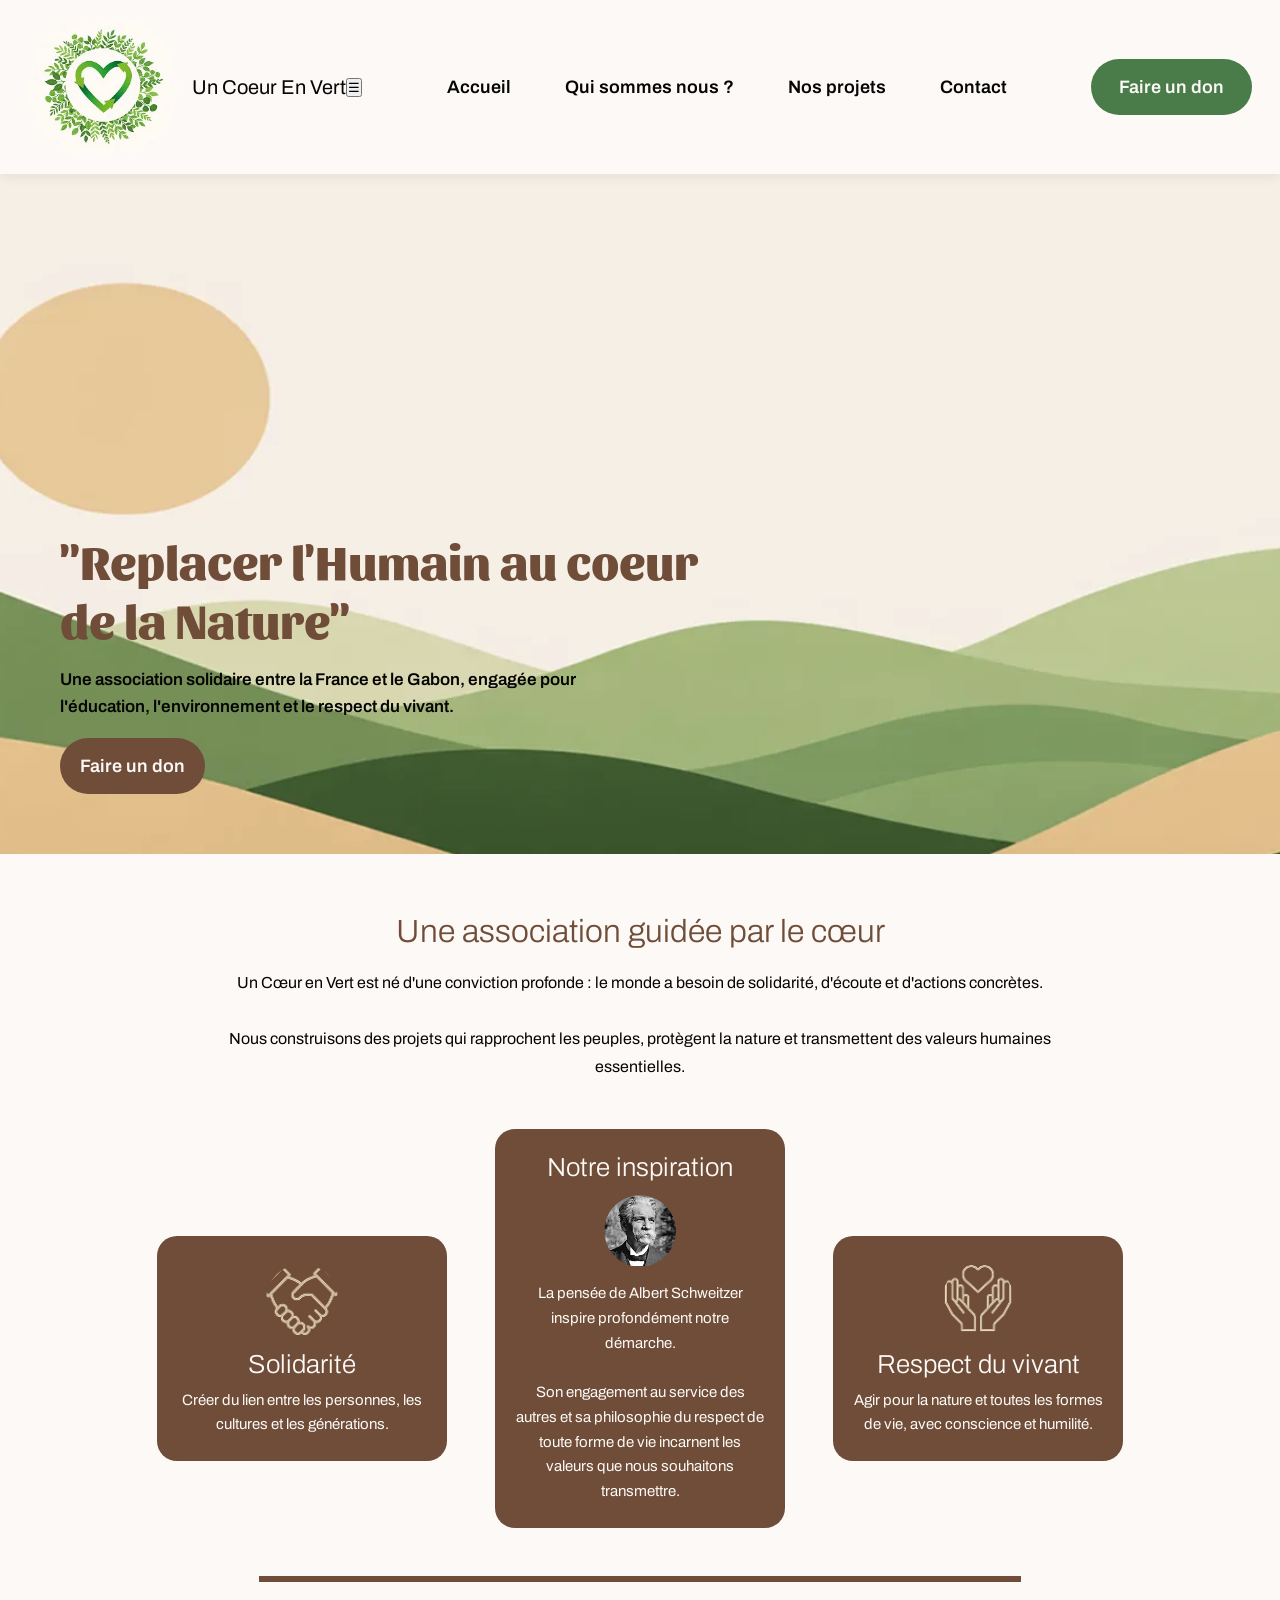
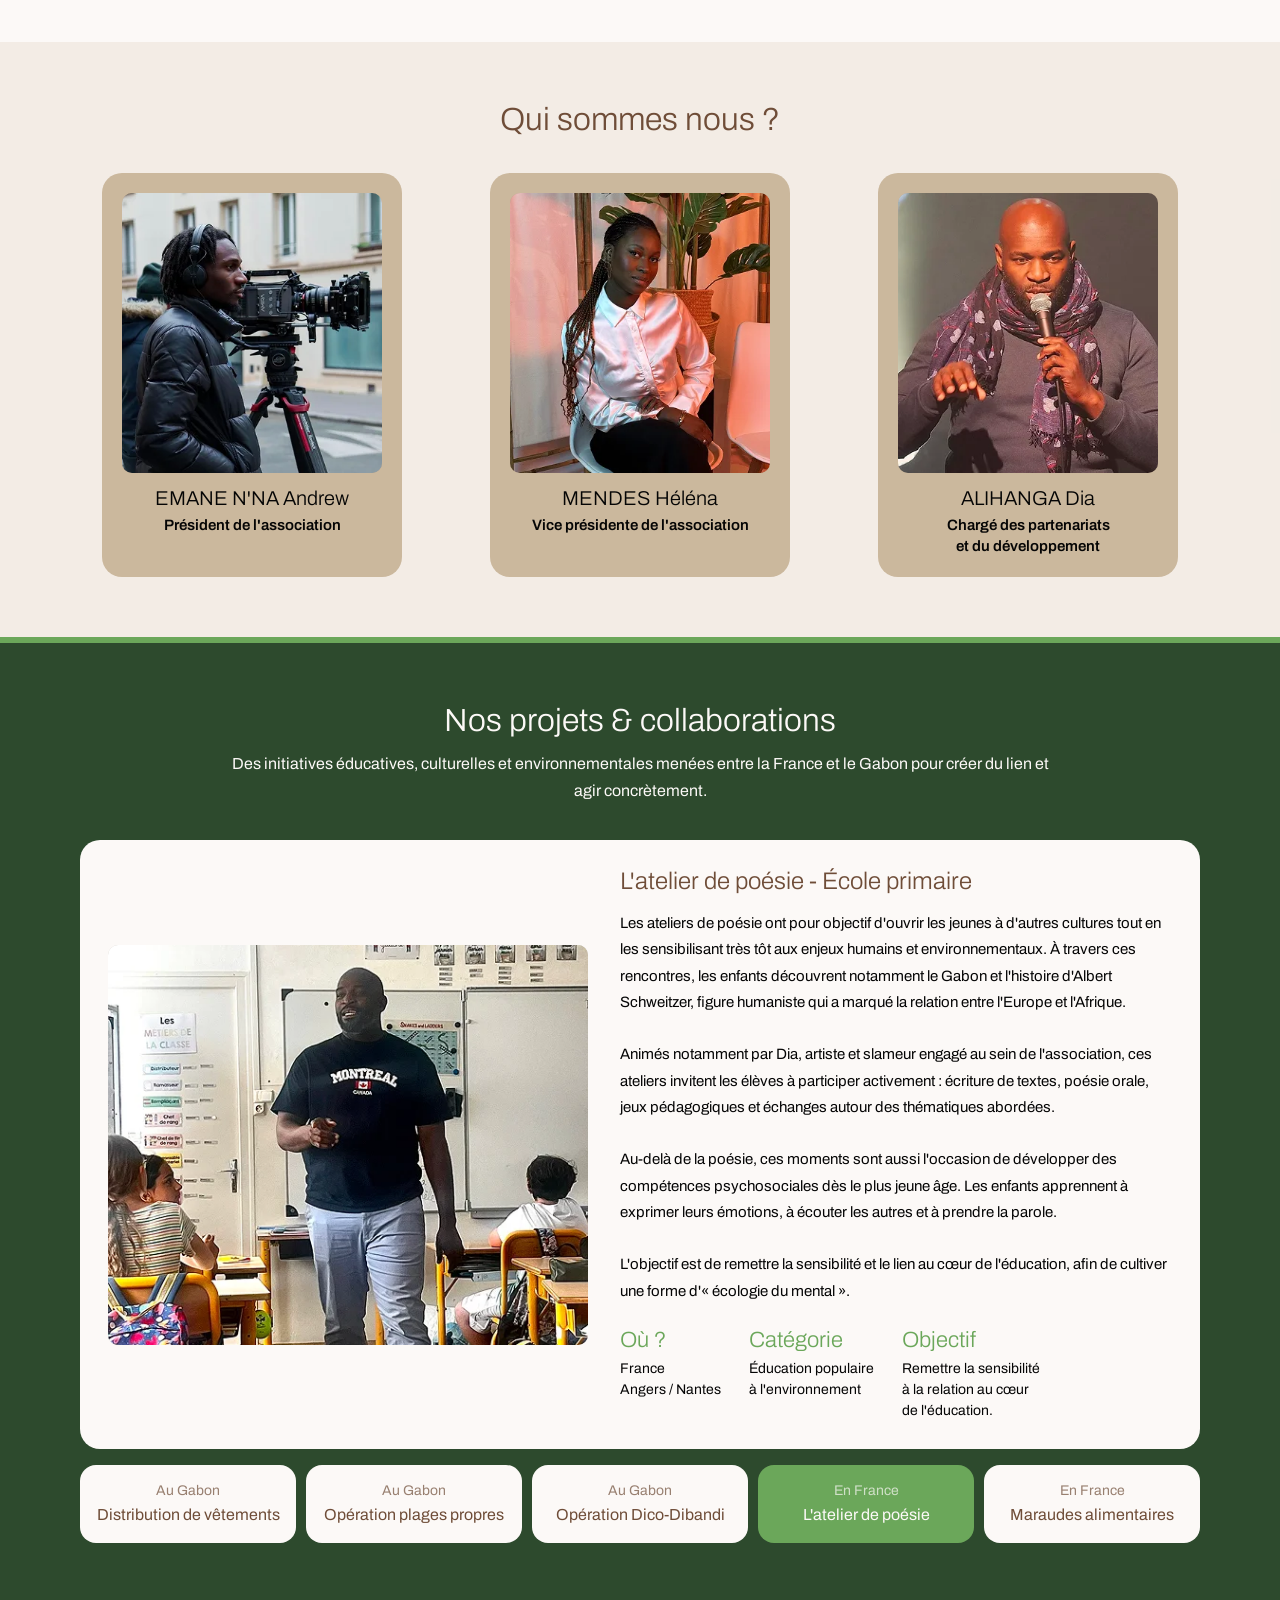
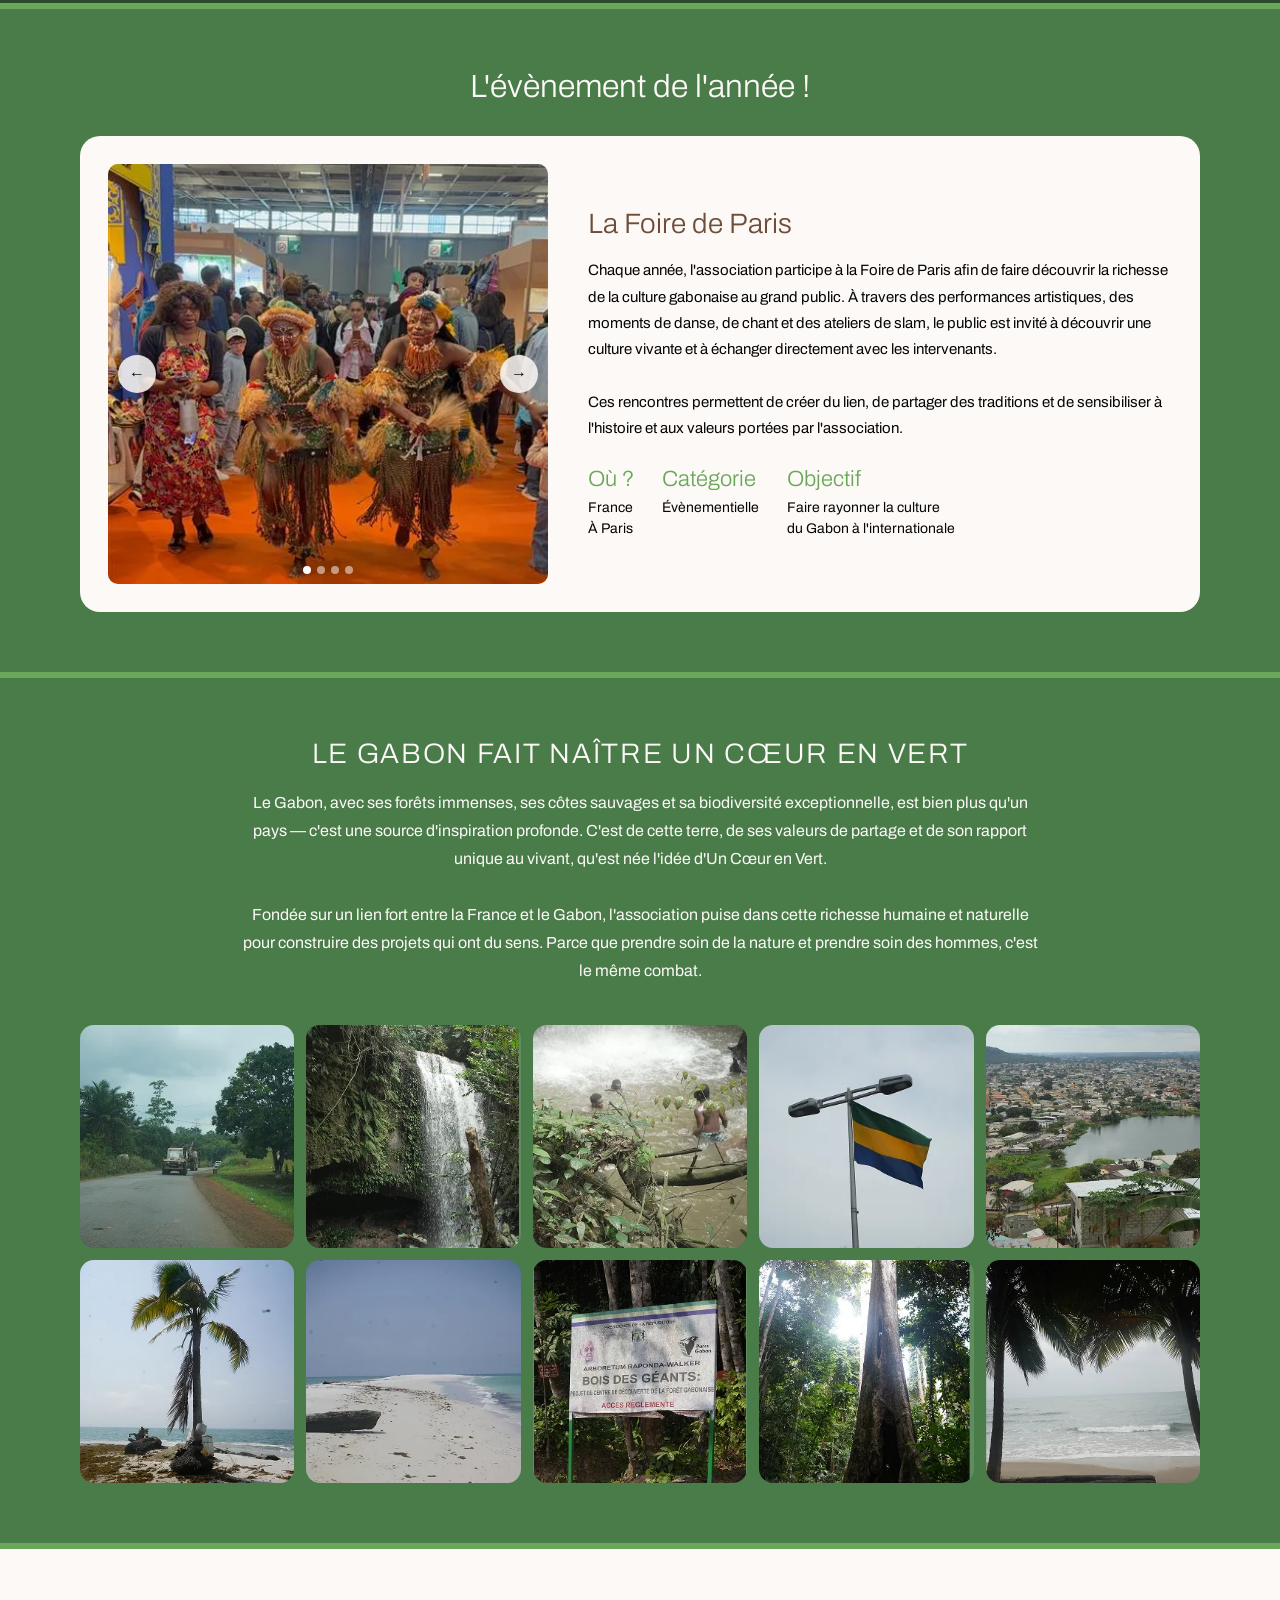
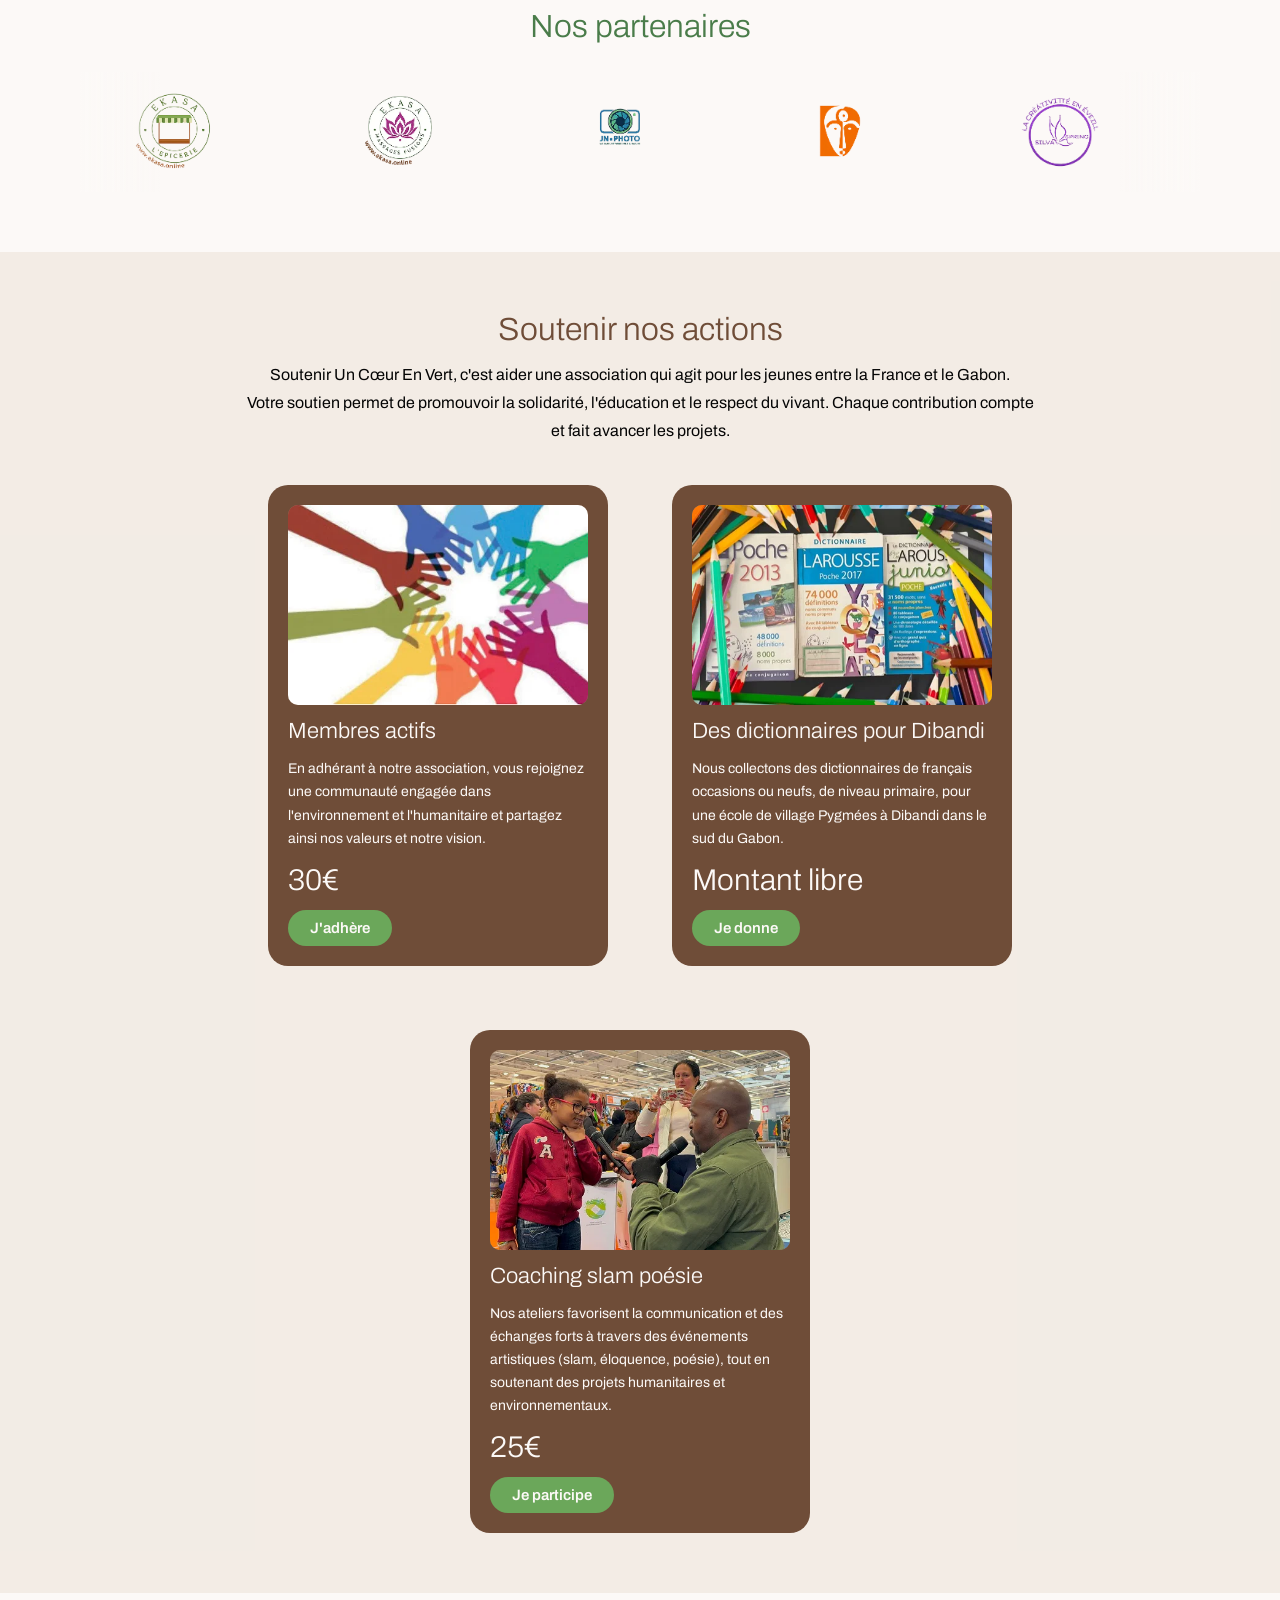
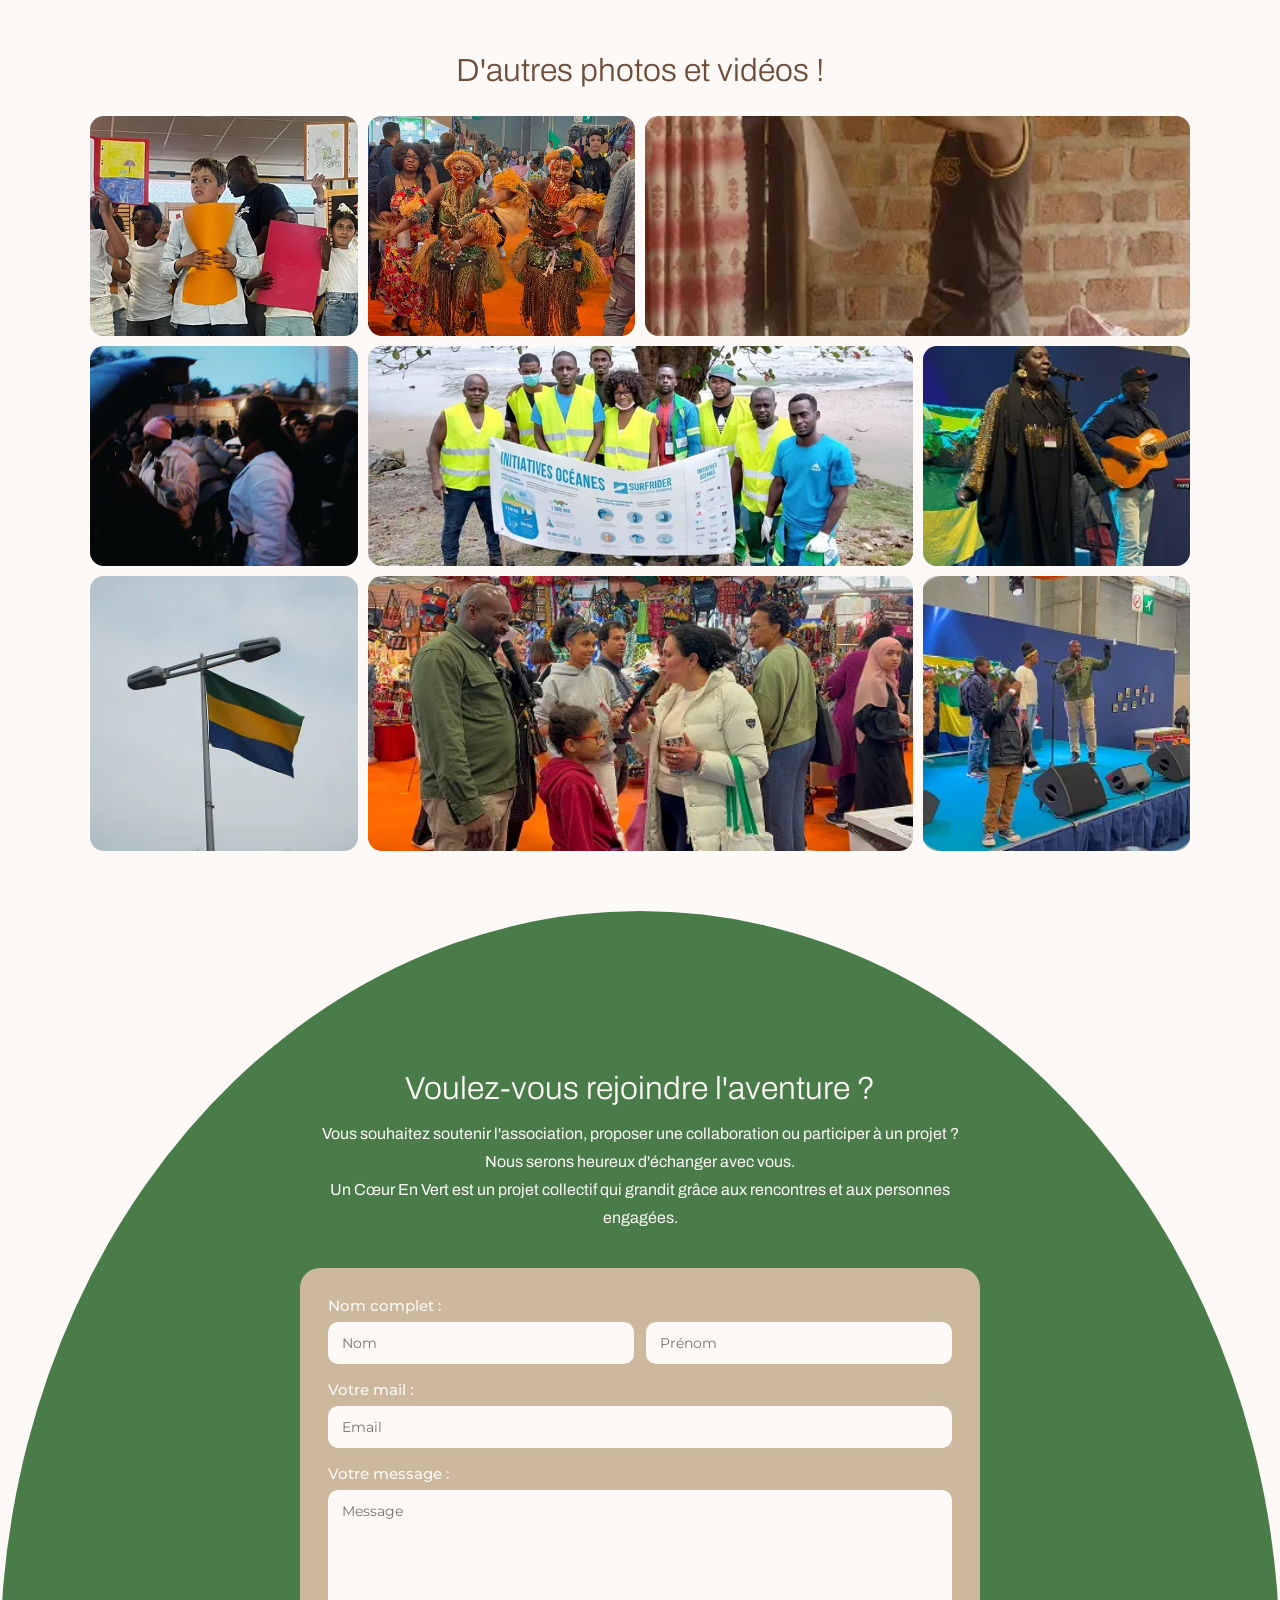
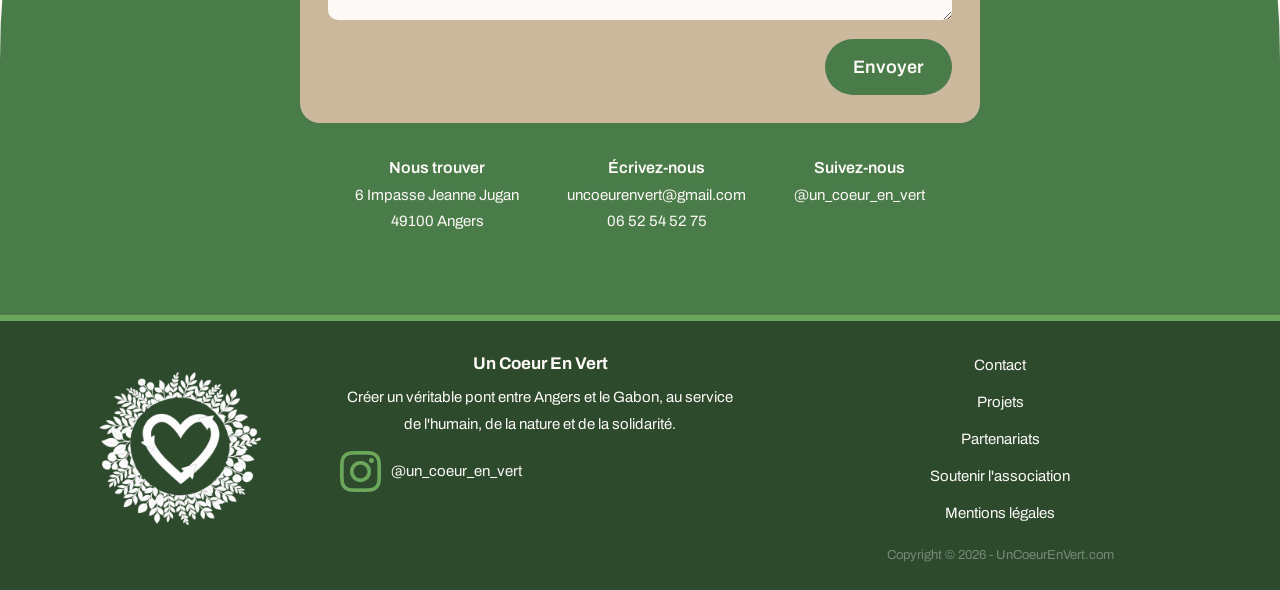
==== index.html @ 397b9f88 "Add files via upload" ====
<!DOCTYPE html>
<html lang="fr">
<head>
<meta charset="UTF-8"/>
<meta name="viewport" content="width=device-width, initial-scale=1.0"/>
<title>Un Cœur en Vert</title>
<link rel="preconnect" href="https://fonts.googleapis.com"/>
<link rel="preconnect" href="https://fonts.gstatic.com" crossorigin/>
<link href="https://fonts.googleapis.com/css2?family=Archivo:ital,wght@0,300;0,400;0,600;1,400&family=Sansita:wght@800&family=Montserrat:wght@400;500;600&display=swap" rel="stylesheet"/>
<link rel="stylesheet" href="style.css"/>
</head>
<body>

<!-- ════════════════════════════════════
     NAV
════════════════════════════════════ -->
<nav>
  <!-- ╔══════════════════════════════════════════╗
       ║  LOGO NAV — pour changer :              ║
       ║  Remplace le <svg> par :                ║
       ║  <img loading="lazy" src="logo.png" alt="Un Cœur en Vert"> ║
       ╚══════════════════════════════════════════╝ -->
  <div class="nav-brand">
    <div class="nav-logo">
      <img src="photo_web/logo-1.webp" alt="Un Cœur en Vert" style="width:150px;height:150px;object-fit:contain;">
    </div>
    <span class="nav-brand-name">Un Coeur En Vert</span>
  </div>
  <button class="nav-hamburger" onclick="document.querySelector('nav ul').classList.toggle('open')" aria-label="Menu">☰</button>
  <ul>
    <li><a href="#accueil">Accueil</a></li>
    <li><a href="#qui">Qui sommes nous ?</a></li>
    <li><a href="#projets">Nos projets</a></li>
    <li><a href="#contact">Contact</a></li>
  </ul>
  <div class="nav-cta"><a href="https://www.helloasso.com/associations/un-coeur-en-vert" class="btn btn-green">Faire un don</a></div>
</nav>

<!-- ════════════════════════════════════
     HERO
════════════════════════════════════ -->
<section id="accueil">
  <div class="hero-content">
    <p class="hero-quote fu">"Replacer l'Humain au coeur de la Nature"</p>
    <p class="hero-sub fu d1">Une association solidaire entre la France et le Gabon, engagée pour l'éducation, l'environnement et le respect du vivant.</p>
    <a href="https://www.helloasso.com/associations/un-coeur-en-vert" class="btn btn-brown fu d2" style="width:fit-content; padding:18px 20px; font-size:18px;">Faire un don</a>
  </div>

</section>

<!-- ════════════════════════════════════
     INTRO VALEURS
════════════════════════════════════ -->
<section class="section-wrap" id="intro">
  <h2 class="section-title center" style="margin-bottom:20px;">Une association guidée par le cœur</h2>
  <p class="intro-tagline">
    Un Cœur en Vert est né d'une conviction profonde : le monde a besoin de solidarité, d'écoute et d'actions concrètes.<br/><br/>
    Nous construisons des projets qui rapprochent les peuples, protègent la nature et transmettent des valeurs humaines essentielles.
  </p>
  <div class="values-row">
    <!-- Solidarité -->
    <div class="val-card">
      <div class="v-icon">
        <!-- icône placeholder – remplacer par votre SVG/icône -->
        <img loading="lazy" src="photo_web/logomain.png" alt="deux main qui tiens un coeur" style="width:72px;height:72px;object-fit:cover;border-radius:50%;margin:4px auto;display:block;">
      </div>
      <h3>Solidarité</h3>
      <p>Créer du lien entre les personnes, les cultures et les générations.</p>
    </div>
    <!-- Notre inspiration -->
    <div class="val-card">
      <h3>Notre inspiration</h3>
      <img loading="lazy" src="photo_web/Ellipse 1.webp" alt="Albert Schweitzer" style="width:72px;height:72px;object-fit:cover;border-radius:50%;margin:4px auto;display:block;">
      <p>La pensée de Albert Schweitzer inspire profondément notre démarche.<br/><br/>Son engagement au service des autres et sa philosophie du respect de toute forme de vie incarnent les valeurs que nous souhaitons transmettre.</p>
    </div>
    <!-- Respect du vivant -->
    <div class="val-card">
      <div class="v-icon">
        <img loading="lazy" src="photo_web/Logo.webp" alt="Albert Schweitzer" style="width:72px;height:72px;object-fit:cover;border-radius:50%;margin:4px auto;display:block;">
      </div>
      <h3>Respect du vivant</h3>
      <p>Agir pour la nature et toutes les formes de vie, avec conscience et humilité.</p>
    </div>
  </div>
  <hr class="sep-brown"/>
</section>

<!-- ════════════════════════════════════
     QUI SOMMES-NOUS
════════════════════════════════════ -->
<section class="section-wrap" id="qui" style="background:var(--sandbg);">
  <h2 class="section-title center" style="margin-bottom:36px;">Qui sommes nous ?</h2>
  <div class="team-grid">

    <div class="team-card">
      <div class="team-photo">
        <img loading="lazy" src="photo_web/Photo-8.webp" alt="EMANE N'NA Andrew">
      </div>
      <h3>EMANE N'NA Andrew</h3>
      <p>Président de l'association</p>
    </div>

    <div class="team-card">
      <div class="team-photo">
        <img loading="lazy" src="photo_web/Photo-7.webp" alt="MENDES Héléna">
      </div>
      <h3>MENDES Héléna</h3>
      <p>Vice présidente de l'association</p>
    </div>

    <div class="team-card">
      <div class="team-photo">
        <img loading="lazy" src="photo_web/Photo-6.webp" alt="ALIHANGA Dia">
      </div>
      <h3>ALIHANGA Dia</h3>
      <p>Chargé des partenariats<br/>et du développement</p>
    </div>

  </div>
</section>

<hr class="sep-green"/>

<!-- ════════════════════════════════════
     PROJETS
════════════════════════════════════ -->
<section class="section-wrap" id="projets" style="background:var(--dkgreen);">
  <h2 class="section-title center white" style="margin-bottom:12px;">Nos projets &amp; collaborations</h2>
  <p class="proj-subtitle">Des initiatives éducatives, culturelles et environnementales menées entre la France et le Gabon pour créer du lien et agir concrètement.</p>

<!-- Projet 0 : Atelier de poésie (affiché par défaut) -->
<div class="project-card active" id="proj-0">
  <div class="proj-img-wrap">
    <img loading="lazy" src="photo_web/Photo-10.webp" alt="Atelier de poésie">
  </div>
  <div class="proj-body">
    <h3>L'atelier de poésie - École primaire</h3>
    <p class="proj-desc">Les ateliers de poésie ont pour objectif d'ouvrir les jeunes à d'autres cultures tout en les sensibilisant très tôt aux enjeux humains et environnementaux. À travers ces rencontres, les enfants découvrent notamment le Gabon et l'histoire d'Albert Schweitzer, figure humaniste qui a marqué la relation entre l'Europe et l'Afrique.<br/><br/>Animés notamment par Dia, artiste et slameur engagé au sein de l'association, ces ateliers invitent les élèves à participer activement : écriture de textes, poésie orale, jeux pédagogiques et échanges autour des thématiques abordées.<br/><br/>Au-delà de la poésie, ces moments sont aussi l'occasion de développer des compétences psychosociales dès le plus jeune âge. Les enfants apprennent à exprimer leurs émotions, à écouter les autres et à prendre la parole.<br/><br/>L'objectif est de remettre la sensibilité et le lien au cœur de l'éducation, afin de cultiver une forme d'« écologie du mental ».</p>
    <div class="proj-meta-row">
      <div class="pm"><span class="label">Où ?</span><span class="val">France<br/>Angers / Nantes</span></div>
      <div class="pm"><span class="label">Catégorie</span><span class="val">Éducation populaire<br/>à l'environnement</span></div>
      <div class="pm"><span class="label">Objectif</span><span class="val">Remettre la sensibilité<br/>à la relation au cœur<br/>de l'éducation.</span></div>
    </div>
  </div>
</div>

<!-- Projet 1 : Distribution vêtements -->
<div class="project-card" id="proj-1">
  <div class="proj-img-wrap">
    <img loading="lazy" src="photo_web/Galerie photo-3.webp" alt="Distribution de vêtements">
  </div>
  <div class="proj-body">
    <h3>Distribution de vêtements</h3>
    <p class="proj-desc">Un Cœur en Vert organise des collectes et des distributions de vêtements afin d'apporter une aide concrète aux personnes en situation de précarité. Ces actions reposent sur une idée simple : donner une seconde vie à des vêtements tout en répondant à des besoins essentiels.<br/><br/>Consciente des enjeux environnementaux liés à l'industrie textile, l'association fait le choix d'un équilibre entre écologie et solidarité. Offrir des vêtements, même usagés, permet d'améliorer le quotidien de nombreuses personnes et de préserver leur dignité.<br/><br/>Dans l'esprit d'Un Cœur en Vert, l'écologie ne se limite pas à la protection de la nature : elle implique aussi de prendre soin des êtres humains et d'agir, avec les moyens disponibles, pour soutenir les populations qui en ont besoin.</p>
    <div class="proj-meta-row">
      <div class="pm"><span class="label">Où ?</span><span class="val">France – Gabon</span></div>
      <div class="pm"><span class="label">Catégorie</span><span class="val">Solidarité internationale</span></div>
      <div class="pm"><span class="label">Objectif</span><span class="val">Apporter une aide matérielle<br/>tout en conciliant humanitaire<br/>et conscience environnementale.</span></div>
    </div>
  </div>
</div>

<!-- Projet 2 : Plages propres -->
<div class="project-card" id="proj-2">
  <div class="proj-img-wrap">
    <img loading="lazy" src="photo_web/Galerie photo-9.webp" alt="Opération plages propres">
  </div>
  <div class="proj-body">
    <h3>Opération plages propres</h3>
    <p class="proj-desc">Nettoyage des plages à Cap Esterias au Gabon pour protéger l'environnement marin et sensibiliser les communautés locales aux enjeux écologiques côtiers.</p>
    <div class="proj-meta-row">
      <div class="pm"><span class="label">Où ?</span><span class="val">Gabon<br/>Cap Esterias</span></div>
      <div class="pm"><span class="label">Catégorie</span><span class="val">Environnementale</span></div>
      <div class="pm"><span class="label">Objectif</span><span class="val">Protéger<br/>l'environnement marin</span></div>
    </div>
  </div>
</div>

<!-- Projet 3 : Dico-Dibandi -->
<div class="project-card" id="proj-3">
  <div class="proj-img-wrap">
    <img loading="lazy" src="photo_web/Photo-2.webp" alt="Opération Dico-Dibandi">
  </div>
  <div class="proj-body">
    <h3>Opération Dico-Dibandi</h3>
    <p class="proj-desc">L'opération Dico-Dibandi vise à soutenir l'éducation en fournissant des dictionnaires et des livres à des écoles situées dans des territoires où l'accès aux ressources pédagogiques reste limité. Cette action s'adresse notamment à des villages de l'intérieur du pays, comme Dibandi, où vivent certaines communautés pygmées.<br/><br/>À travers l'envoi de dictionnaires et d'ouvrages scolaires, l'association souhaite encourager la lecture et l'ouverture au monde. Le livre devient alors un véritable outil de transmission et d'émancipation.<br/><br/>Au-delà du soutien matériel, cette initiative crée un lien de solidarité entre celles et ceux qui donnent et celles et ceux qui reçoivent. Dans l'esprit d'Un Cœur en Vert, cette démarche place la relation humaine, l'éducation et le partage du savoir au cœur de l'action.</p>
    <div class="proj-meta-row">
      <div class="pm"><span class="label">Où ?</span><span class="val">Gabon – Dibandi</span></div>
      <div class="pm"><span class="label">Catégorie</span><span class="val">Solidarité internationale<br/>/ Éducation</span></div>
      <div class="pm"><span class="label">Objectif</span><span class="val">Favoriser l'accès aux ressources<br/>éducatives et encourager<br/>la transmission du savoir.</span></div>
    </div>
  </div>
</div>

<!-- Projet 4 : Maraudes -->
<div class="project-card" id="proj-4">
  <div class="proj-img-wrap">
    <img loading="lazy" src="photo_web/Galerie photo-2.webp" alt="Maraudes alimentaires">
  </div>
  <div class="proj-body">
    <h3>Maraudes alimentaires</h3>
    <p class="proj-desc">Les maraudes alimentaires s'inscrivent dans la volonté de l'association de préserver et recréer du lien social. Dans une société où tout va plus vite et où l'on nous demande souvent d'être performants, distants ou froids, ces actions permettent au contraire de remettre la relation humaine au centre.<br/><br/>À travers des distributions alimentaires et des moments d'échange, les bénévoles vont à la rencontre des personnes dans le besoin. L'objectif n'est pas seulement d'apporter une aide matérielle, mais aussi de créer un moment de dialogue, d'écoute et de présence, afin de retisser du lien entre les personnes.<br/><br/>Pour Un Cœur en Vert, apporter à manger est important, mais ce n'est qu'une partie de l'action. Derrière chaque maraude, il y a une philosophie : celle de prendre le temps de rencontrer l'autre, de reconnaître sa dignité et de rappeler que la solidarité ne se limite pas à donner, mais aussi à être présent.</p>
    <blockquote style="font-size:15px;font-weight:600;color:var(--brown);border-left:3px solid var(--ltgreen);padding-left:14px;margin:4px 0;">« Apporter à manger est essentiel, mais pour nous la solidarité passe aussi par la rencontre, l'écoute et le lien humain »</blockquote>
    <div class="proj-meta-row">
      <div class="pm"><span class="label">Où ?</span><span class="val">France<br/>À Angers</span></div>
      <div class="pm"><span class="label">Catégorie</span><span class="val">Solidarité sociale</span></div>
      <div class="pm"><span class="label">Objectif</span><span class="val">Recréer du lien social et favoriser<br/>la rencontre avec les personnes<br/>en situation de précarité.</span></div>
    </div>
  </div>
</div>

  <!-- PILLS EN BAS — fidèles au Figma -->
  <div class="proj-pills">
    <button class="pill" onclick="switchProj(1,this)">
      <strong>Au Gabon</strong>Distribution de vêtements
    </button>
    <button class="pill" onclick="switchProj(2,this)">
      <strong>Au Gabon</strong>Opération plages propres
    </button>
    <button class="pill" onclick="switchProj(3,this)">
      <strong>Au Gabon</strong>Opération Dico-Dibandi
    </button>
    <button class="pill active" onclick="switchProj(0,this)">
      <strong>En France</strong>L'atelier de poésie
    </button>
    <button class="pill" onclick="switchProj(4,this)">
      <strong>En France</strong>Maraudes alimentaires
    </button>
  </div>
</section>

<hr class="sep-green"/>

<!-- ════════════════════════════════════
     EVENEMENT
════════════════════════════════════ -->
<section class="section-wrap" id="evenement" style="background:var(--mdgreen);">
  <h2 class="section-title center white" style="margin-bottom:32px;">L'évènement de l'année !</h2>
  <div class="event-card">

    <!-- CAROUSEL — ajouter les photos dans les .slide -->
    <div class="event-carousel" id="eventCarousel">
      <div class="slides">
        <div class="slide active">
          <img loading="lazy" src="photo_web/IMG_7168 1.webp" alt="Foire de Paris">
        </div>
        <div class="slide">
          <img loading="lazy" src="photo_web/Galerie photo.webp" alt="Foire de Paris">
        </div>
        <div class="slide">
          <img loading="lazy" src="photo_web/Galerie photo-1.webp" alt="Foire de Paris">
        </div>
        <div class="slide">
          <img loading="lazy" src="photo_web/Photo.webp" alt="Foire de Paris">
        </div>
      </div>
      <button class="carousel-btn prev" onclick="carouselMove(-1)" aria-label="Image précédente">&#8592;</button>
      <button class="carousel-btn next" onclick="carouselMove(1)" aria-label="Image suivante">&#8594;</button>
      <div class="carousel-dots">
        <button class="carousel-dot active" onclick="carouselGo(0)" aria-label="Slide 1"></button>
        <button class="carousel-dot" onclick="carouselGo(1)" aria-label="Slide 2"></button>
        <button class="carousel-dot" onclick="carouselGo(2)" aria-label="Slide 3"></button>
        <button class="carousel-dot" onclick="carouselGo(3)"></button>
      </div>
    </div>

    <div class="event-body">
      <h3>La Foire de Paris</h3>
      <p>Chaque année, l'association participe à la Foire de Paris afin de faire découvrir la richesse de la culture gabonaise au grand public. À travers des performances artistiques, des moments de danse, de chant et des ateliers de slam, le public est invité à découvrir une culture vivante et à échanger directement avec les intervenants.<br/><br/>Ces rencontres permettent de créer du lien, de partager des traditions et de sensibiliser à l'histoire et aux valeurs portées par l'association.</p>
      <div class="proj-meta-row">
        <div class="pm"><span class="label">Où ?</span><span class="val">France<br/>À Paris</span></div>
        <div class="pm"><span class="label">Catégorie</span><span class="val">Évènementielle</span></div>
        <div class="pm"><span class="label">Objectif</span><span class="val">Faire rayonner la culture<br/>du Gabon à l'internationale</span></div>
      </div>
    </div>
  </div>
</section>

<hr class="sep-green"/>

<!-- ════════════════════════════════════
     GABON — nouvelle section
════════════════════════════════════ -->
<section id="gabon">
  <h2 class="gabon-title">Le Gabon fait naître Un Cœur En Vert</h2>
  <p class="gabon-sub">
    <!-- Ajouter votre texte de présentation ici -->
Le Gabon, avec ses forêts immenses, ses côtes sauvages et sa biodiversité exceptionnelle, est bien plus qu'un pays — c'est une source d'inspiration profonde. C'est de cette terre, de ses valeurs de partage et de son rapport unique au vivant, qu'est née l'idée d'Un Cœur en Vert.
<br><br>Fondée sur un lien fort entre la France et le Gabon, l'association puise dans cette richesse humaine et naturelle pour construire des projets qui ont du sens. Parce que prendre soin de la nature et prendre soin des hommes, c'est le même combat.
  </p>

  <!-- Rangée 1 — 5 photos. Remplacer les placeholders par <img loading="lazy" src="...webp" alt=""> -->
  <div class="gabon-grid">
    <div class="gabon-photo"><img loading="lazy" src="photo_web/Rectangle 5.webp" alt="Gabon"></div>
    <div class="gabon-photo"><img loading="lazy" src="photo_web/Rectangle 6.webp" alt="Gabon"></div>
    <div class="gabon-photo"><img loading="lazy" src="photo_web/Rectangle 7.webp" alt="Gabon"></div>
    <div class="gabon-photo"><img loading="lazy" src="photo_web/Rectangle 8.webp" alt="Gabon"></div>
    <div class="gabon-photo"><img loading="lazy" src="photo_web/Rectangle 9.webp" alt="Gabon"></div>
  </div>

  <!-- Rangée 2 — 5 photos -->
  <div class="gabon-grid">
    <div class="gabon-photo"><img loading="lazy" src="photo_web/Rectangle 5-1.webp" alt="Gabon"></div>
    <div class="gabon-photo"><img loading="lazy" src="photo_web/Rectangle 6-1.webp" alt="Gabon"></div>
    <div class="gabon-photo"><img loading="lazy" src="photo_web/Rectangle 7-1.webp" alt="Gabon"></div>
    <div class="gabon-photo"><img loading="lazy" src="photo_web/Rectangle 8-1.webp" alt="Gabon"></div>
    <div class="gabon-photo"><img loading="lazy" src="photo_web/Rectangle 9-1.webp" alt="Gabon"></div>
  </div>
</section>

<hr class="sep-green"/>

<!-- ════════════════════════════════════
     PARTENAIRES
════════════════════════════════════ -->
<section class="section-wrap" id="partenaires" style="background:var(--cream);">
  <h2 class="section-title center green" style="margin-bottom:28px;">Nos partenaires</h2>
  <!-- Pour remplacer les logos : mettre <img loading="lazy" src="logo.png" alt="Nom"> dans chaque .partner-item -->
  <!-- IMPORTANT : dupliquer la même liste en série 2 pour le défilement infini -->
  <div class="partners-track-wrap">
    <div class="partners-track">
      <!-- Série 1 -->
      <div class="partner-item"><img loading="lazy" src="photo_web/logo 1.webp" alt="Partenaire 1" style="max-width:100%;max-height:100%;object-fit:contain;"></div>
      <div class="partner-item"><img loading="lazy" src="photo_web/logo 2.webp" alt="Partenaire 2" style="max-width:100%;max-height:100%;object-fit:contain;"></div>
      <div class="partner-item"><img loading="lazy" src="photo_web/logo 3.webp" alt="Partenaire 3" style="max-width:100%;max-height:100%;object-fit:contain;"></div>
      <div class="partner-item"><img loading="lazy" src="photo_web/logo 4.webp" alt="Partenaire 4" style="max-width:100%;max-height:100%;object-fit:contain;"></div>
      <div class="partner-item"><img loading="lazy" src="photo_web/logo 5.webp" alt="Partenaire 5" style="max-width:100%;max-height:100%;object-fit:contain;"></div>
      <div class="partner-item"><img loading="lazy" src="photo_web/logo 6.webp" alt="Partenaire 6" style="max-width:100%;max-height:100%;object-fit:contain;"></div>
      <div class="partner-item"><img loading="lazy" src="photo_web/logo 7.webp" alt="Partenaire 7" style="max-width:100%;max-height:100%;object-fit:contain;"></div>
      <div class="partner-item"><img loading="lazy" src="photo_web/logo 8.webp" alt="Partenaire 8" style="max-width:100%;max-height:100%;object-fit:contain;"></div>
      <div class="partner-item"><img loading="lazy" src="photo_web/logo 9.webp" alt="Partenaire 9" style="max-width:100%;max-height:100%;object-fit:contain;"></div>
      <div class="partner-item"><img loading="lazy" src="photo_web/logo 10.webp" alt="Partenaire 10" style="max-width:100%;max-height:100%;object-fit:contain;"></div>
      <!-- Série 2 — copie pour loop continu -->
      <div class="partner-item"><img loading="lazy" src="photo_web/logo 1.webp" alt="Partenaire 1" style="max-width:100%;max-height:100%;object-fit:contain;"></div>
      <div class="partner-item"><img loading="lazy" src="photo_web/logo 2.webp" alt="Partenaire 2" style="max-width:100%;max-height:100%;object-fit:contain;"></div>
      <div class="partner-item"><img loading="lazy" src="photo_web/logo 3.webp" alt="Partenaire 3" style="max-width:100%;max-height:100%;object-fit:contain;"></div>
      <div class="partner-item"><img loading="lazy" src="photo_web/logo 4.webp" alt="Partenaire 4" style="max-width:100%;max-height:100%;object-fit:contain;"></div>
      <div class="partner-item"><img loading="lazy" src="photo_web/logo 5.webp" alt="Partenaire 5" style="max-width:100%;max-height:100%;object-fit:contain;"></div>
      <div class="partner-item"><img loading="lazy" src="photo_web/logo 6.webp" alt="Partenaire 6" style="max-width:100%;max-height:100%;object-fit:contain;"></div>
      <div class="partner-item"><img loading="lazy" src="photo_web/logo 7.webp" alt="Partenaire 7" style="max-width:100%;max-height:100%;object-fit:contain;"></div>
      <div class="partner-item"><img loading="lazy" src="photo_web/logo 8.webp" alt="Partenaire 8" style="max-width:100%;max-height:100%;object-fit:contain;"></div>
      <div class="partner-item"><img loading="lazy" src="photo_web/logo 9.webp" alt="Partenaire 9" style="max-width:100%;max-height:100%;object-fit:contain;"></div>
      <div class="partner-item"><img loading="lazy" src="photo_web/logo 10.webp" alt="Partenaire 10" style="max-width:100%;max-height:100%;object-fit:contain;"></div>
    </div>
    </div>
  </div>
</section>

<!-- ════════════════════════════════════
     SOUTENIR
════════════════════════════════════ -->
<section class="section-wrap" id="soutenir" style="background:var(--sandbg); text-align:center;">
  <h2 class="section-title center" style="margin-bottom:14px;">Soutenir nos actions</h2>
  <p class="soutenir-sub">
    Soutenir Un Cœur En Vert, c'est aider une association qui agit pour les jeunes entre la France et le Gabon.<br/>
    Votre soutien permet de promouvoir la solidarité, l'éducation et le respect du vivant. Chaque contribution compte et fait avancer les projets.
  </p>
  <div class="don-grid">

    <div class="don-card">
      <div class="don-img-wrap">
        <img loading="lazy" src="photo_web/Photo-1.webp" alt="Membres actifs">
      </div>
      <h3>Membres actifs</h3>
      <p>En adhérant à notre association, vous rejoignez une communauté engagée dans l'environnement et l'humanitaire et partagez ainsi nos valeurs et notre vision.</p>
      <span class="price">30€</span>
      <a href="https://www.helloasso.com/associations/un-coeur-en-vert/adhesions/membresactifs" class="btn btn-ltgreen">J'adhère</a>
    </div>

    <div class="don-card">
      <div class="don-img-wrap">
        <img loading="lazy" src="photo_web/Photo-2.webp" alt="Opération Dico-Dibandi">
      </div>
      <h3>Des dictionnaires pour Dibandi</h3>
      <p>Nous collectons des dictionnaires de français occasions ou neufs, de niveau primaire, pour une école de village Pygmées à Dibandi dans le sud du Gabon.</p>
      <span class="price">Montant libre</span>
      <a href="https://www.helloasso.com/associations/un-coeur-en-vert/formulaires/1" class="btn btn-ltgreen">Je donne</a>
    </div>

    <div class="don-card">
      <div class="don-img-wrap">
        <img loading="lazy" src="photo_web/Photo.webp" alt="Coaching slam poésie">
      </div>
      <h3>Coaching slam poésie</h3>
      <p>Nos ateliers favorisent la communication et des échanges forts à travers des événements artistiques (slam, éloquence, poésie), tout en soutenant des projets humanitaires et environnementaux.</p>
      <span class="price">25€</span>
      <a href="https://www.helloasso.com/associations/un-coeur-en-vert/boutiques/ateliers-slam-poesie-et-oralite" class="btn btn-ltgreen">Je participe</a>
    </div>

  </div>
</section>

<!-- ════════════════════════════════════
     GALERIE
════════════════════════════════════ -->
<section class="section-wrap" id="galerie" style="background:var(--cream);">
  <h2 class="section-title center" style="margin-bottom:28px;">D'autres photos et vidéos !</h2>
  <!--
    Disposition bento fidèle au Figma :
    Rangée 1 : [petit] [petit] [large 2col]
    Rangée 2 : [large tall 1col] [large wide 2col] [petit] [petit]
    Pour remplacer : mettre <img loading="lazy" src="..." alt="..."> à l'intérieur de chaque .g
  -->
  <div class="gallery-grid">
    <div class="g" style="grid-column:1;grid-row:1;">
      <img loading="lazy" src="photo_web/Galerie photo-7.webp" alt="">

    </div>
    <div class="g" style="grid-column:2;grid-row:1;">
      <img loading="lazy" src="photo_web/Galerie photo-8.webp" alt="">

    </div>
    <div class="g" style="grid-column:3/span 2;grid-row:1;">
      <img loading="lazy" src="photo_web/Galerie photo-3.webp" alt="">

    </div>
    <div class="g" style="grid-column:1;grid-row:2/span 1;">
      <img loading="lazy" src="photo_web/Galerie photo-2.webp" alt="">

    </div>
    <div class="g" style="grid-column:2/span 2;grid-row:2;">
      <img loading="lazy" src="photo_web/Galerie photo-9.webp" alt="">

    </div>
    <div class="g" style="grid-column:4;grid-row:2;">
      <img loading="lazy" src="photo_web/Galerie photo-4.webp" alt="">

        </div>
    <div class="g" style="grid-column:1;grid-row:3/span 1;">
      <img loading="lazy" src="photo_web/Rectangle 8.webp" alt="">

    </div>
    <div class="g" style="grid-column:2/span 2;grid-row:3;">
      <img loading="lazy" src="photo_web/Galerie photo-1.webp" alt="">

    </div>
    <div class="g" style="grid-column:4;grid-row:3;">
      <img loading="lazy" src="photo_web/Galerie photo-5.webp" alt="">
    </div>
  </div>
</section>

<!-- ════════════════════════════════════
     CONTACT
════════════════════════════════════ -->
<section id="contact" style="background:var(--cream);padding:0;">
  <div class="contact-dome">
    <h2 class="section-title white" style="margin-bottom:14px;">Voulez-vous rejoindre l'aventure ?</h2>
    <p class="contact-intro">
      Vous souhaitez soutenir l'association, proposer une collaboration ou participer à un projet ?<br/>
      Nous serons heureux d'échanger avec vous.<br/>
      Un Cœur En Vert est un projet collectif qui grandit grâce aux rencontres et aux personnes engagées.
    </p>

      <form action="https://formsubmit.co/uncoeurenvert@gmail.com" method="POST">

      <input type="hidden" name="_captcha" value="false">
      <input type="hidden" name="_subject" value="Nouveau message depuis le site">

      <div class="contact-form-wrap">

      <label class="cf-label">Nom complet :</label>

      <div class="cf-row">
      <div>
      <input class="cf-input" type="text" name="nom" placeholder="Nom" required>
      </div>

      <div>
      <input class="cf-input" type="text" name="prenom" placeholder="Prénom" required>
      </div>
      </div>

      <div class="cf-field">
      <label class="cf-label">Votre mail :</label>
      <input class="cf-input" type="email" name="email" placeholder="Email" required>
      </div>

      <div class="cf-field">
      <label class="cf-label">Votre message :</label>
      <textarea class="cf-input cf-textarea" name="message" placeholder="Message" required></textarea>
      </div>

      <div class="cf-submit">
      <button class="btn btn-green" type="submit">Envoyer</button>
      </div>

      </div>
      </form>

    <div class="contact-infos">
      <div class="ci">
        <strong>Nous trouver</strong>
        <span>6 Impasse Jeanne Jugan<br/>49100 Angers</span>
      </div>
      <div class="ci">
        <strong>Écrivez-nous</strong>
        <a href="mailto:uncoeurenvert@gmail.com">uncoeurenvert@gmail.com</a><br>
        <span>06 52 54 52 75</span>
      </div>
      <div class="ci">
        <strong>Suivez-nous</strong>
        <a href="https://instagram.com/un_coeur_en_vert" target="_blank" rel="noopener">@un_coeur_en_vert</a>
      </div>
    </div>
  </div>
</section>

<!-- ════════════════════════════════════
     FOOTER
════════════════════════════════════ -->
<footer>
  <div class="footer-inner">

    <!-- Colonne 1 : Logo -->
    <div class="footer-col-logo">
      <!-- ╔══════════════════════════════════════════╗
           ║  LOGO FOOTER — pour changer :           ║
           ║  Supprime le <svg> et décommente :      ║
           ║  <img loading="lazy" src="logo.png" alt="Un Cœur en Vert"> ║
           ╚══════════════════════════════════════════╝ -->
      <div class="footer-logo-circle">
        <img loading="lazy" src="photo_web/logotrans.webp" alt="Un Cœur en Vert">
      </div>
    </div>

    <!-- Colonne 2 : Description + Instagram -->
    <div class="footer-col-about">
      <p class="footer-about">
        <strong style="color:var(--cream);">Un Coeur En Vert</strong>
        Créer un véritable pont entre Angers et le Gabon, au service de l'humain, de la nature et de la solidarité.
      </p>
      <div class="footer-ig">
        <img loading="lazy" src="photo_web/Vector.webp" alt="instagram vert">
      <div class="ci">
        <a href="https://instagram.com/un_coeur_en_vert" target="_blank" rel="noopener">@un_coeur_en_vert</a>
      </div>
      </div>
    </div>

    <!-- Colonne 3 : Liens -->
    <div class="footer-col-nav">
      <a href="#contact">Contact</a>
      <a href="#projets">Projets</a>
      <a href="#partenaires">Partenariats</a>
      <a href="#soutenir">Soutenir l'association</a>
      <a href="mentions-legales.html">Mentions légales</a>
      <p class="footer-copy">Copyright © 2026 - UnCoeurEnVert.com</p>
    </div>

  </div>
</footer>

<!-- ════════════════════════════════════
     SCRIPTS
════════════════════════════════════ -->
<script data-cfasync="false" src="/cdn-cgi/scripts/5c5dd728/cloudflare-static/email-decode.min.js"></script><script>

// Carousel event Foire de Paris
let carouselIdx = 0;
function carouselGo(idx) {
  const slides = document.querySelectorAll('#eventCarousel .slide');
  const dots   = document.querySelectorAll('#eventCarousel .carousel-dot');
  slides[carouselIdx].classList.remove('active');
  dots[carouselIdx].classList.remove('active');
  carouselIdx = (idx + slides.length) % slides.length;
  slides[carouselIdx].classList.add('active');
  dots[carouselIdx].classList.add('active');
}
function carouselMove(dir) { carouselGo(carouselIdx + dir); }


function switchProj(idx, btn) {
  document.querySelectorAll('.project-card').forEach(c => c.classList.remove('active'));
  document.querySelectorAll('.pill').forEach(p => p.classList.remove('active'));
  document.getElementById('proj-' + idx).classList.add('active');
  btn.classList.add('active');
}

// Formulaire contact (front-end uniquement)
function submitForm(e) {
  e.preventDefault();
  const fields = document.querySelectorAll('.contact-form-wrap input, .contact-form-wrap textarea');
  const empty = [...fields].some(f => !f.value.trim());
  if (empty) {
    alert('Merci de remplir tous les champs avant d\'envoyer.');
    return;
  }
  alert('Merci pour votre message ! Nous vous répondrons dans les plus brefs délais.');
  fields.forEach(f => f.value = '');
}

// Smooth scroll sur tous les liens ancre
document.querySelectorAll('a[href^="#"]').forEach(link => {
  link.addEventListener('click', function(e) {
    const target = document.querySelector(this.getAttribute('href'));
    if (target) {
      e.preventDefault();
      const offset = 80;
      const top = target.getBoundingClientRect().top + window.scrollY - offset;
      window.scrollTo({ top, behavior: 'smooth' });
    }
  });
});
</script>
</body>
</html>
---- style.css ----
/* ── RESET & BASE ── */
*, *::before, *::after { box-sizing: border-box; margin: 0; padding: 0; }
:root {
  --cream:    #FCF9F7;
  --brown:    #6F4D38;
  --dkgreen:  #2D4A2D;
  --mdgreen:  #4A7C4A;
  --ltgreen:  #6BA75A;
  --sand:     #CBB89D;
  --sandbg:   rgba(203,184,157,0.20);
  --black:    #050505;
}
html { scroll-behavior: smooth; }
body {
  font-family: 'Archivo', sans-serif;
  background: var(--cream);
  color: var(--black);
  overflow-x: hidden;
  width: 100%;
}
img { display: block; max-width: 100%; }

/* ── BOUTONS ── */
.btn {
  display: inline-flex; align-items: center; justify-content: center;
  padding: 18px 28px; border-radius: 36px;
  font-family: 'Archivo', sans-serif; font-weight: 600; font-size: 18px;
  cursor: pointer; text-decoration: none; border: none;
  transition: filter .2s, transform .15s;
  white-space: nowrap;
}
.btn:hover { filter: brightness(1.1); transform: translateY(-1px); }
.btn-green  { background: var(--mdgreen); color: var(--cream); }
.btn-brown  { background: var(--brown);   color: var(--cream); }
.btn-ltgreen { background: var(--ltgreen); color: var(--cream); }

/* ── NAV ── */
nav {
  position: sticky; top: 0; z-index: 200;
  background: var(--cream);
  display: flex; align-items: center; justify-content: space-between;
  padding: 12px 28px;
  box-shadow: 0 2px 12px rgba(0,0,0,.08);
}
.nav-logo {
  width: 150px; height: 150px; flex-shrink: 0;
  border-radius: 50%; border: none;
  background: var(--cream);
  display: flex; align-items: center; justify-content: center;
  overflow: hidden;
}
.nav-logo svg { width: 100px; height: 100px; }
nav ul { list-style: none; display: flex; gap: 54px; flex: 1; justify-content: center; }
nav ul a {
  text-decoration: none; color: var(--black);
  font-size: 18px; font-weight: 600;
  transition: color .2s;
}
nav ul a:hover { color: var(--mdgreen); }

/* ── HERO ── */
#accueil {
  position: relative;
  background: var(--cream);
  background-image: url('photo_web/Hero.webp'); background-size: cover; background-position: center top;
  min-height: 680px;
  overflow: hidden;
  display: flex; align-items: flex-end;
  padding: 250px 60px 60px;
}
.hero-content {
  position: relative; z-index: 2;
  max-width: 680px;
  display: flex; flex-direction: column; gap: 18px;
}
.hero-quote {
  font-family: 'Sansita', sans-serif;
  font-size: clamp(28px, 3.8vw, 64px);
  font-weight: 800;
  color: var(--brown);
}
.hero-sub {
  font-size: 17px; font-weight: 600; color: var(--black);
  line-height: 1.6; max-width: 560px;
}
/* ── SECTION COMMUNE ── */
.section-wrap { width: 100%; padding: 60px 80px; }
.section-title {
  font-size: clamp(22px, 2.5vw, 34px);
  font-weight: 300; color: var(--brown);
}
.section-title.center { text-align: center; }
.section-title.white  { color: var(--cream); }
.section-title.green  { color: var(--mdgreen); }

/* ── INTRO VALEURS ── */
#intro { background: var(--cream); text-align: center; }
.intro-tagline {
  font-size: 16px; line-height: 1.75;
  max-width: 860px; margin: 0 auto 48px;
  color: var(--black);
}
.values-row {
  display: flex; justify-content: center; gap: 48px;
  flex-wrap: wrap; margin-bottom: 48px;
  align-items: center;
}
.val-card:nth-child(1),
.val-card:nth-child(3) {
  margin-top: 40px;
}
.val-card {
  background: var(--brown); border-radius: 20px;
  padding: 24px 20px; width: 290px; color: var(--cream);
  text-align: center;
  display: flex; flex-direction: column; align-items: center; gap: 10px;
}
.val-card .v-icon { font-size: 40px; line-height: 1; }
.val-card h3 { font-size: 26px; font-weight: 300; }
.val-card p  { font-size: 15px; line-height: 1.65; }
.sep-brown {
  border: none; border-top: 6px solid var(--brown);
  width: 68%; margin: 0 auto;
}

/* ── QUI SOMMES-NOUS ── */
#qui { background: var(--sandbg); }
#qui .section-title { margin-bottom: 36px; }
.team-grid {
  display: flex; justify-content: center; gap: 88px; flex-wrap: wrap;
}
.team-card {
  background: var(--sand); border-radius: 20px;
  padding: 20px; width: 300px; text-align: center;
}
.team-photo {
  width: 100%; height: 280px; border-radius: 10px;
  background: #b8a08a; overflow: hidden;
  display: flex; align-items: center; justify-content: center;
  margin-bottom: 14px;
}
.team-photo img { width: 100%; height: 100%; object-fit: cover; }
.team-card h3 { font-size: 20px; font-weight: 300; color: var(--black); margin-bottom: 6px; }
.team-card p  { font-size: 15px; font-weight: 600; color: var(--black); line-height: 1.4; }

/* ── SÉPARATEUR VERT ── */
.sep-green { border: none; border-top: 6px solid var(--ltgreen); width: 100%; }

/* ── PROJETS ── */
#projets { background: var(--dkgreen); }
#projets .section-title { margin-bottom: 12px; }
.proj-subtitle {
  text-align: center; color: var(--cream);
  font-size: 16px; line-height: 1.7;
  max-width: 820px; margin: 0 auto 36px;
}
/* Card projet */
.project-card {
  display: none;
  background: var(--cream); border-radius: 20px;
  padding: 28px 28px;
  max-width: 1300px; margin: 0 auto;
  flex-direction: row; align-items: center; gap: 32px;
}
.project-card.active { display: flex; }
.proj-img-wrap {
  flex-shrink: 0; width: 480px; height: 400px;
  border-radius: 10px; overflow: hidden;
  background: #d4cfc9;
  display: flex; align-items: top; justify-content: center;
}
.proj-img-wrap img { width: 100%; height: 100%; object-fit: cover; }
.img-placeholder-label {
  font-size: 12px; color: rgba(0,0,0,.3); font-style: italic; text-align: center; padding: 8px;
}
.proj-body { flex: 1; display: flex; flex-direction: column; gap: 16px; }
.proj-body h3 { font-size: 24px; font-weight: 300; color: var(--brown); }
.proj-body .proj-desc { font-size: 15px; line-height: 1.75; color: var(--black); }
.proj-meta-row { display: flex; gap: 28px; flex-wrap: wrap; padding-top: 8px; }
.pm { display: flex; flex-direction: column; gap: 6px; }
.pm .label { font-size: 22px; font-weight: 300; color: var(--ltgreen); }
.pm .val   { font-size: 14px; color: var(--black); line-height: 1.5; }

/* Pills navigation */
.proj-pills {
  display: grid;
  grid-template-columns: repeat(5, 1fr);
  gap: 10px;
  margin: 16px auto 0;
  max-width: 1300px; /* même max-width que .project-card */
}
.pill {
  background: var(--cream); color: var(--brown);
  border: none; border-radius: 16px;
  padding: 16px 10px;
  font-family: 'Archivo', sans-serif; font-size: 16px; font-weight: 400;
  cursor: pointer; text-align: center; line-height: 1.4;
  transition: background .2s, color .2s;
  width: 100%;
}
.pill strong { display: block; font-size: 14px; font-weight: 400; opacity: .7; margin-bottom: 4px; }
.pill.active, .pill:hover { background: var(--ltgreen); color: var(--cream); }

/* ── EVENEMENT ── */
#evenement { background: var(--mdgreen); }
#evenement .section-title { margin-bottom: 32px; }
.event-card {
  background: var(--cream); border-radius: 20px;
  padding: 28px; max-width: 1200px; margin: 0 auto;
  display: flex; gap: 40px; align-items: center;
}
.event-img-wrap {
  flex-shrink: 0; width: 440px; height: 420px;
  border-radius: 10px; overflow: hidden;
  background: #d4cfc9;
  display: flex; align-items: center; justify-content: center;
}
.event-img-wrap img { width: 100%; height: 100%; object-fit: cover; }
.event-body { flex: 1; display: flex; flex-direction: column; gap: 18px; }
.event-body h3 { font-size: 28px; font-weight: 300; color: var(--brown); }
.event-body p  { font-size: 15px; line-height: 1.75; color: var(--black); }

/* ── PARTENAIRES ── */
#partenaires { background: var(--cream); }
#partenaires .section-title { margin-bottom: 32px; }
.partners-track-wrap {
  overflow: hidden;
  width: 100%;
  position: relative;
}
/* masque les bords avec un fondu */
.partners-track-wrap::before,
.partners-track-wrap::after {
  content: ''; position: absolute; top: 0; bottom: 0; width: 80px; z-index: 2; pointer-events: none;
}
.partners-track-wrap::before { left: 0;  background: linear-gradient(to right, var(--cream), transparent); }
.partners-track-wrap::after  { right: 0; background: linear-gradient(to left,  var(--cream), transparent); }
.partners-track {
  display: flex; gap: 20px; align-items: center;
  animation: scroll-partners 22s linear infinite;
  width: max-content;
  will-change: transform;
}
.partners-track:hover { animation-play-state: paused; }
@keyframes scroll-partners {
  from { transform: translateX(0); }
  to   { transform: translateX(-50%); }
}
.partner-item {
  flex-shrink: 0; width: calc((100vw - 160px) / 5);
  max-width: 200px; min-width: 120px;
  height: 120px; padding: 10px;
  display: flex; align-items: center; justify-content: center;
}
.partner-item img { max-width: 100%; max-height: 100%; object-fit: contain; }
.partner-placeholder {
  width: 100%; height: 100%;
  background: #ede9e4; border-radius: 10px;
  display: flex; align-items: center; justify-content: center;
  font-size: 11px; color: #aaa; text-align: center; padding: 8px;
  border: 2px dashed rgba(0,0,0,.1);
}

/* ── SOUTENIR ── */
#soutenir { background: var(--sandbg); }
#soutenir .section-title { margin-bottom: 12px; }
.soutenir-sub {
  font-size: 16px; line-height: 1.75; max-width: 800px;
  margin: 0 auto 40px; text-align: center; color: var(--black);
}
.don-grid {
  display: flex; justify-content: center; gap: 64px; flex-wrap: wrap;
}
.don-card {
  background: var(--brown); border-radius: 20px;
  padding: 20px; width: 340px;
  color: var(--cream); text-align: left;
  display: flex; flex-direction: column; gap: 14px;
}
.don-img-wrap {
  width: 100%; height: 200px; border-radius: 10px;
  overflow: hidden; background: #9e7d63;
  display: flex; align-items: center; justify-content: center;
}
.don-img-wrap img { width: 100%; height: 100%; object-fit: cover; }
.don-card h3 { font-size: 22px; font-weight: 300; }
.don-card p  { font-size: 14px; line-height: 1.65; flex: 1; }
.don-card .price { font-size: 30px; font-weight: 300; }
.don-card .btn { align-self: flex-start; font-size: 15px; padding: 10px 22px; }

/* ── GALERIE ── */
#galerie { background: var(--cream); }
#galerie .section-title { margin-bottom: 28px; }
/* Grille bento fidèle à la maquette Figma : 4 colonnes, 2 rangées */
.gallery-grid {
  display: grid;
  grid-template-columns: 1fr 1fr 1fr 1fr;
  grid-template-rows: 220px 220px;
  gap: 10px;
  max-width: 1100px; margin: 0 auto;
}
.g {
  border-radius: 14px; overflow: hidden;
  background: #d4cfc9;
  display: flex; align-items: center; justify-content: center;
  font-size: 12px; color: #aaa; font-style: italic;
}
.g img { width: 100%; height: 100%; object-fit: cover; }
/* Positions exactes de la maquette */
.g-1  { grid-column: 1; grid-row: 1; }               /* petit carré haut gauche 1 */
.g-2  { grid-column: 2; grid-row: 1; }               /* petit carré haut gauche 2 */
.g-3  { grid-column: 3 / span 2; grid-row: 1; }      /* large haut droite */
.g-4  { grid-column: 1; grid-row: 2; }               /* bas gauche 1 */
.g-5  { grid-column: 2; grid-row: 1 / span 2; }      /* haut + bas milieu (tall) */
.g-6  { grid-column: 3; grid-row: 2; }               /* bas milieu */
.g-7  { grid-column: 4; grid-row: 2; }               /* bas droite */
/* re-map pour approcher la maquette : */
/* rangée 1 : [petit] [wide 2col] [petit] */
/* rangée 2 : [tall 2row] [petit] [wide 2col] */

/* ── CONTACT ── */
#contact { background: var(--cream); padding: 0; overflow: hidden; }
.contact-dome {
  background: var(--mdgreen);
  border-radius: 100% 100% 0 0 / 1500px 1500px 0 0;
  padding: 160px 80px 80px;
  text-align: center;
}
.contact-dome .section-title { margin-bottom: 14px; }
.contact-intro {
  color: var(--cream); font-size: 16px; line-height: 1.75;
  max-width: 660px; margin: 0 auto 36px;
}
/* Formulaire */
.contact-form-wrap {
  background: var(--sand); border-radius: 20px;
  padding: 28px 28px;
  max-width: 680px; margin: 0 auto 36px;
  text-align: left;
}
.cf-label {
  display: block; color: var(--cream);
  font-family: 'Montserrat', sans-serif; font-weight: 500; font-size: 15px;
  margin-bottom: 7px;
}
.cf-row { display: flex; gap: 12px; margin-bottom: 16px; }
.cf-row > div { flex: 1; }
.cf-field { margin-bottom: 16px; }
.cf-input {
  width: 100%; padding: 12px 14px;
  border-radius: 10px; border: none;
  background: var(--cream);
  font-family: 'Montserrat', sans-serif; font-size: 14px; color: var(--brown);
  outline: none;
}
.cf-textarea { height: 130px; resize: vertical; }
.cf-submit { display: flex; justify-content: flex-end; margin-top: 10px; }
/* Infos contact */
.contact-infos {
  display: flex; justify-content: center; gap: 48px; flex-wrap: wrap;
  max-width: 760px; margin: 0 auto;
}
.ci { text-align: center; color: var(--cream); }
.ci strong { display: block; font-size: 16px; font-weight: 600; margin-bottom: 6px; }
.ci span, .ci a { font-size: 15px; line-height: 1.75; color: var(--cream); text-decoration: none; }
.ci a:hover { text-decoration: underline; }

/* ── FOOTER ── */
footer {
  background: var(--dkgreen);
  border-top: 6px solid var(--ltgreen);
  padding: 48px 80px;
}
.footer-inner {
  display: grid;
  grid-template-columns: 1fr 2fr 2fr;
  gap: 60px;
  max-width: 1400px;
  width: 100%;
  margin: 0 auto;
  align-items: start;
}
/* Colonne 2 et 3 : padding pour ne pas coller aux bords */
.footer-col-about { padding-left: 0; }
.footer-col-nav { padding-left: 0; }
/* Colonne 1 — logo */
.footer-col-logo {
  display: flex; flex-direction: column; align-items: flex-start;
}

.footer-logo-circle img { width: 100%; height: 100%; object-fit: cover; border-radius: 50%;}
/* Colonne 2 — description */
.footer-col-about {
  display: flex; flex-direction: column; gap: 14px;
}
.footer-about {
  color: var(--cream); font-size: 15px; line-height: 1.75;
}
.footer-about strong { display: block; font-size: 17px; margin-bottom: 6px; }
.footer-ig {
  display: flex; align-items: center; gap: 10px;
  color: var(--cream); font-size: 15px;
}
.ig-badge {
  width: 36px; height: 36px; background: var(--ltgreen);
  border-radius: 8px; display: flex; align-items: center; justify-content: center;
  font-size: 18px; flex-shrink: 0;
}
/* Colonne 3 — liens */
.footer-col-nav {
  display: flex; flex-direction: column; gap: 4px;
}
.footer-col-nav a {
  color: var(--cream); text-decoration: none;
  font-size: 15px; line-height: 2.2;
  transition: color .2s;
}
.footer-col-nav a:hover { color: var(--ltgreen); }
.footer-copy { color: rgba(255,255,255,.35); font-size: 13px; margin-top: 14px; }
/* ── NAV BRAND (logo + nom) ── */
.nav-brand {
  display: flex; align-items: center; gap: 14px; flex-shrink: 0;
}
.nav-brand-name {
  font-family: 'Archivo', sans-serif; font-size: 20px; font-weight: 400;
  color: var(--black); white-space: nowrap;
}

/* ── EVENT CAROUSEL ── */
.event-carousel {
  position: relative; flex-shrink: 0;
  width: 440px; height: 420px;
  border-radius: 10px; overflow: hidden;
  background: #d4cfc9;
}
.event-carousel .slides { width: 100%; height: 100%; position: relative; }
.event-carousel .slide {
  position: absolute; inset: 0;
  opacity: 0; transition: opacity .4s ease;
  display: flex; align-items: center; justify-content: center;
}
.event-carousel .slide.active { opacity: 1; }
.event-carousel .slide img { width: 100%; height: 100%; object-fit: cover; }
.event-carousel .slide .ph {
  font-size: 12px; color: rgba(0,0,0,.3); font-style: italic; text-align: center; padding: 8px;
}
.carousel-btn {
  position: absolute; top: 50%; transform: translateY(-50%);
  background: rgba(252,249,247,.85); border: none; border-radius: 50%;
  width: 38px; height: 38px; cursor: pointer; font-size: 16px;
  display: flex; align-items: center; justify-content: center;
  transition: background .2s; z-index: 3;
}
.carousel-btn:hover { background: var(--cream); }
.carousel-btn.prev { left: 10px; }
.carousel-btn.next { right: 10px; }
.carousel-dots {
  position: absolute; bottom: 10px; left: 50%; transform: translateX(-50%);
  display: flex; gap: 6px; z-index: 3;
}
.carousel-dot {
  width: 8px; height: 8px; border-radius: 50%;
  background: rgba(255,255,255,.5); border: none; cursor: pointer; padding: 0;
  transition: background .2s;
}
.carousel-dot.active { background: var(--cream); }

/* ── SECTION GABON ── */
#gabon {
  background: var(--mdgreen);
  padding: 60px 80px;
  text-align: center;
}
#gabon .gabon-title {
  font-size: clamp(20px, 2.2vw, 30px); font-weight: 300;
  color: var(--cream); letter-spacing: .06em;
  margin-bottom: 20px; text-transform: uppercase;
}
#gabon .gabon-sub {
  color: var(--cream); font-size: 16px; line-height: 1.75;
  max-width: 800px; margin: 0 auto 40px;
}
.gabon-grid {
  display: grid;
  grid-template-columns: repeat(5, 1fr);
  gap: 12px;
  max-width: 1200px; margin: 0 auto;
}
.gabon-grid + .gabon-grid { margin-top: 12px; }
.gabon-photo {
  border-radius: 14px; overflow: hidden;
  aspect-ratio: 291/303;
  background: rgba(255,255,255,.12);
  display: flex; align-items: center; justify-content: center;
  font-size: 11px; color: rgba(255,255,255,.45); font-style: italic;
}
.gabon-photo img { width: 100%; height: 100%; object-fit: cover; }

@keyframes fadeUp {
  from { opacity: 0; transform: translateY(20px); }
  to   { opacity: 1; transform: translateY(0); }
}
.fu   { animation: fadeUp .65s ease both; }
.fu.d1 { animation-delay: .12s; }
.fu.d2 { animation-delay: .24s; }

/* ── RESPONSIVE ── */
@media (max-width: 900px) {
  nav { padding: 10px 20px; }
  nav ul { gap: 20px; }
  nav ul a { font-size: 13px; }
  .section-wrap { padding: 48px 24px; }
  #accueil { padding: 0 24px 140px; }
  .project-card { flex-direction: column; }
  .proj-img-wrap { width: 100%; height: 220px; }
  .event-card { flex-direction: column; }
  .event-img-wrap { width: 100%; height: 240px; }
  .contact-dome { border-radius: 30% 30% 0 0 / 70px 70px 0 0; padding: 70px 24px 48px; }
  footer { padding: 32px 24px; }
  .footer-inner { gap: 40px; }
  .gallery-grid { grid-template-columns: 1fr 1fr; grid-template-rows: auto; }
  .g-3, .g-5 { grid-column: span 1; grid-row: span 1; }
  .partners-row { flex-wrap: wrap; }
}

/* ═══════════════════════════════════
   MENTIONS LÉGALES
═══════════════════════════════════ */
/* ── CONTENU ── */
.mentions-hero {
  background: var(--dkgreen);
  padding: 60px 80px 50px;
  text-align: center;
}
.mentions-hero h1 {
  font-family: 'Sansita', sans-serif;
  font-size: clamp(32px, 4vw, 56px);
  font-weight: 800;
  color: var(--cream);
  margin-bottom: 12px;
}
.mentions-hero p {
  color: rgba(255,255,255,.6);
  font-size: 15px;
}

.mentions-body {
  max-width: 860px;
  margin: 0 auto;
  padding: 60px 40px 80px;
}

.ml-section {
  margin-bottom: 48px;
}
.ml-section h2 {
  font-size: 20px;
  font-weight: 600;
  color: var(--brown);
  margin-bottom: 14px;
  padding-bottom: 8px;
  border-bottom: 2px solid var(--sand);
}
.ml-section p,
.ml-section li {
  font-size: 15px;
  line-height: 1.8;
  color: var(--black);
  margin-bottom: 8px;
}
.ml-section ul {
  padding-left: 20px;
  list-style: disc;
}
.ml-section a {
  color: var(--mdgreen);
  text-decoration: underline;
}
.ml-section a:hover { color: var(--dkgreen); }

/* ── FOOTER simple ── */
footer {
  background: var(--dkgreen);
  border-top: 6px solid var(--ltgreen);
  padding: 28px 80px;
  text-align: center;
}
footer p {
  color: rgba(255,255,255,.35);
  font-size: 13px;
}


/* ── PRINT CSS (éco-index) ── */
@media print {
  /* Cacher les éléments inutiles à l'impression */
  nav, footer, .btn, .proj-pills, .carousel-btn,
  .carousel-dots, .partners-track-wrap, #gabon,
  #galerie, #contact, .sep-green, .sep-brown { display: none !important; }

  /* Fond blanc, texte noir */
  body { background: #fff !important; color: #000 !important; }
  section { background: #fff !important; padding: 20px 0 !important; }

  /* Ne pas imprimer les images de fond */
  #accueil { background-image: none !important; min-height: auto !important; }

  /* Images : éviter les coupures de page */
  img { max-width: 100% !important; page-break-inside: avoid; }

  /* Forcer les couleurs lisibles */
  .section-title, h1, h2, h3 { color: #000 !important; }
  .proj-body h3, .proj-body p { color: #000 !important; }
}
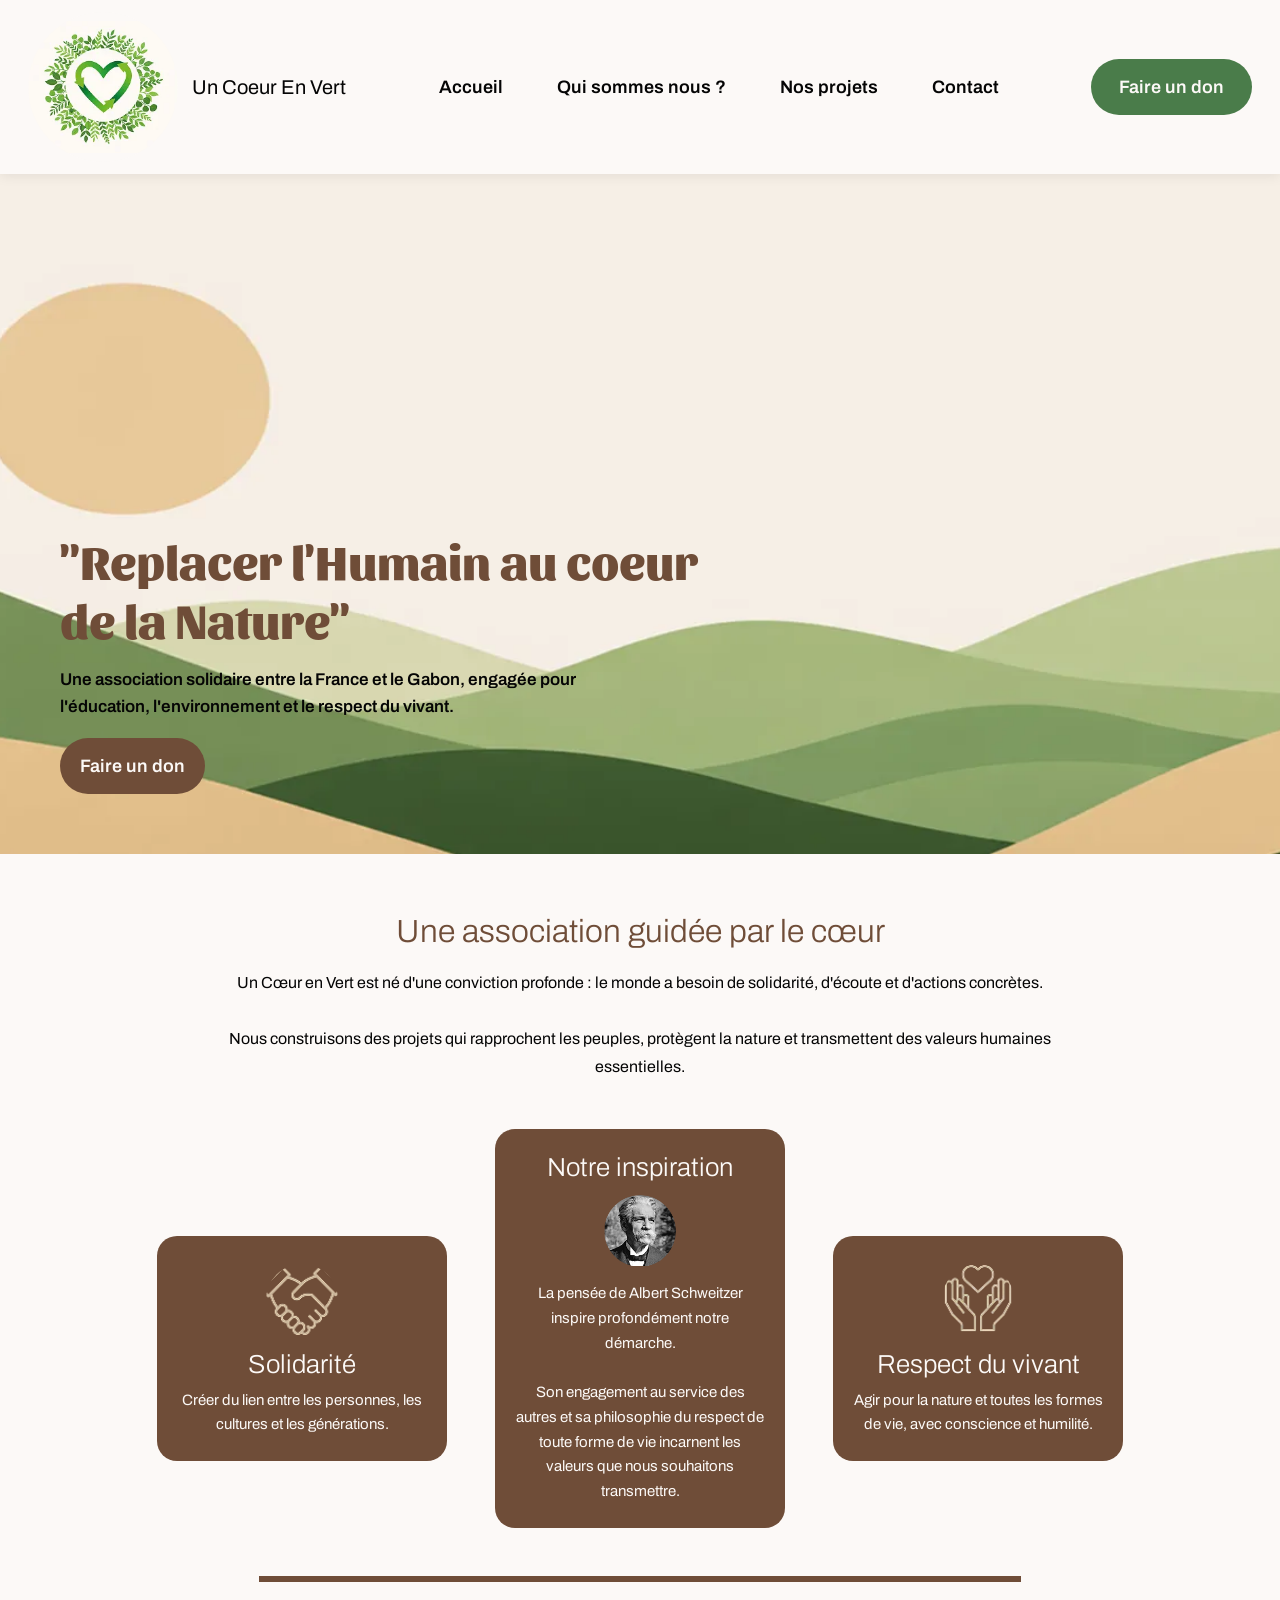
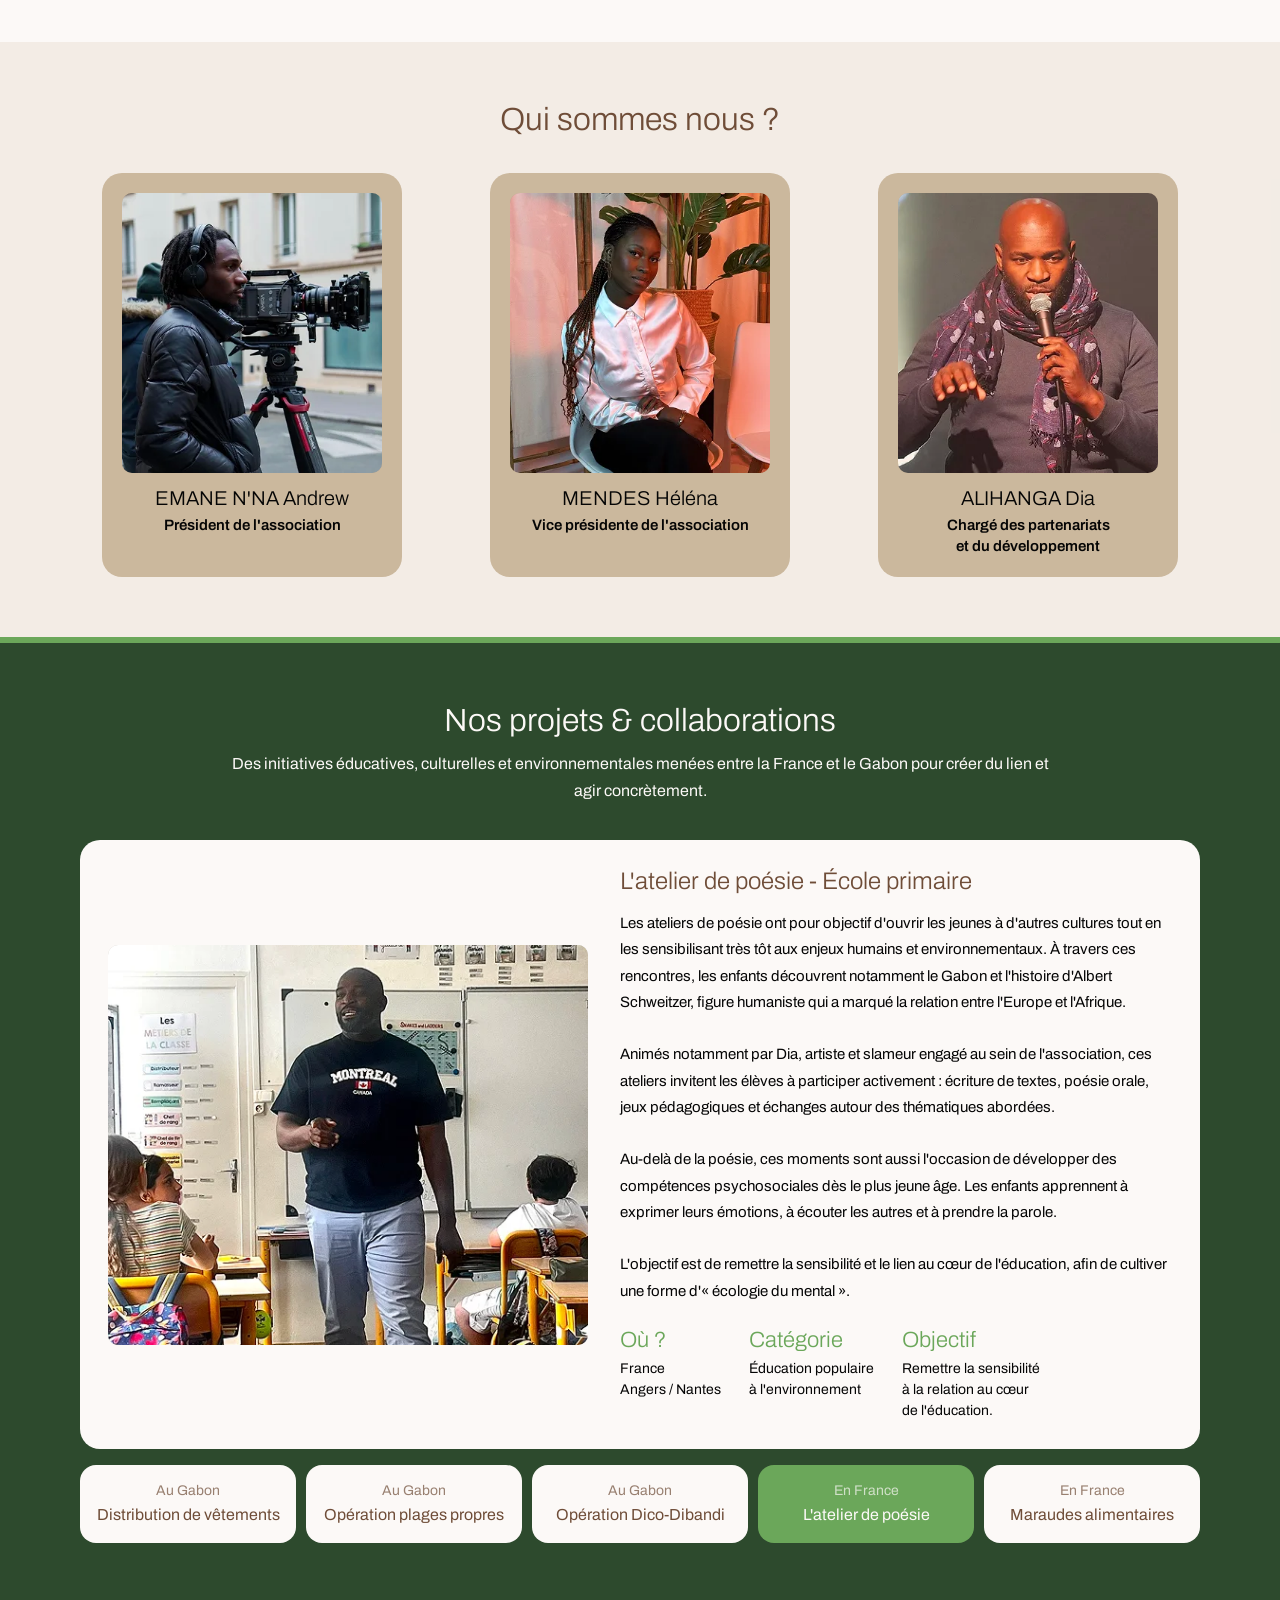
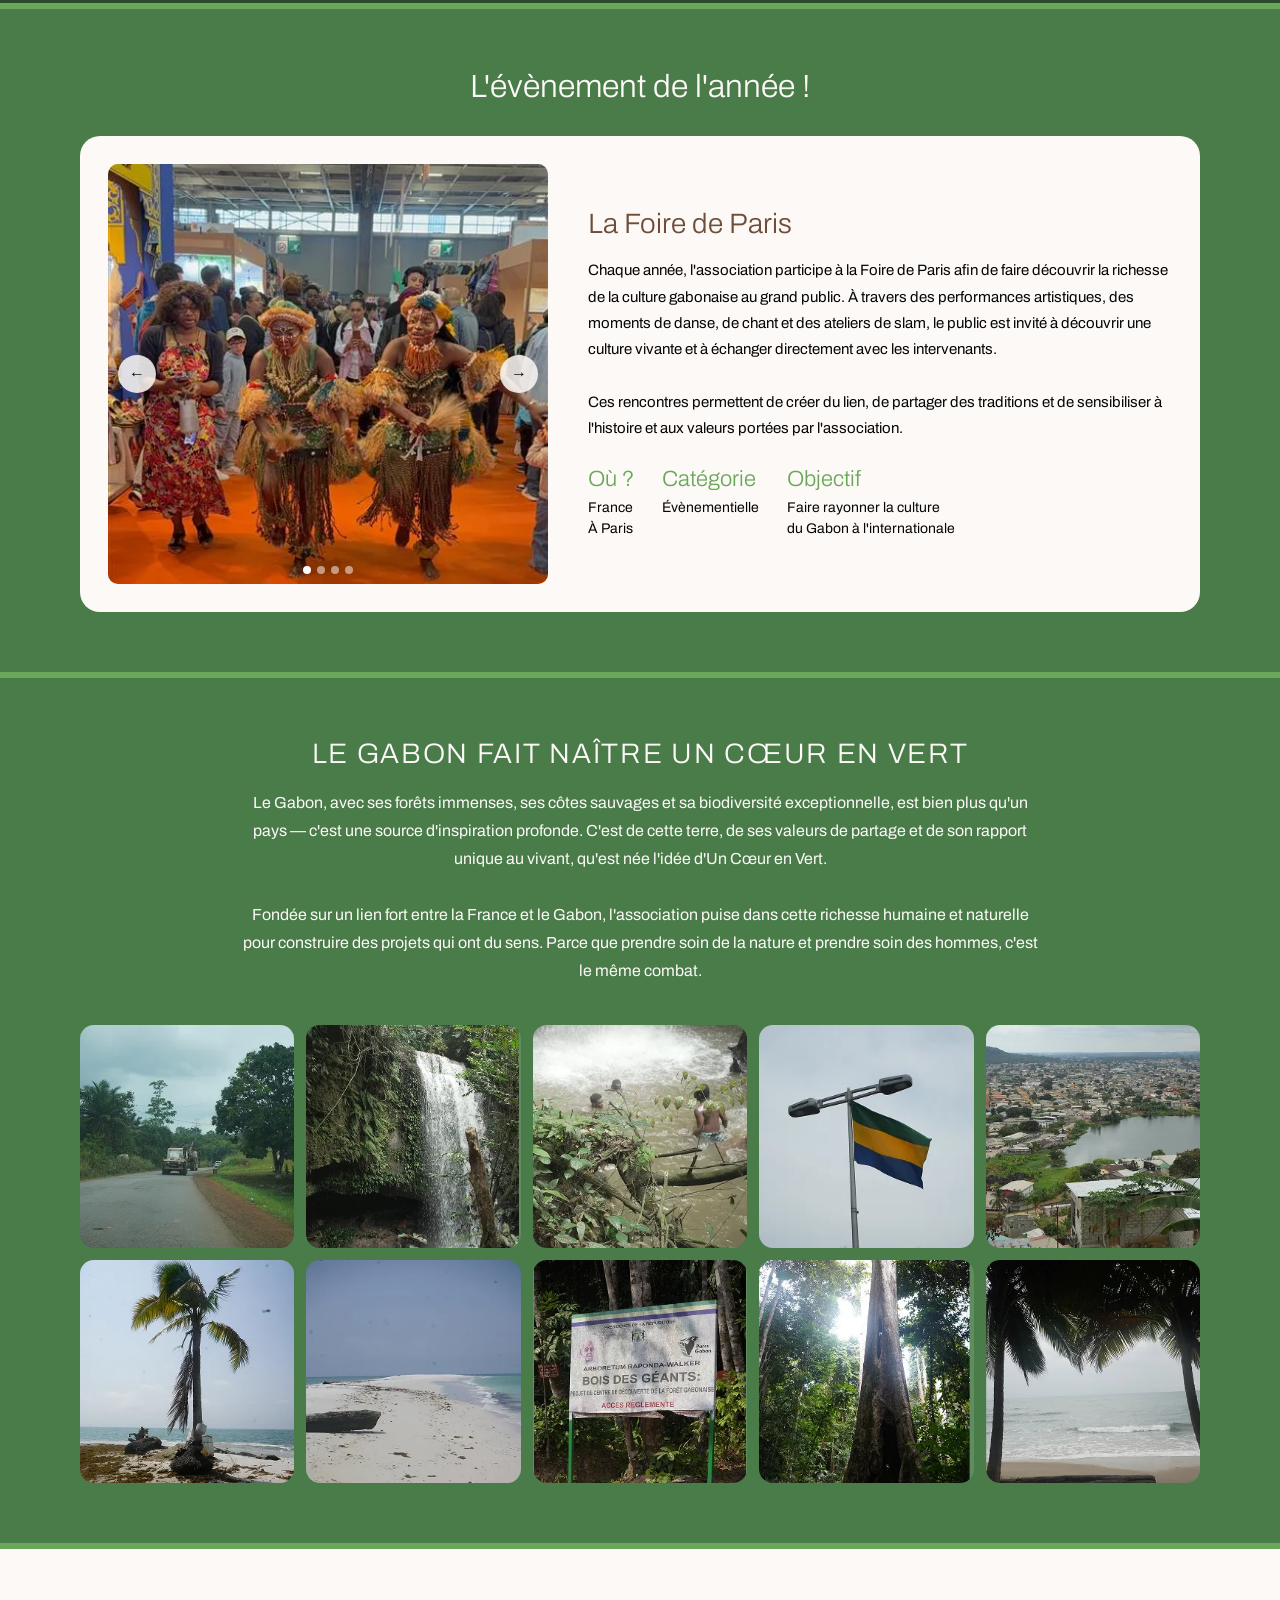
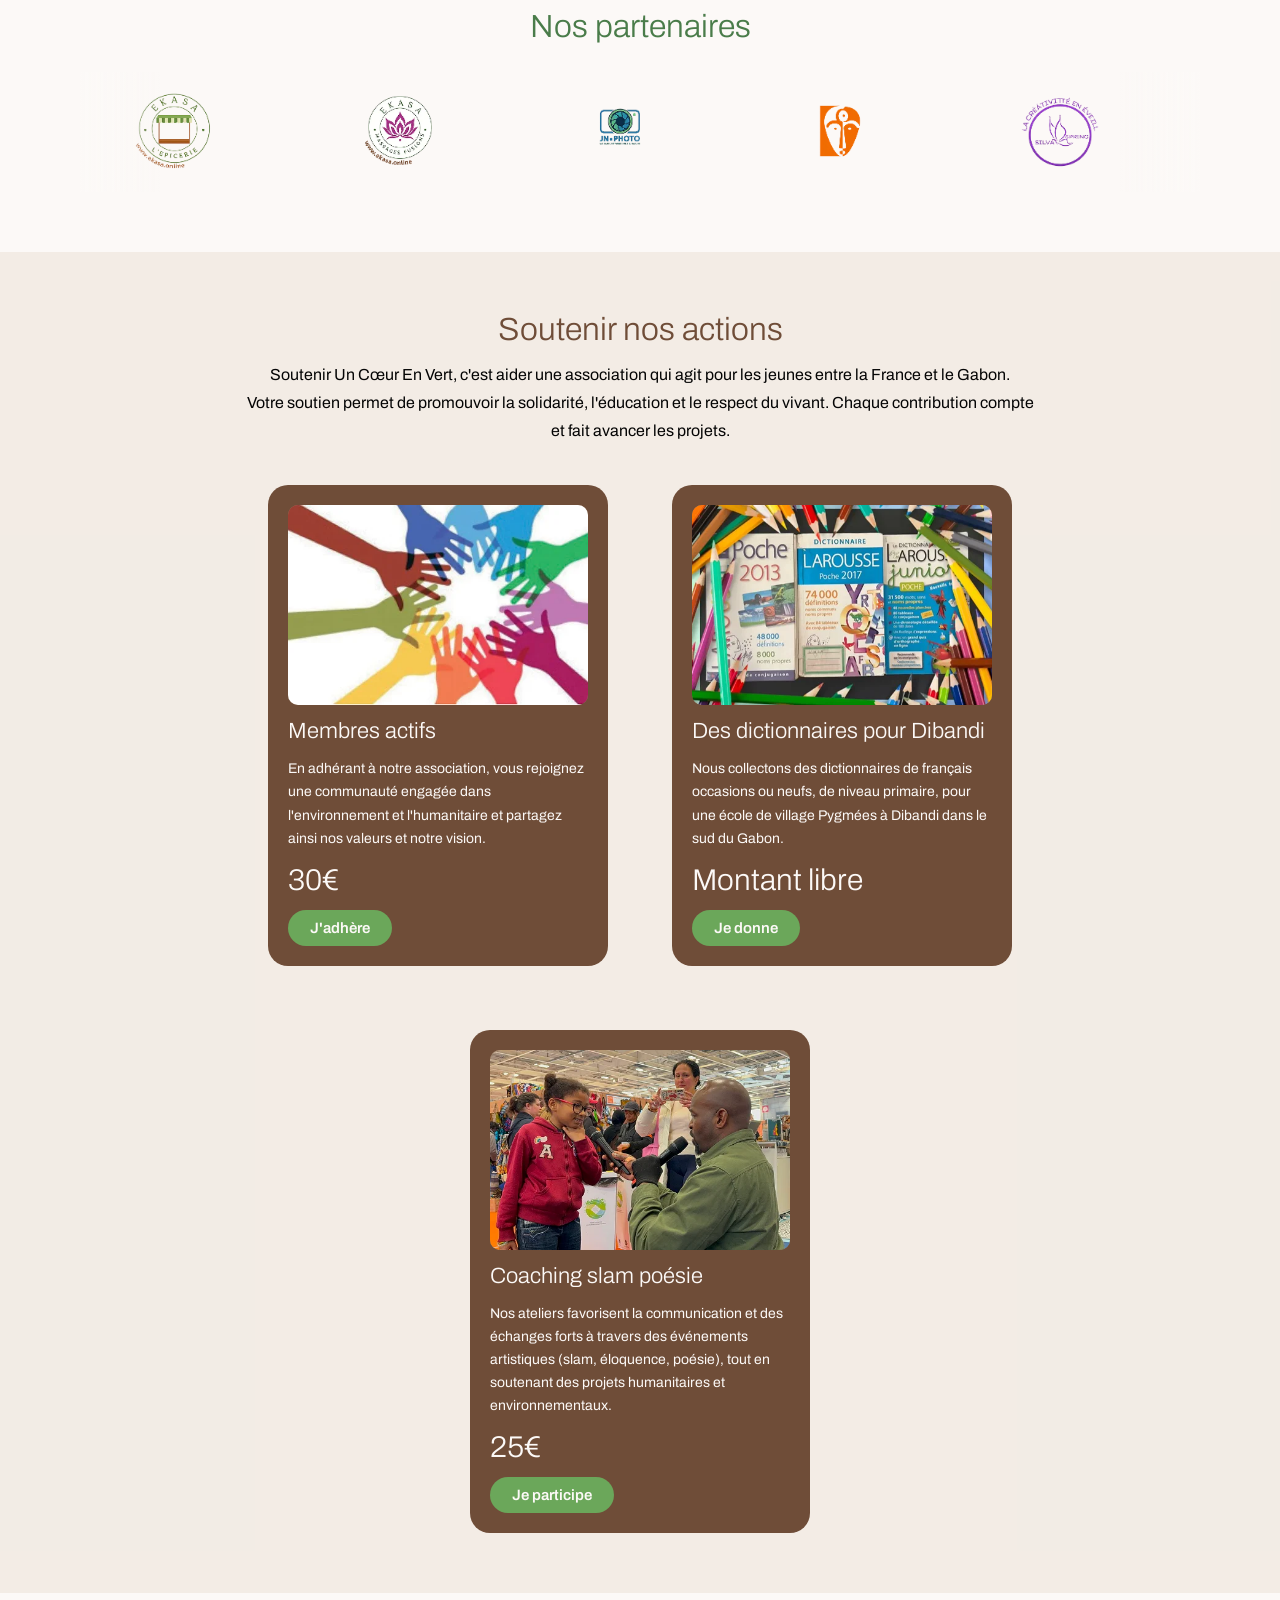
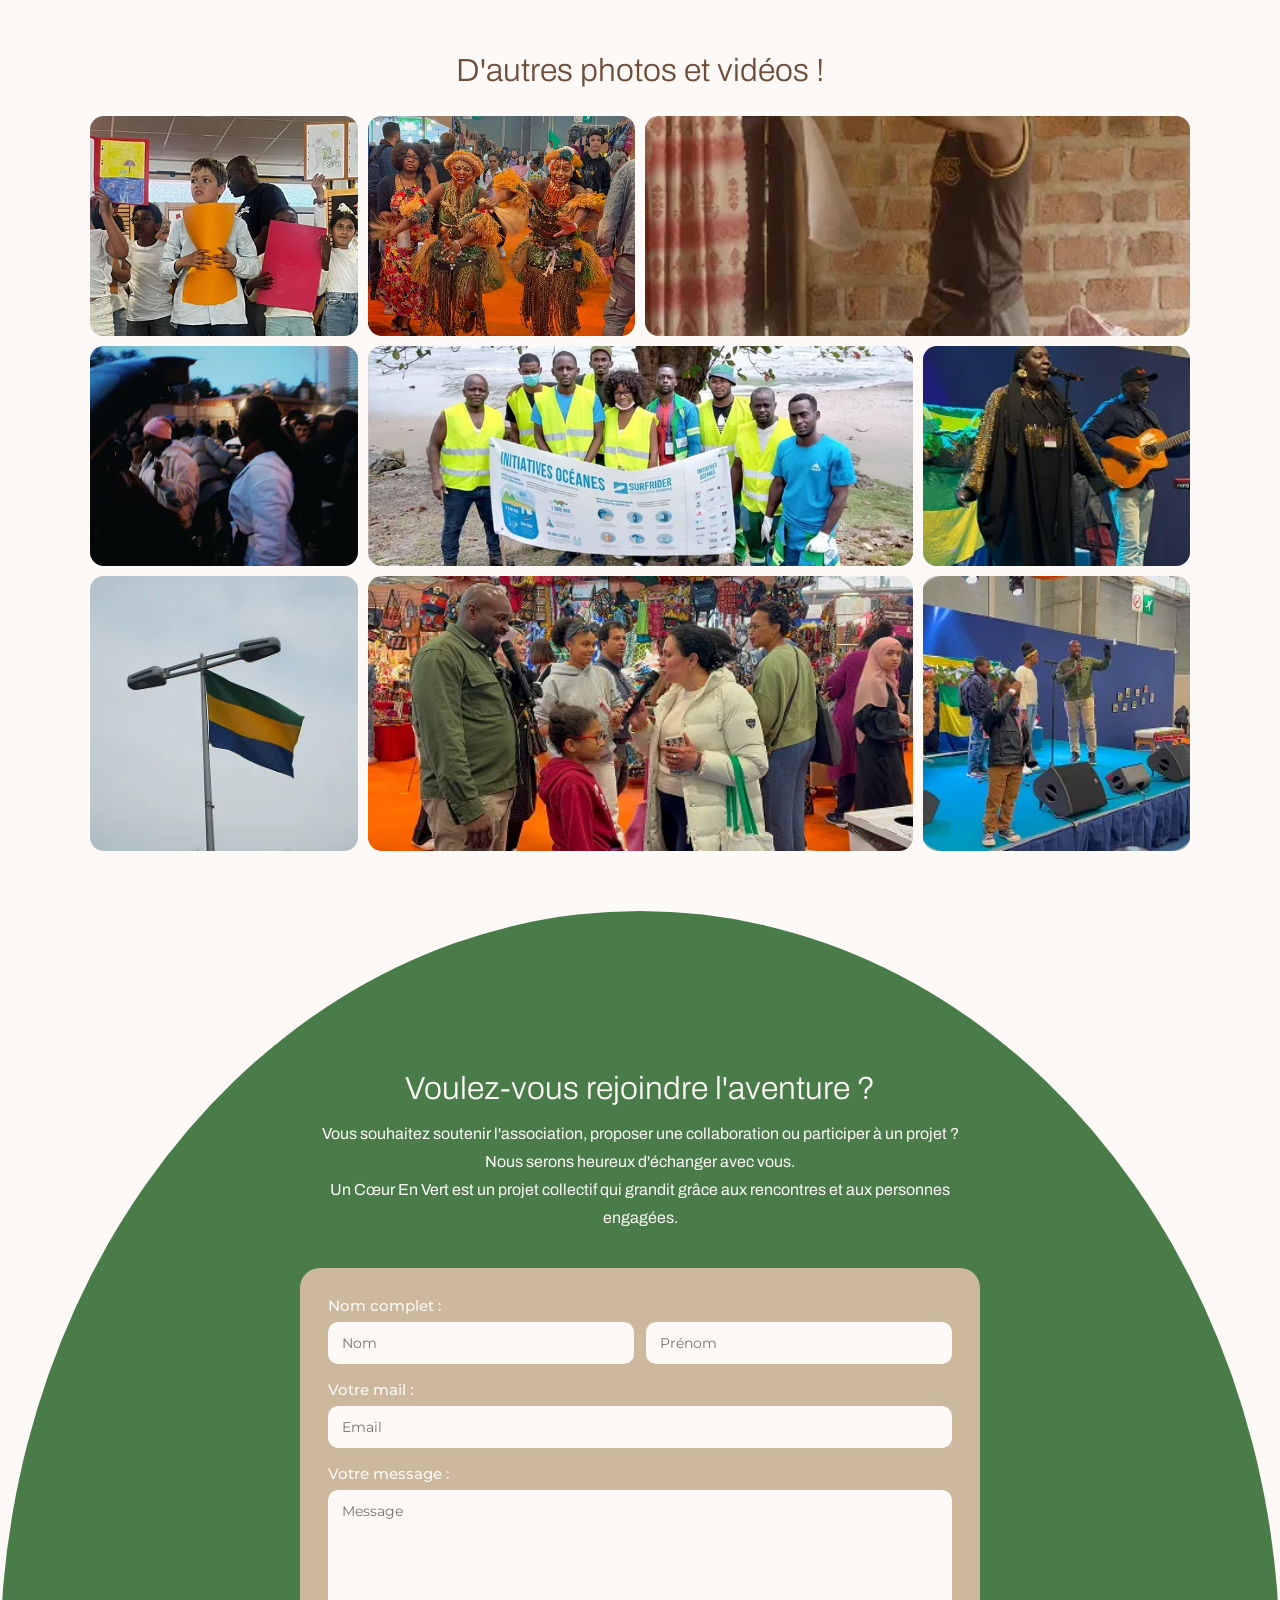
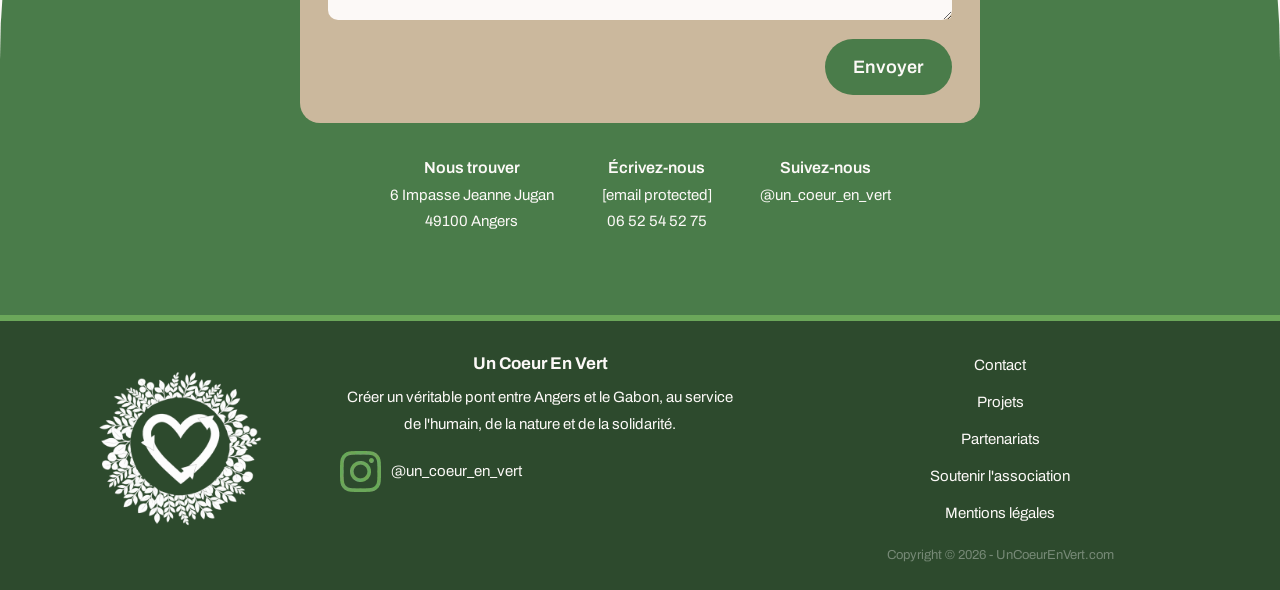
==== commit 38de182f: "Add files via upload" ====
--- a/index.html
+++ b/index.html
@@ -7,7 +7,8 @@
 <link rel="preconnect" href="https://fonts.googleapis.com"/>
 <link rel="preconnect" href="https://fonts.gstatic.com" crossorigin/>
 <link href="https://fonts.googleapis.com/css2?family=Archivo:ital,wght@0,300;0,400;0,600;1,400&family=Sansita:wght@800&family=Montserrat:wght@400;500;600&display=swap" rel="stylesheet"/>
-<link rel="stylesheet" href="style.css"/>
+<link rel="stylesheet" href="style.css" media="screen"/>
+<link rel="stylesheet" href="print.css" media="print"/>
 </head>
 <body>
 
@@ -260,7 +261,7 @@
         <button class="carousel-dot active" onclick="carouselGo(0)" aria-label="Slide 1"></button>
         <button class="carousel-dot" onclick="carouselGo(1)" aria-label="Slide 2"></button>
         <button class="carousel-dot" onclick="carouselGo(2)" aria-label="Slide 3"></button>
-        <button class="carousel-dot" onclick="carouselGo(3)"></button>
+        <button class="carousel-dot" onclick="carouselGo(3)" aria-label="Slide 4"></button>
       </div>
     </div>
 
@@ -291,20 +292,20 @@
 
   <!-- Rangée 1 — 5 photos. Remplacer les placeholders par <img loading="lazy" src="...webp" alt=""> -->
   <div class="gabon-grid">
-    <div class="gabon-photo"><img loading="lazy" src="photo_web/Rectangle 5.webp" alt="Gabon"></div>
-    <div class="gabon-photo"><img loading="lazy" src="photo_web/Rectangle 6.webp" alt="Gabon"></div>
-    <div class="gabon-photo"><img loading="lazy" src="photo_web/Rectangle 7.webp" alt="Gabon"></div>
-    <div class="gabon-photo"><img loading="lazy" src="photo_web/Rectangle 8.webp" alt="Gabon"></div>
-    <div class="gabon-photo"><img loading="lazy" src="photo_web/Rectangle 9.webp" alt="Gabon"></div>
+    <div class="gabon-photo"><img loading="lazy" src="photo_web/Rectangle 5.webp" alt="Gabon 1"></div>
+    <div class="gabon-photo"><img loading="lazy" src="photo_web/Rectangle 6.webp" alt="Gabon 2"></div>
+    <div class="gabon-photo"><img loading="lazy" src="photo_web/Rectangle 7.webp" alt="Gabon 3"></div>
+    <div class="gabon-photo"><img loading="lazy" src="photo_web/Rectangle 8.webp" alt="Gabon 4"></div>
+    <div class="gabon-photo"><img loading="lazy" src="photo_web/Rectangle 9.webp" alt="Gabon 5"></div>
   </div>
 
   <!-- Rangée 2 — 5 photos -->
   <div class="gabon-grid">
-    <div class="gabon-photo"><img loading="lazy" src="photo_web/Rectangle 5-1.webp" alt="Gabon"></div>
-    <div class="gabon-photo"><img loading="lazy" src="photo_web/Rectangle 6-1.webp" alt="Gabon"></div>
-    <div class="gabon-photo"><img loading="lazy" src="photo_web/Rectangle 7-1.webp" alt="Gabon"></div>
-    <div class="gabon-photo"><img loading="lazy" src="photo_web/Rectangle 8-1.webp" alt="Gabon"></div>
-    <div class="gabon-photo"><img loading="lazy" src="photo_web/Rectangle 9-1.webp" alt="Gabon"></div>
+    <div class="gabon-photo"><img loading="lazy" src="photo_web/Rectangle 5-1.webp" alt="Gabon 6"></div>
+    <div class="gabon-photo"><img loading="lazy" src="photo_web/Rectangle 6-1.webp" alt="Gabon 7"></div>
+    <div class="gabon-photo"><img loading="lazy" src="photo_web/Rectangle 7-1.webp" alt="Gabon 8"></div>
+    <div class="gabon-photo"><img loading="lazy" src="photo_web/Rectangle 8-1.webp" alt="Gabon 9"></div>
+    <div class="gabon-photo"><img loading="lazy" src="photo_web/Rectangle 9-1.webp" alt="Gabon 10"></div>
   </div>
 </section>
 
@@ -495,7 +496,7 @@
       </div>
       <div class="ci">
         <strong>Écrivez-nous</strong>
-        <a href="mailto:uncoeurenvert@gmail.com">uncoeurenvert@gmail.com</a><br>
+      <a href="/cdn-cgi/l/email-protection#83f6ede0ece6f6f1e6edf5e6f1f7c3e4eee2eaefade0ecee"><span class="__cf_email__" data-cfemail="c5b0aba6aaa0b0b7a0abb3a0b7b185a2a8a4aca9eba6aaa8">[email&#160;protected]</span></a><br>
         <span>06 52 54 52 75</span>
       </div>
       <div class="ci">
@@ -554,7 +555,7 @@
 <!-- ════════════════════════════════════
      SCRIPTS
 ════════════════════════════════════ -->
-<script data-cfasync="false" src="/cdn-cgi/scripts/5c5dd728/cloudflare-static/email-decode.min.js"></script><script>
+<script data-cfasync="false" src="/cdn-cgi/scripts/5c5dd728/cloudflare-static/email-decode.min.js"></script><script data-cfasync="false" src="/cdn-cgi/scripts/5c5dd728/cloudflare-static/email-decode.min.js"></script><script data-cfasync="false" src="/cdn-cgi/scripts/5c5dd728/cloudflare-static/email-decode.min.js"></script><script>
 
 // Carousel event Foire de Paris
 let carouselIdx = 0;
@@ -603,5 +604,6 @@
   });
 });
 </script>
+
 </body>
 </html>
--- a/style.css
+++ b/style.css
@@ -506,22 +506,107 @@
 .fu.d2 { animation-delay: .24s; }
 
 /* ── RESPONSIVE ── */
+/* ═══════════════════════════════════
+   HAMBURGER — desktop : caché
+═══════════════════════════════════ */
+.nav-hamburger {
+  display: none;
+  background: none;
+  border: none;
+  font-size: 26px;
+  cursor: pointer;
+  color: var(--dkgreen);
+  padding: 4px 8px;
+  line-height: 1;
+}
+
 @media (max-width: 900px) {
-  nav { padding: 10px 20px; }
-  nav ul { gap: 20px; }
-  nav ul a { font-size: 13px; }
-  .section-wrap { padding: 48px 24px; }
-  #accueil { padding: 0 24px 140px; }
+  /* ── NAV MOBILE ── */
+  nav {
+    flex-wrap: wrap;
+    padding: 10px 16px;
+    position: relative;
+  }
+  .nav-hamburger {
+    display: block;
+    order: 3;
+  }
+  nav ul {
+    display: none;
+    flex-direction: column;
+    width: 100%;
+    order: 4;
+    gap: 0;
+    background: var(--cream);
+    padding: 8px 0 12px;
+  }
+  nav ul.open {
+    display: flex;
+  }
+  nav ul li {
+    text-align: center;
+    padding: 8px 0;
+    border-bottom: 1px solid var(--sand);
+  }
+  nav ul a { font-size: 15px; }
+  .nav-cta { order: 2; }
+
+  /* ── GENERAL ── */
+  .section-wrap { padding: 48px 16px; }
+  #accueil { padding: 0 16px 140px; }
+
+  /* ── PROJETS : pills en 2 colonnes ── */
+  .proj-pills {
+    grid-template-columns: repeat(2, 1fr);
+  }
+
+  /* ── PROJECT CARD ── */
   .project-card { flex-direction: column; }
   .proj-img-wrap { width: 100%; height: 220px; }
+
+  /* ── EVENT ── */
   .event-card { flex-direction: column; }
   .event-img-wrap { width: 100%; height: 240px; }
-  .contact-dome { border-radius: 30% 30% 0 0 / 70px 70px 0 0; padding: 70px 24px 48px; }
-  footer { padding: 32px 24px; }
-  .footer-inner { gap: 40px; }
+
+  /* ── CAROUSEL : empêche le débordement ── */
+  .carousel-wrap,
+  .event-card,
+  .carousel-track-wrap {
+    overflow: hidden;
+    width: 100%;
+    max-width: 100%;
+  }
+  .carousel-track {
+    width: 100%;
+  }
+  .carousel-slide img {
+    width: 100%;
+    height: auto;
+    object-fit: cover;
+  }
+
+  /* ── CONTACT ── */
+  .contact-dome { border-radius: 30% 30% 0 0 / 70px 70px 0 0; padding: 70px 16px 48px; }
+
+  /* ── FOOTER ── */
+  footer { padding: 32px 16px; }
+  .footer-inner {
+    flex-direction: column;
+    gap: 32px;
+    align-items: flex-start;
+  }
+
+  /* ── GALERIE ── */
   .gallery-grid { grid-template-columns: 1fr 1fr; grid-template-rows: auto; }
   .g-3, .g-5 { grid-column: span 1; grid-row: span 1; }
+
+  /* ── PARTENAIRES ── */
   .partners-row { flex-wrap: wrap; }
+
+  /* ── GABON GRID ── */
+  .gabon-grid {
+    grid-template-columns: repeat(2, 1fr) !important;
+  }
 }
 
 /* ═══════════════════════════════════
--- a/print.css
+++ b/print.css
@@ -0,0 +1,67 @@
+/* ═══════════════════════════════════════
+   PRINT.CSS — Un Cœur en Vert
+   Chargé uniquement à l'impression
+═══════════════════════════════════════ */
+
+/* Fond blanc, texte noir partout */
+*, *::before, *::after {
+  background: #fff !important;
+  color: #000 !important;
+  box-shadow: none !important;
+  text-shadow: none !important;
+}
+
+/* Cacher les éléments inutiles à l'impression */
+nav,
+footer,
+.btn,
+.proj-pills,
+.carousel-btn,
+.carousel-dots,
+.partners-track-wrap,
+#partenaires,
+#gabon,
+#galerie,
+#contact,
+#evenement,
+#soutenir,
+.sep-green,
+.sep-brown,
+.nav-hamburger,
+.nav-cta {
+  display: none !important;
+}
+
+/* Pas de background-image sur le hero */
+#accueil {
+  background-image: none !important;
+  min-height: auto !important;
+  padding: 20px 0 !important;
+}
+
+/* Sections sans padding excessif */
+section, .section-wrap {
+  padding: 16px 0 !important;
+}
+
+/* Images : pas de coupure de page */
+img {
+  max-width: 100% !important;
+  page-break-inside: avoid;
+}
+
+/* Titres lisibles */
+h1, h2, h3, .section-title, .hero-quote {
+  color: #000 !important;
+}
+
+/* Cards projets en colonne */
+.project-card {
+  flex-direction: column !important;
+  page-break-inside: avoid;
+}
+
+/* Footer simple pour impression */
+@page {
+  margin: 1.5cm;
+}
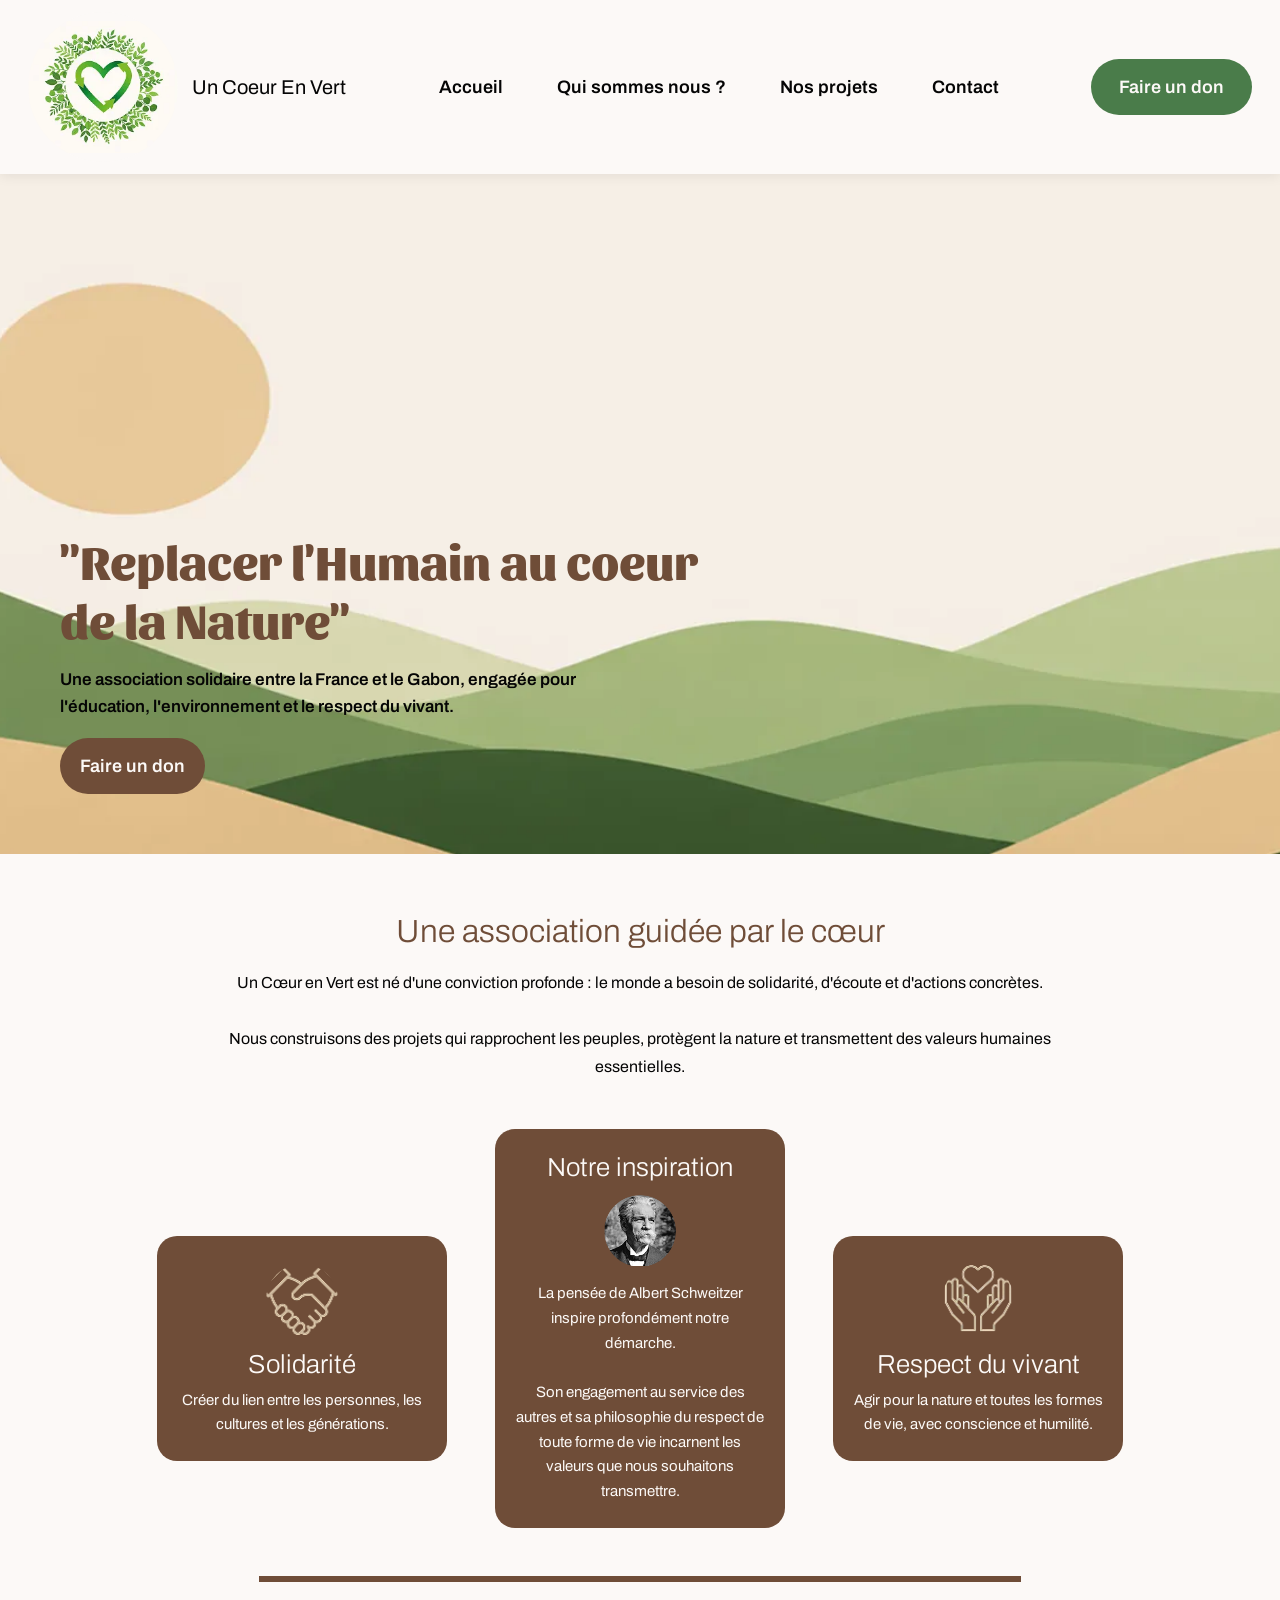
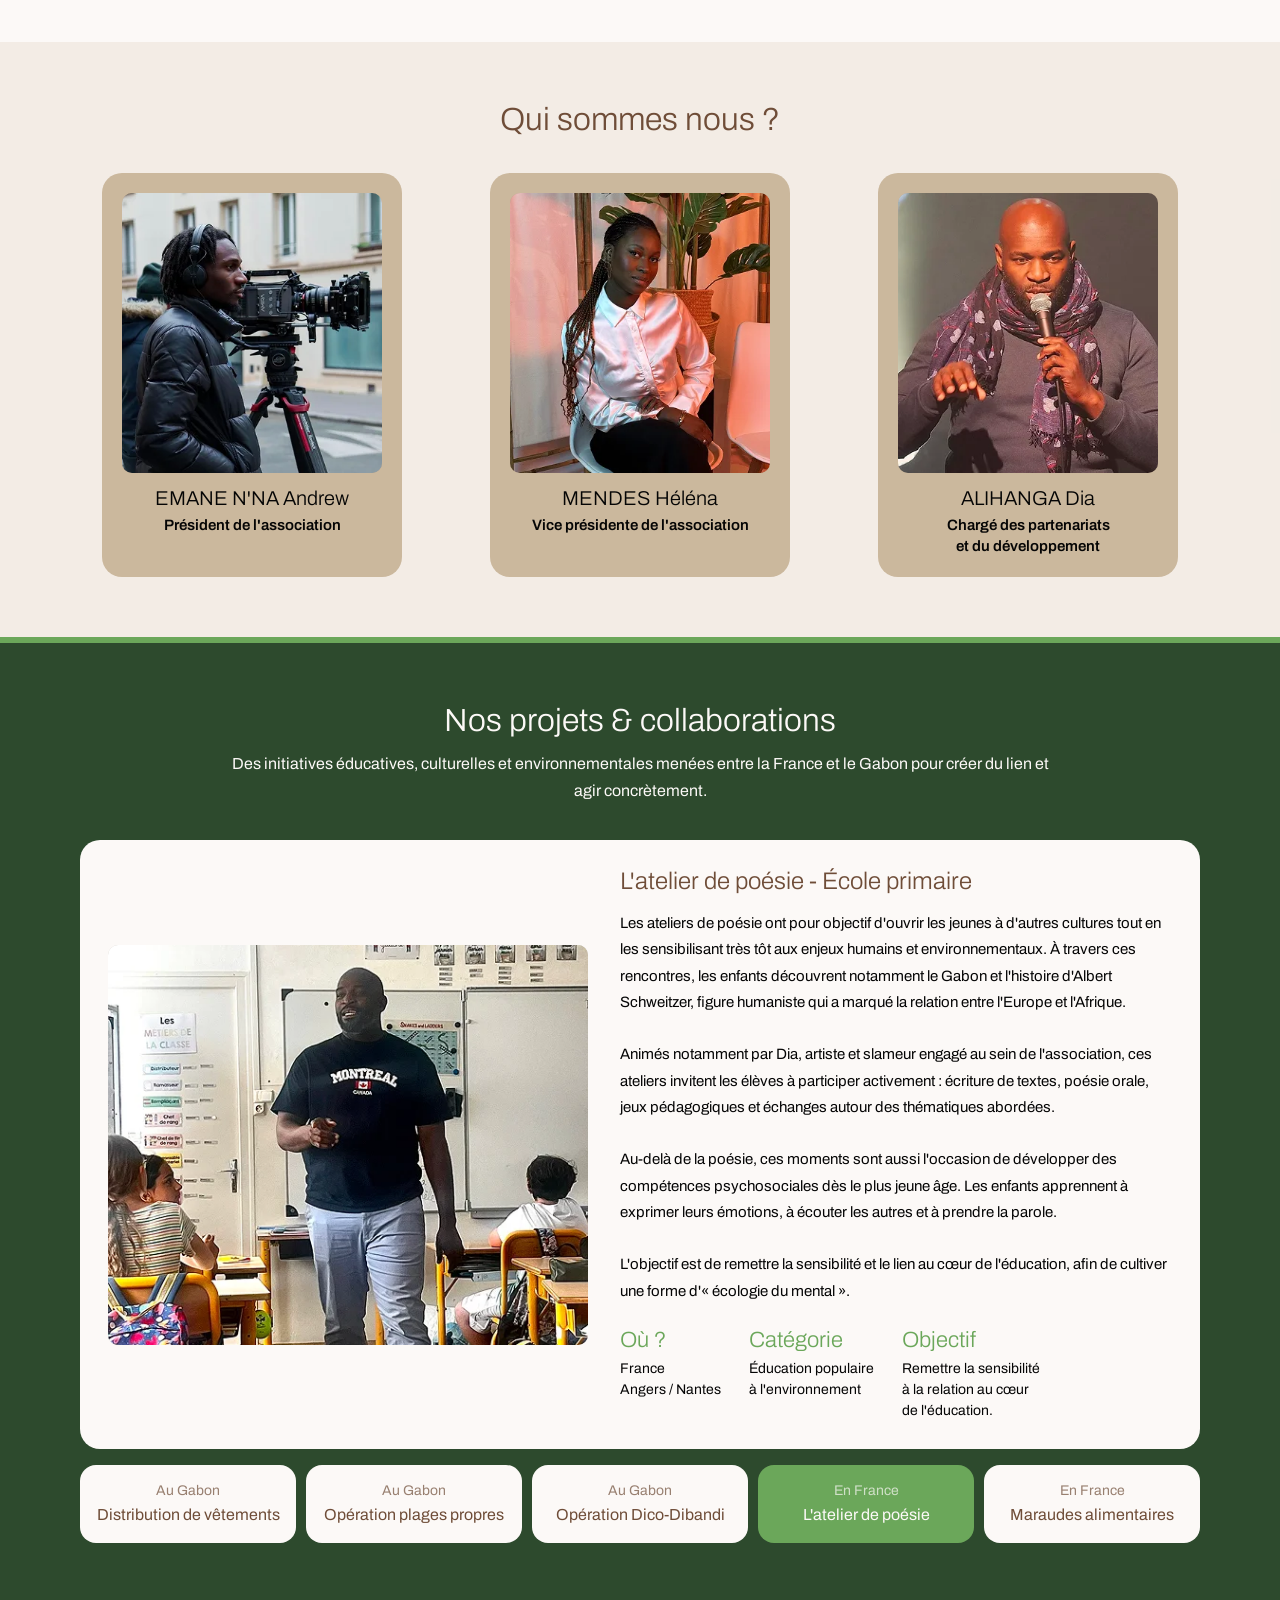
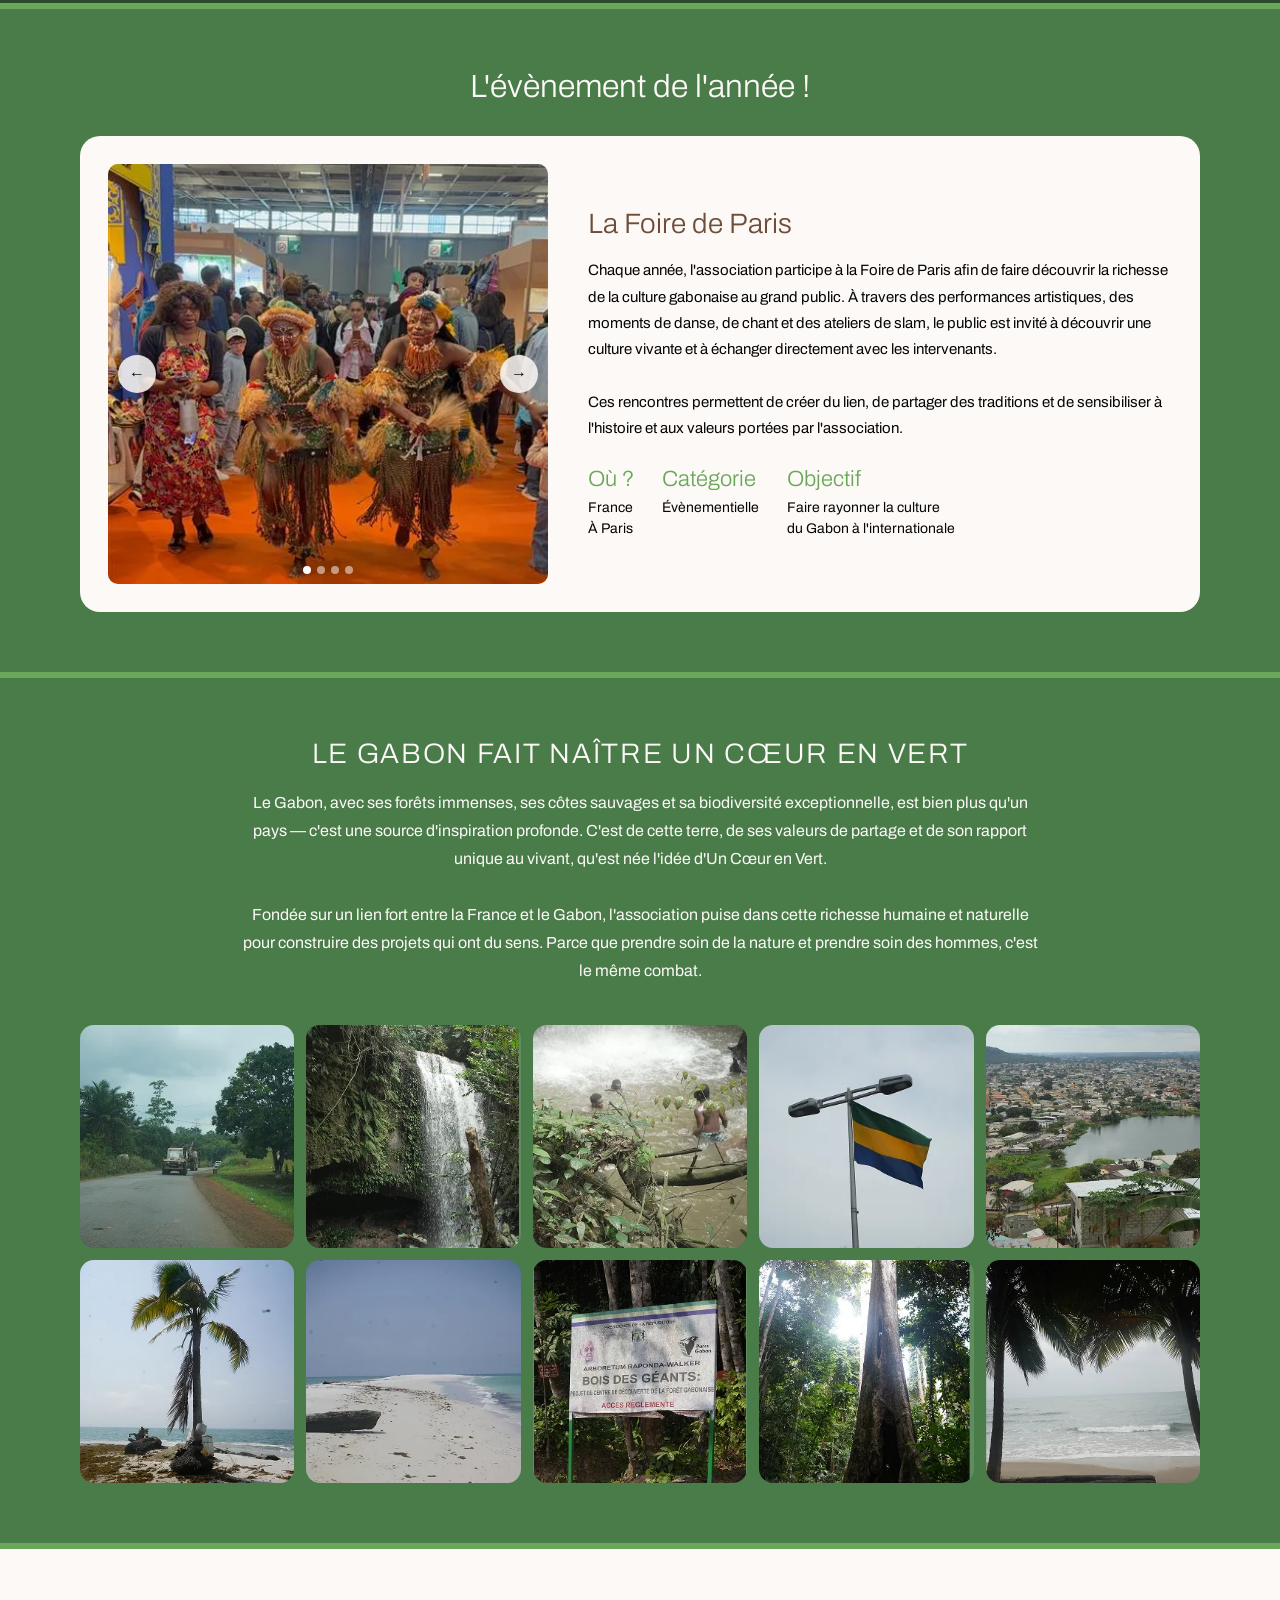
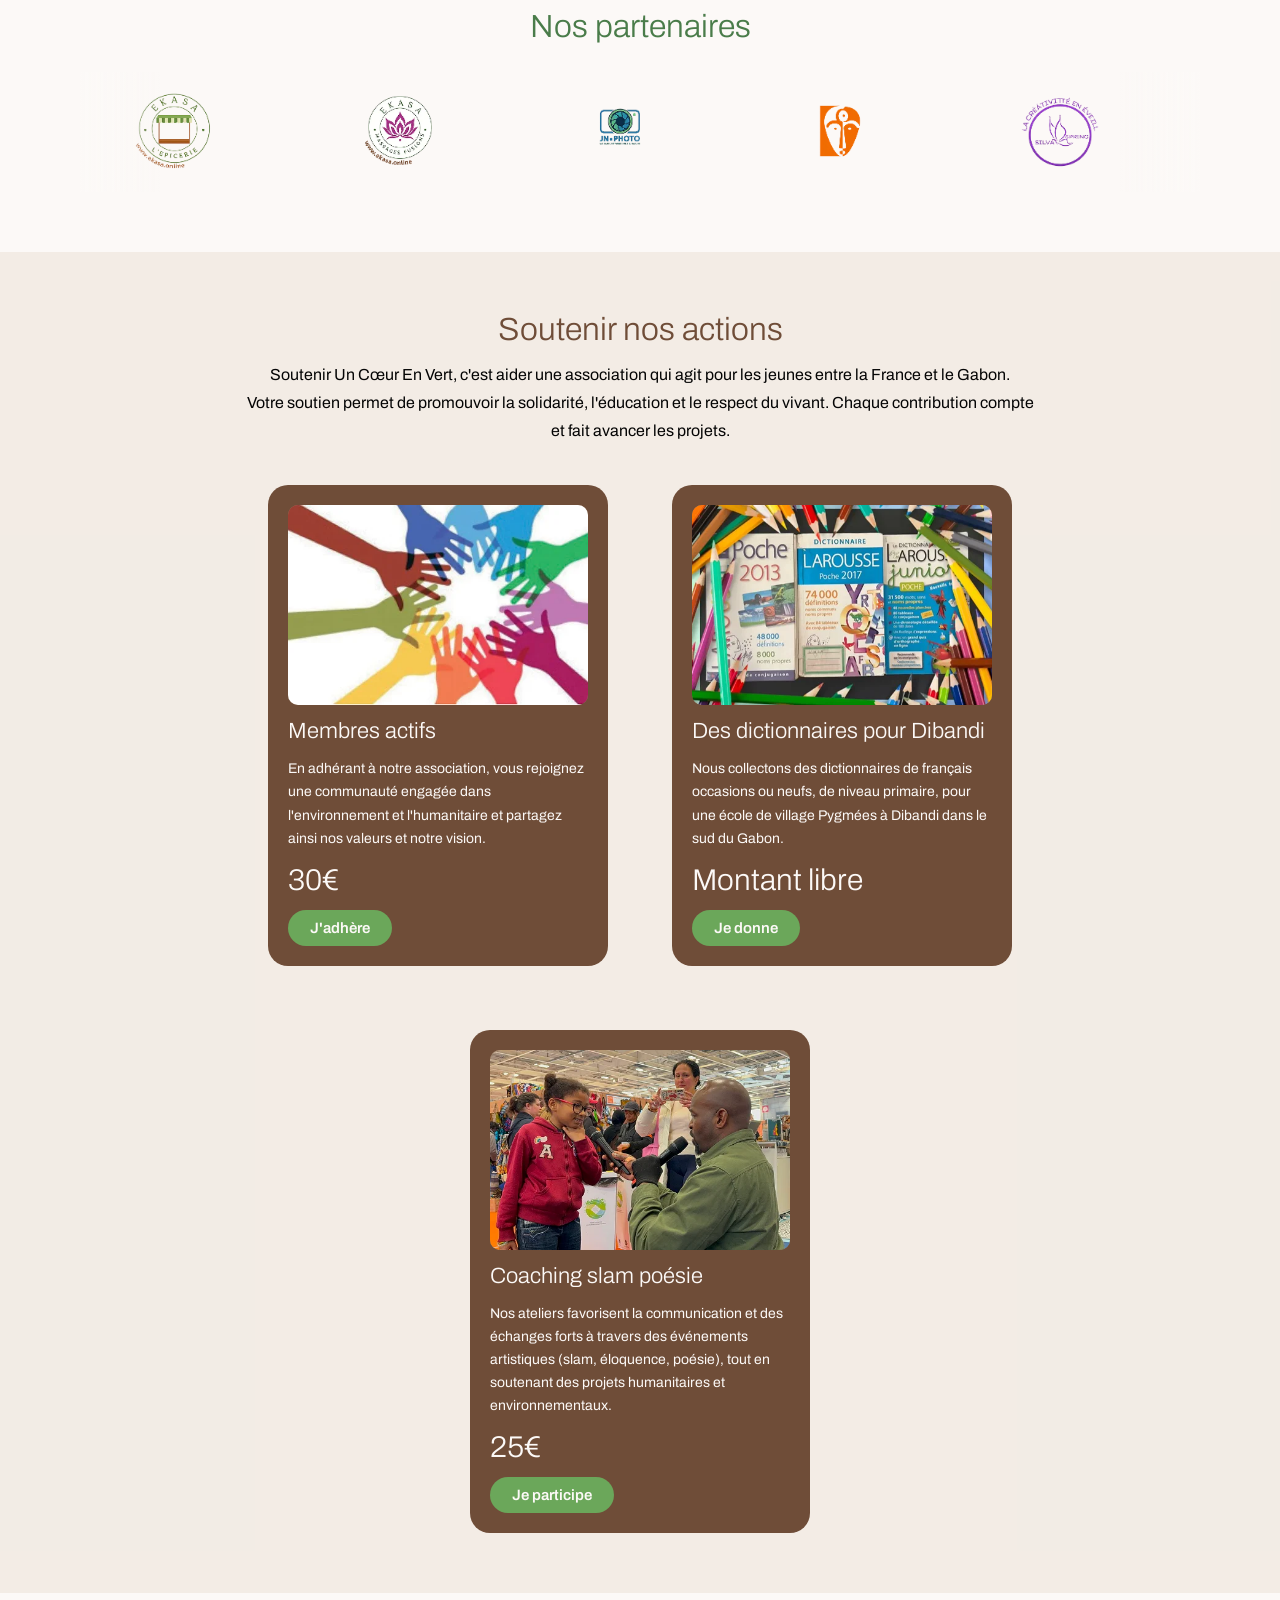
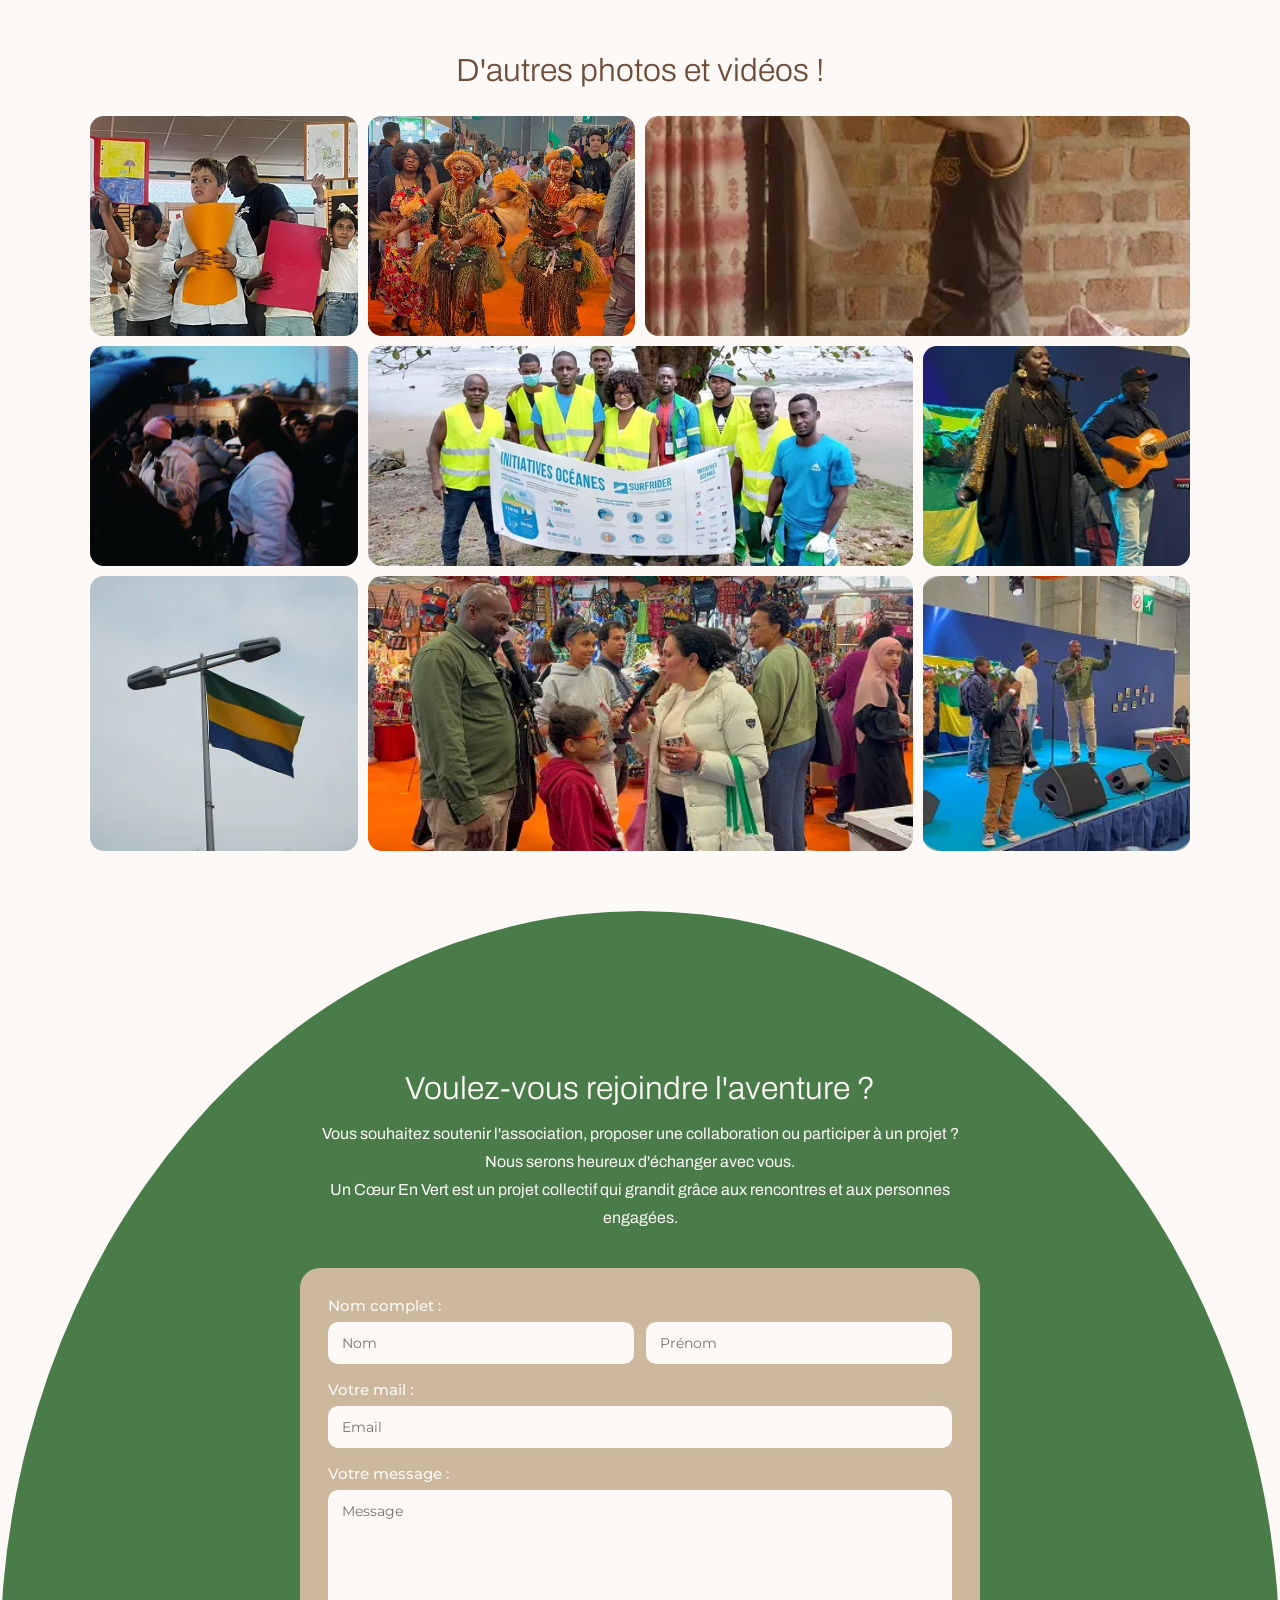
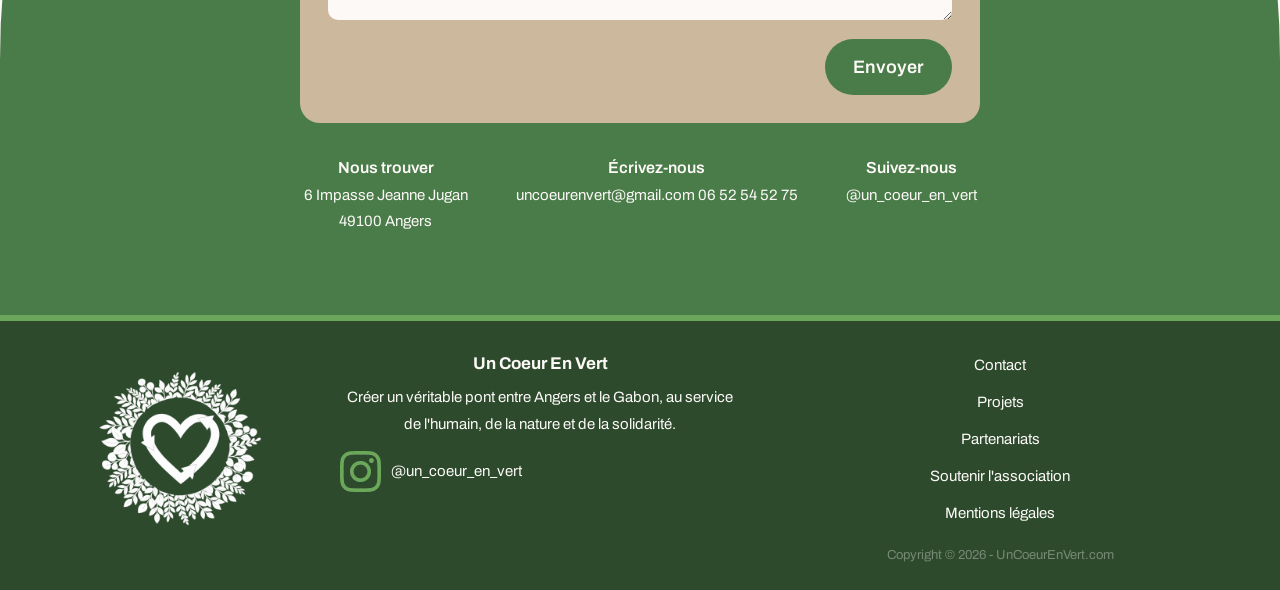
==== commit c40ce348: "Add files via upload" ====
--- a/index.html
+++ b/index.html
@@ -496,7 +496,7 @@
       </div>
       <div class="ci">
         <strong>Écrivez-nous</strong>
-      <a href="/cdn-cgi/l/email-protection#83f6ede0ece6f6f1e6edf5e6f1f7c3e4eee2eaefade0ecee"><span class="__cf_email__" data-cfemail="c5b0aba6aaa0b0b7a0abb3a0b7b185a2a8a4aca9eba6aaa8">[email&#160;protected]</span></a><br>
+      <a href="mailto:uncoeurenvert@gmail.com">uncoeurenvert@gmail.com</a>
         <span>06 52 54 52 75</span>
       </div>
       <div class="ci">
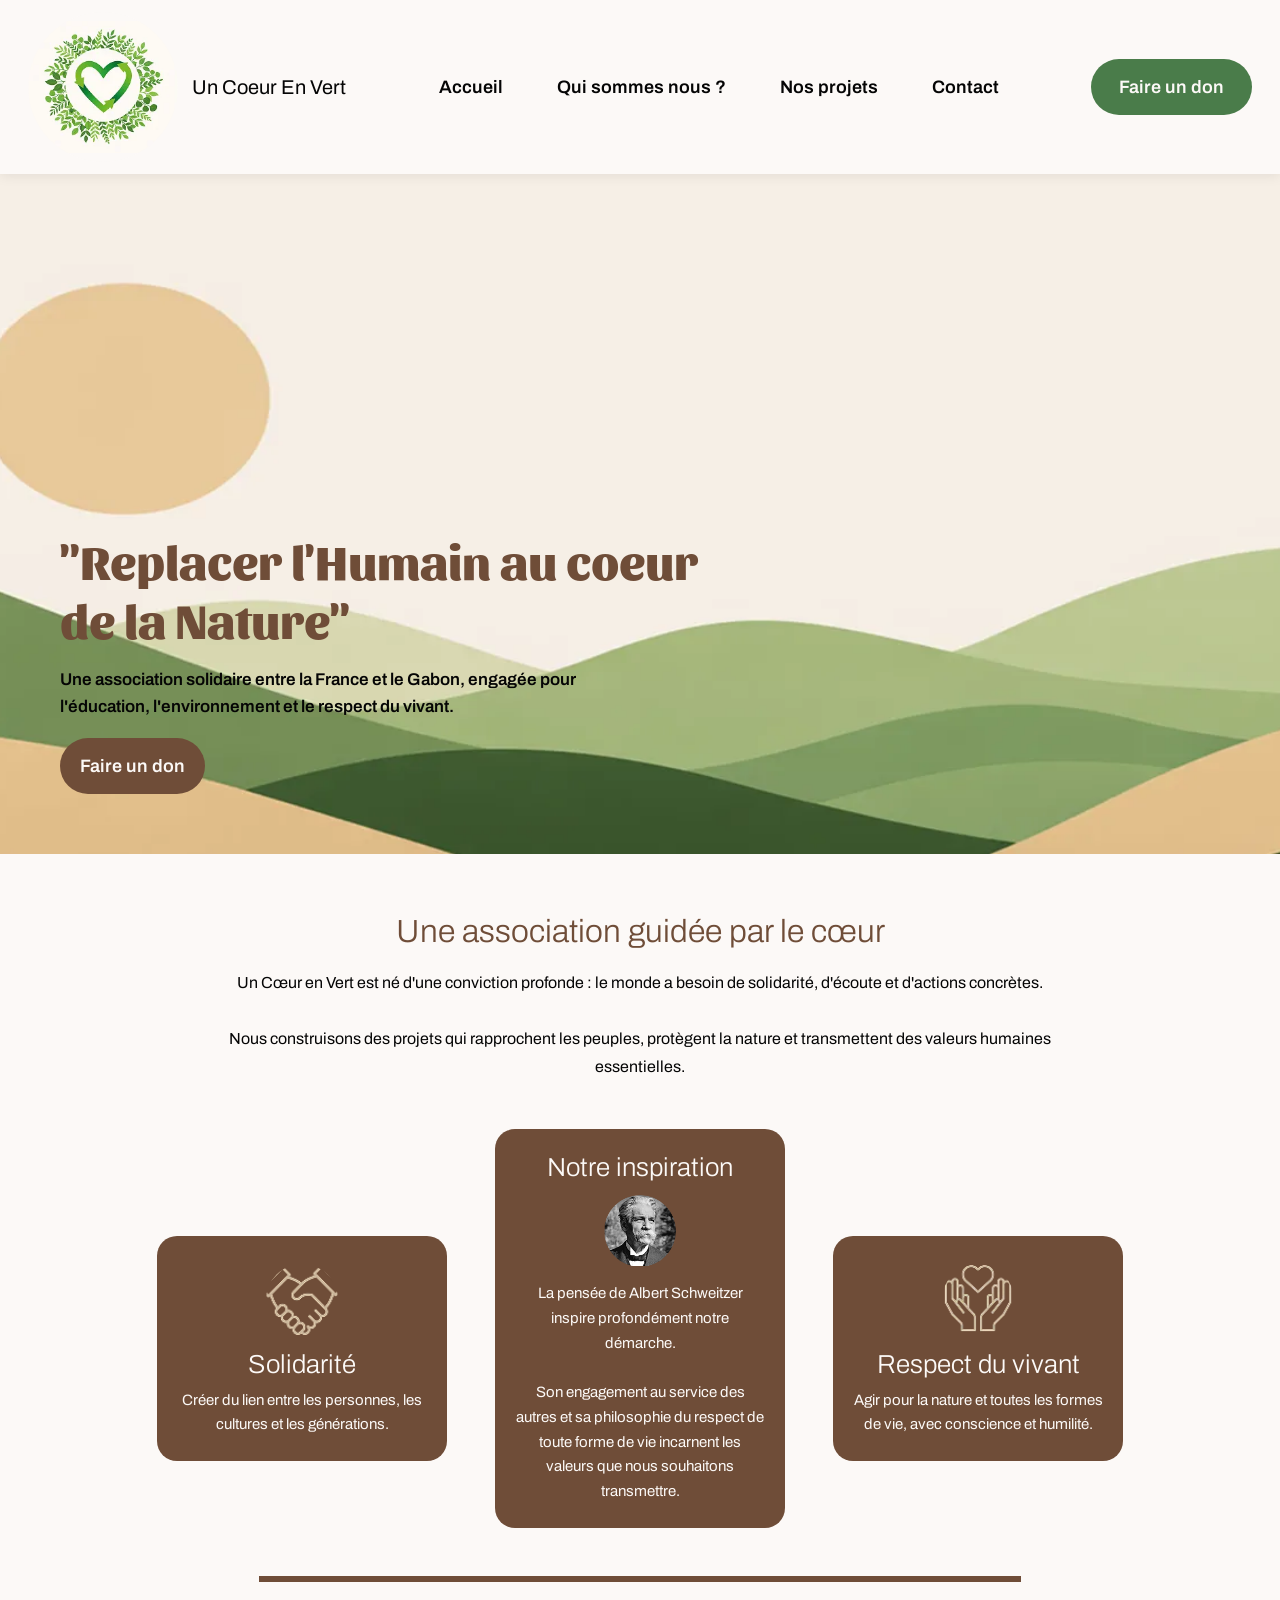
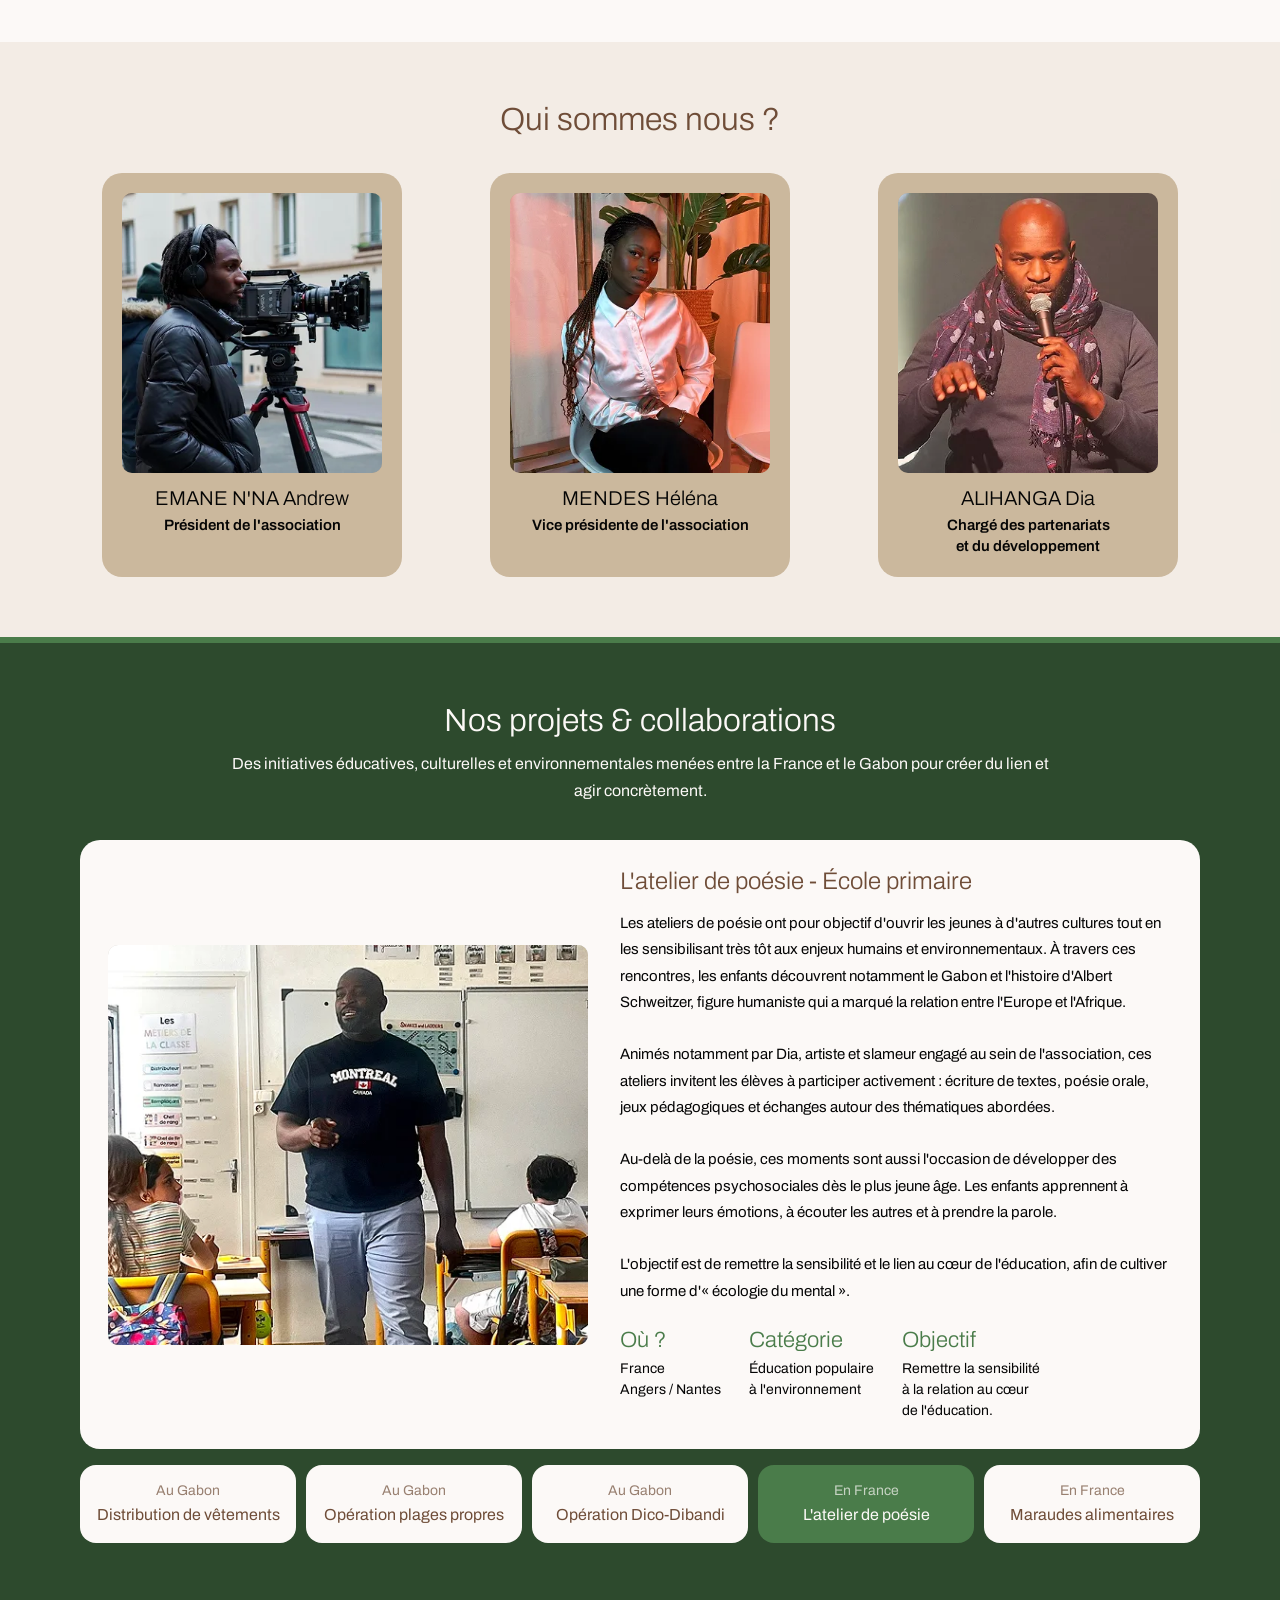
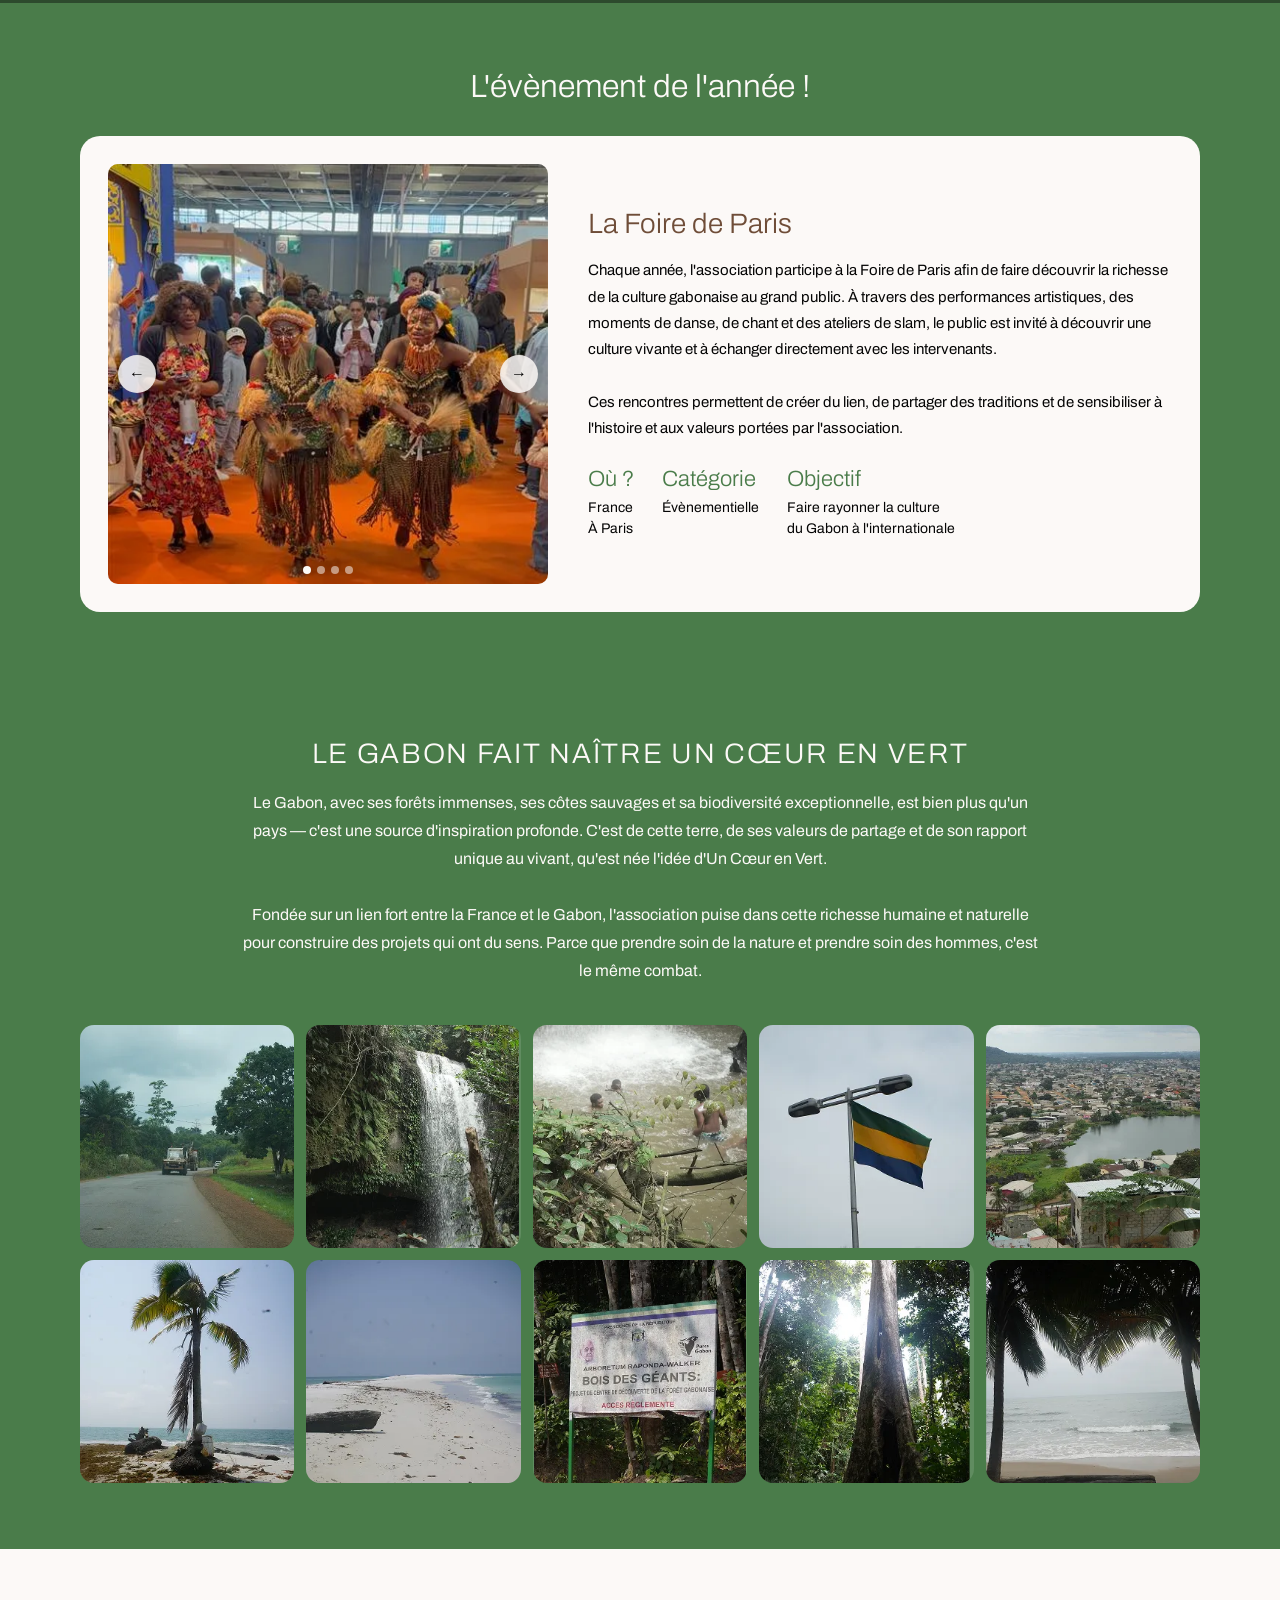
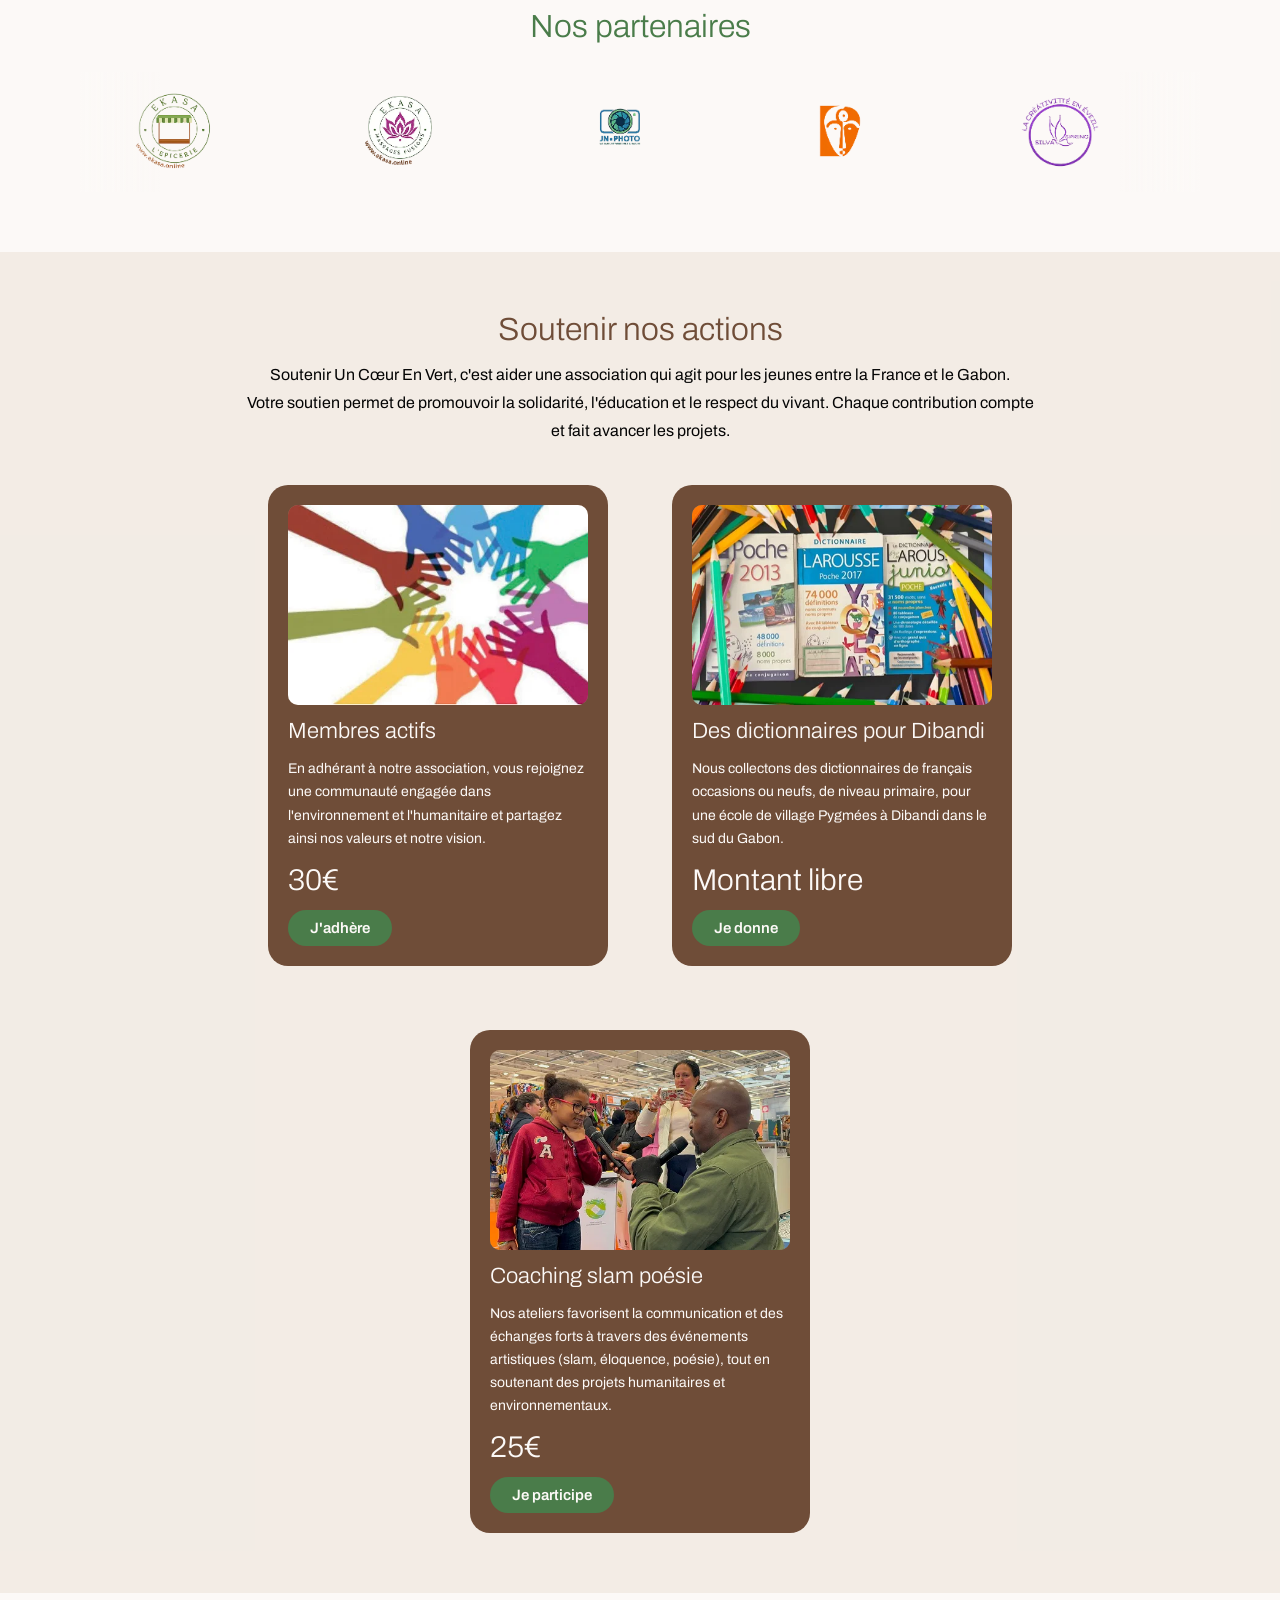
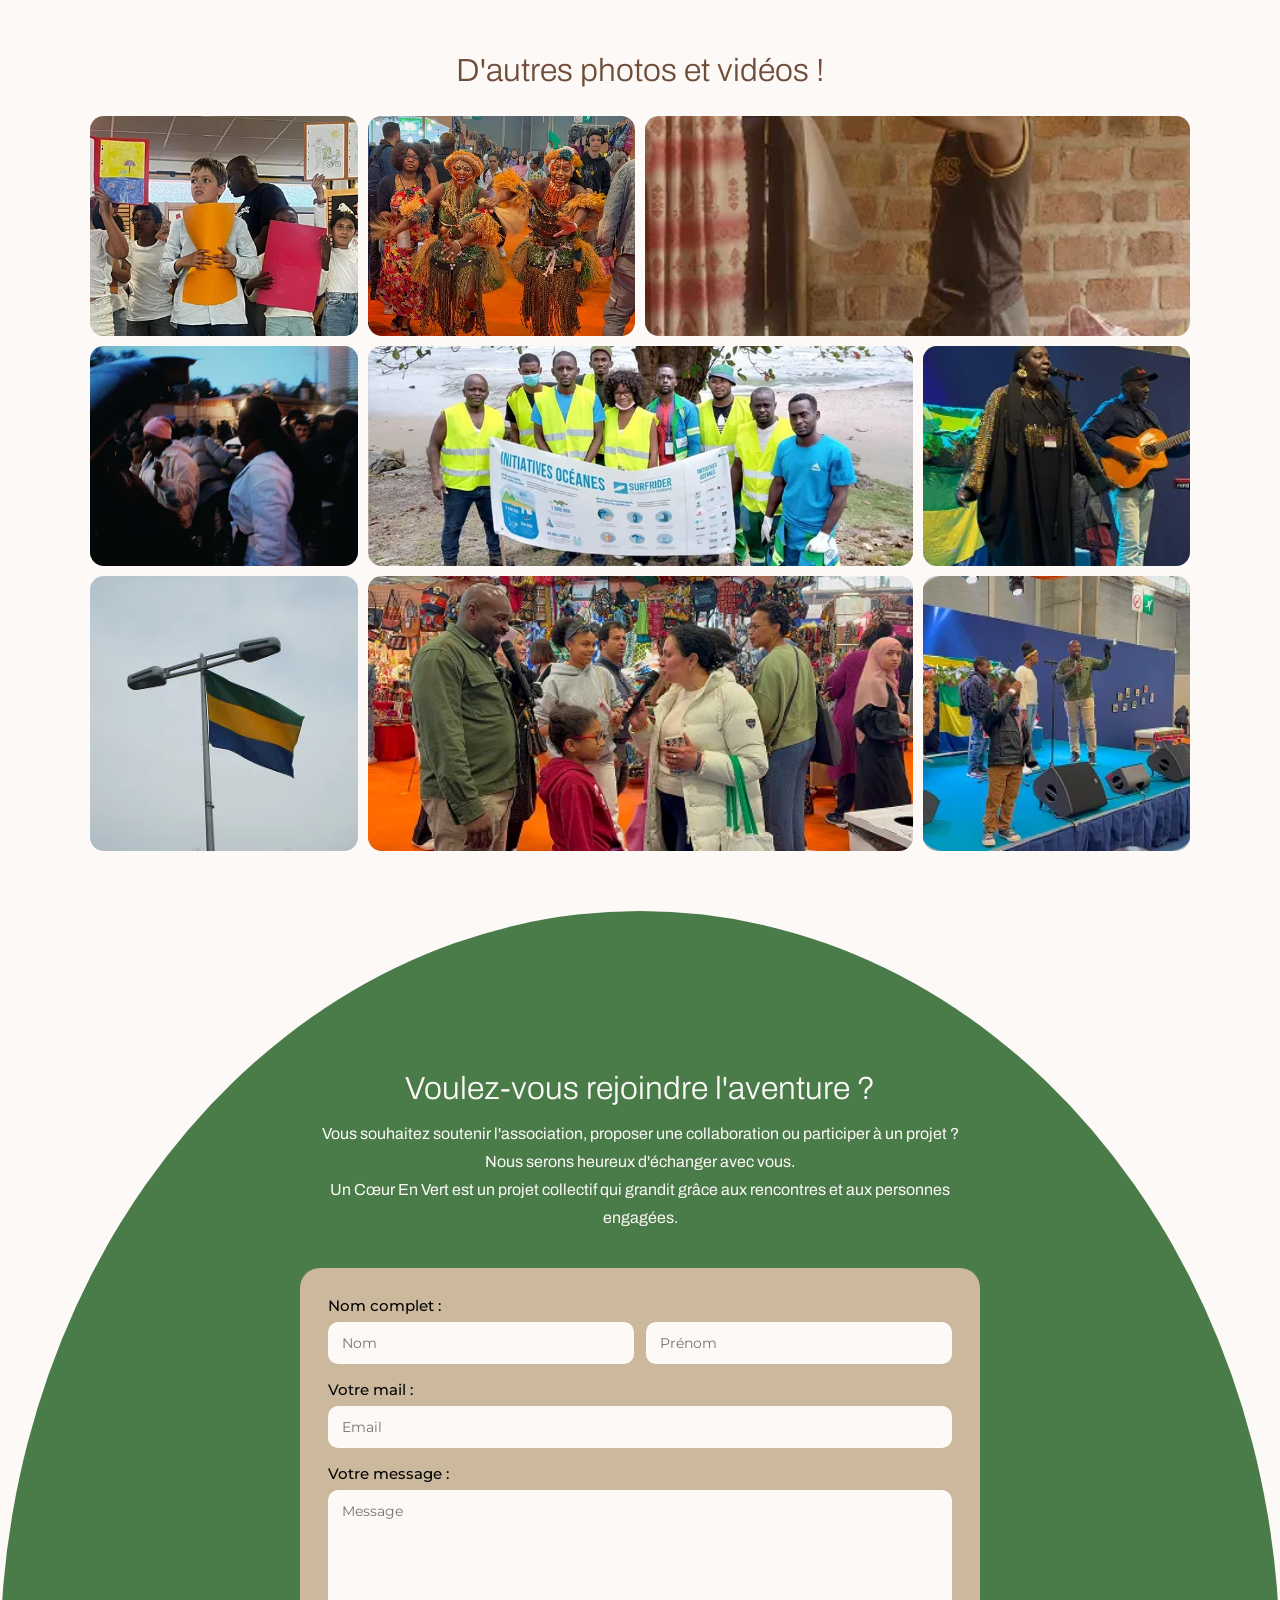
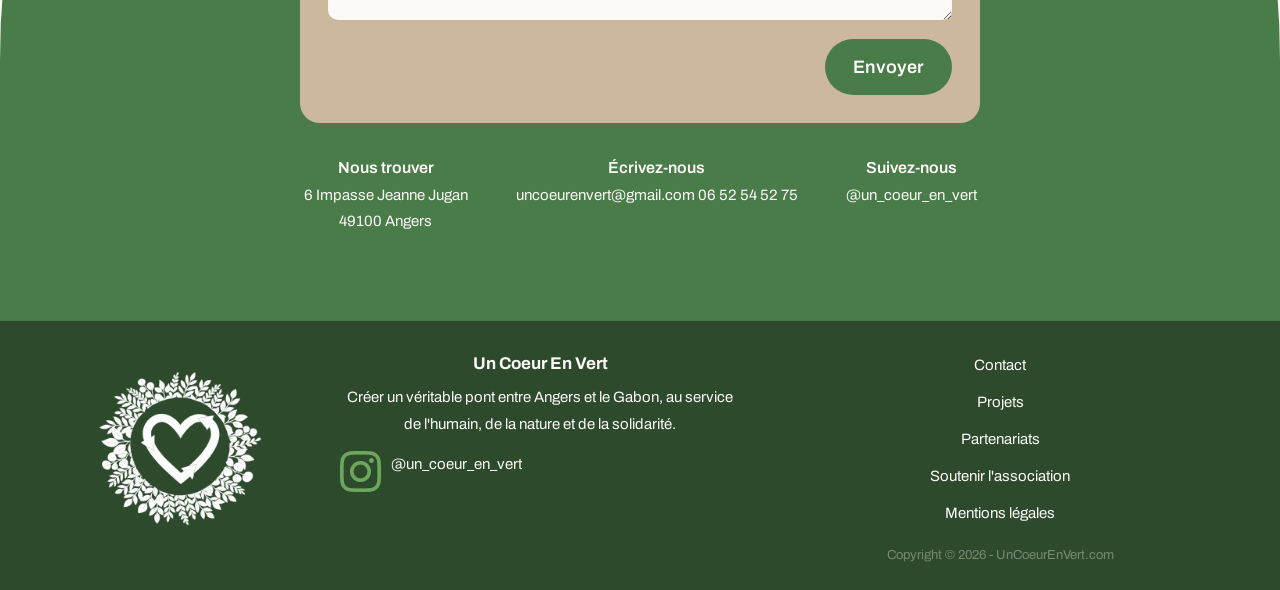
==== commit 870116b0: "Add files via upload" ====
--- a/index.html
+++ b/index.html
@@ -453,41 +453,43 @@
       Un Cœur En Vert est un projet collectif qui grandit grâce aux rencontres et aux personnes engagées.
     </p>
 
-      <form action="https://formsubmit.co/uncoeurenvert@gmail.com" method="POST">
+
+    <form action="https://formsubmit.co/uncoeurenvert@gmail.com" method="POST">
 
       <input type="hidden" name="_captcha" value="false">
       <input type="hidden" name="_subject" value="Nouveau message depuis le site">
 
       <div class="contact-form-wrap">
 
-      <label class="cf-label">Nom complet :</label>
-
-      <div class="cf-row">
-      <div>
-      <input class="cf-input" type="text" name="nom" placeholder="Nom" required>
-      </div>
-
-      <div>
-      <input class="cf-input" type="text" name="prenom" placeholder="Prénom" required>
-      </div>
-      </div>
-
-      <div class="cf-field">
-      <label class="cf-label">Votre mail :</label>
-      <input class="cf-input" type="email" name="email" placeholder="Email" required>
-      </div>
-
-      <div class="cf-field">
-      <label class="cf-label">Votre message :</label>
-      <textarea class="cf-input cf-textarea" name="message" placeholder="Message" required></textarea>
-      </div>
-
-      <div class="cf-submit">
-      <button class="btn btn-green" type="submit">Envoyer</button>
-      </div>
-
-      </div>
-      </form>
+        <label class="cf-label">Nom complet :</label>
+
+        <div class="cf-row">
+          <div>
+            <label class="cf-label-sr" for="nom">Nom</label>
+            <input class="cf-input" type="text" id="nom" name="nom" placeholder="Nom" required>
+          </div>
+          <div>
+            <label class="cf-label-sr" for="prenom">Prénom</label>
+            <input class="cf-input" type="text" id="prenom" name="prenom" placeholder="Prénom" required>
+          </div>
+        </div>
+
+        <div class="cf-field">
+          <label class="cf-label" for="email">Votre mail :</label>
+          <input class="cf-input" type="email" id="email" name="email" placeholder="Email" required>
+        </div>
+
+        <div class="cf-field">
+          <label class="cf-label" for="message">Votre message :</label>
+          <textarea class="cf-input cf-textarea" id="message" name="message" placeholder="Message" required></textarea>
+        </div>
+
+        <div class="cf-submit">
+          <button class="btn btn-green" type="submit" aria-label="Envoyer le formulaire de contact">Envoyer</button>
+        </div>
+
+      </div>
+    </form>
 
     <div class="contact-infos">
       <div class="ci">
@@ -534,7 +536,7 @@
       <div class="footer-ig">
         <img loading="lazy" src="photo_web/Vector.webp" alt="instagram vert">
       <div class="ci">
-        <a href="https://instagram.com/un_coeur_en_vert" target="_blank" rel="noopener">@un_coeur_en_vert</a>
+        <a href="https://instagram.com/un_coeur_en_vert" target="_blank" rel="noopener">@un_coeur_en_vert</a><br><br>
       </div>
       </div>
     </div>
--- a/style.css
+++ b/style.css
@@ -6,7 +6,7 @@
   --brown:    #6F4D38;
   --dkgreen:  #2D4A2D;
   --mdgreen:  #4A7C4A;
-  --ltgreen:  #6BA75A;
+  --ltgreen:  #4A7C4A;
   --sand:     #CBB89D;
   --sandbg:   rgba(203,184,157,0.20);
   --black:    #050505;
@@ -340,10 +340,21 @@
   text-align: left;
 }
 .cf-label {
-  display: block; color: var(--cream);
+  display: block; color: var(--black);
   font-family: 'Montserrat', sans-serif; font-weight: 500; font-size: 15px;
   margin-bottom: 7px;
 }
+
+.cf-label-sr {
+  position: absolute;
+  width: 1px; height: 1px;
+  padding: 0; margin: -1px;
+  overflow: hidden;
+  clip: rect(0,0,0,0);
+  white-space: nowrap;
+  border: 0;
+}
+
 .cf-row { display: flex; gap: 12px; margin-bottom: 16px; }
 .cf-row > div { flex: 1; }
 .cf-field { margin-bottom: 16px; }
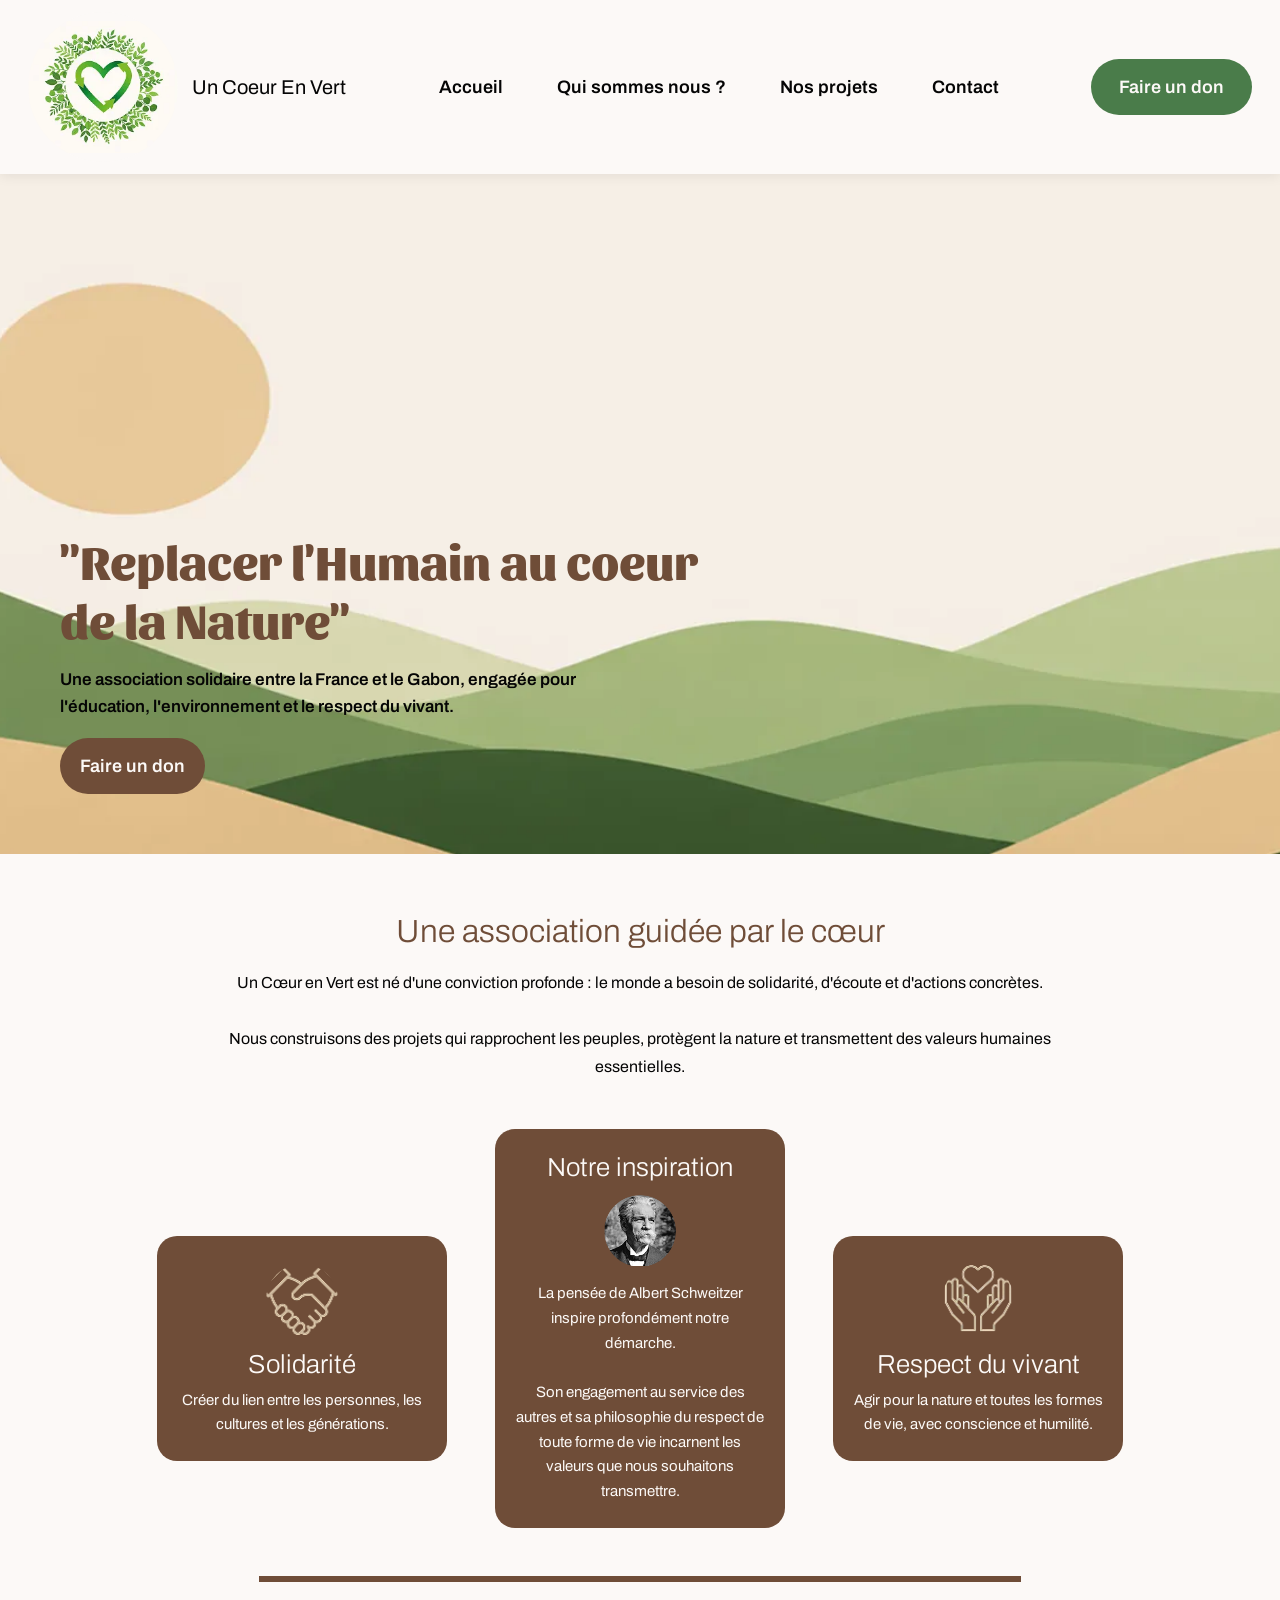
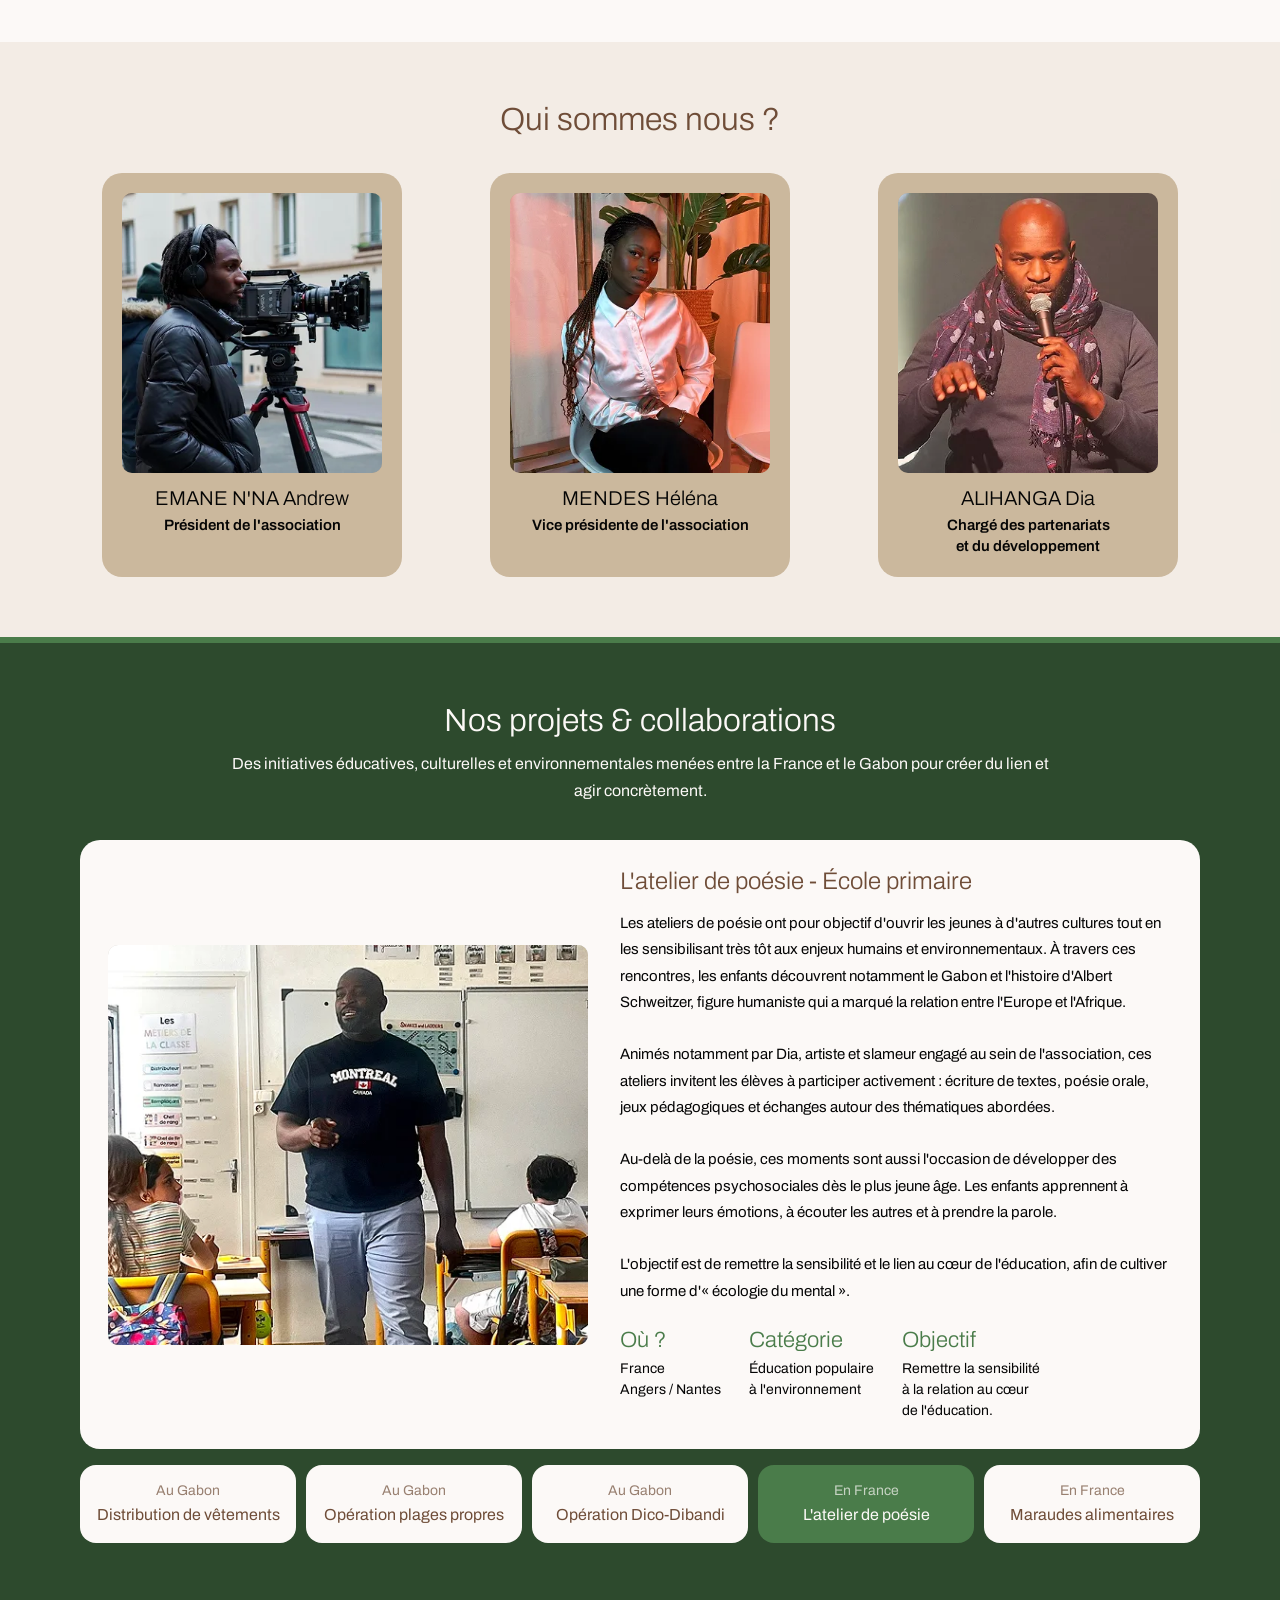
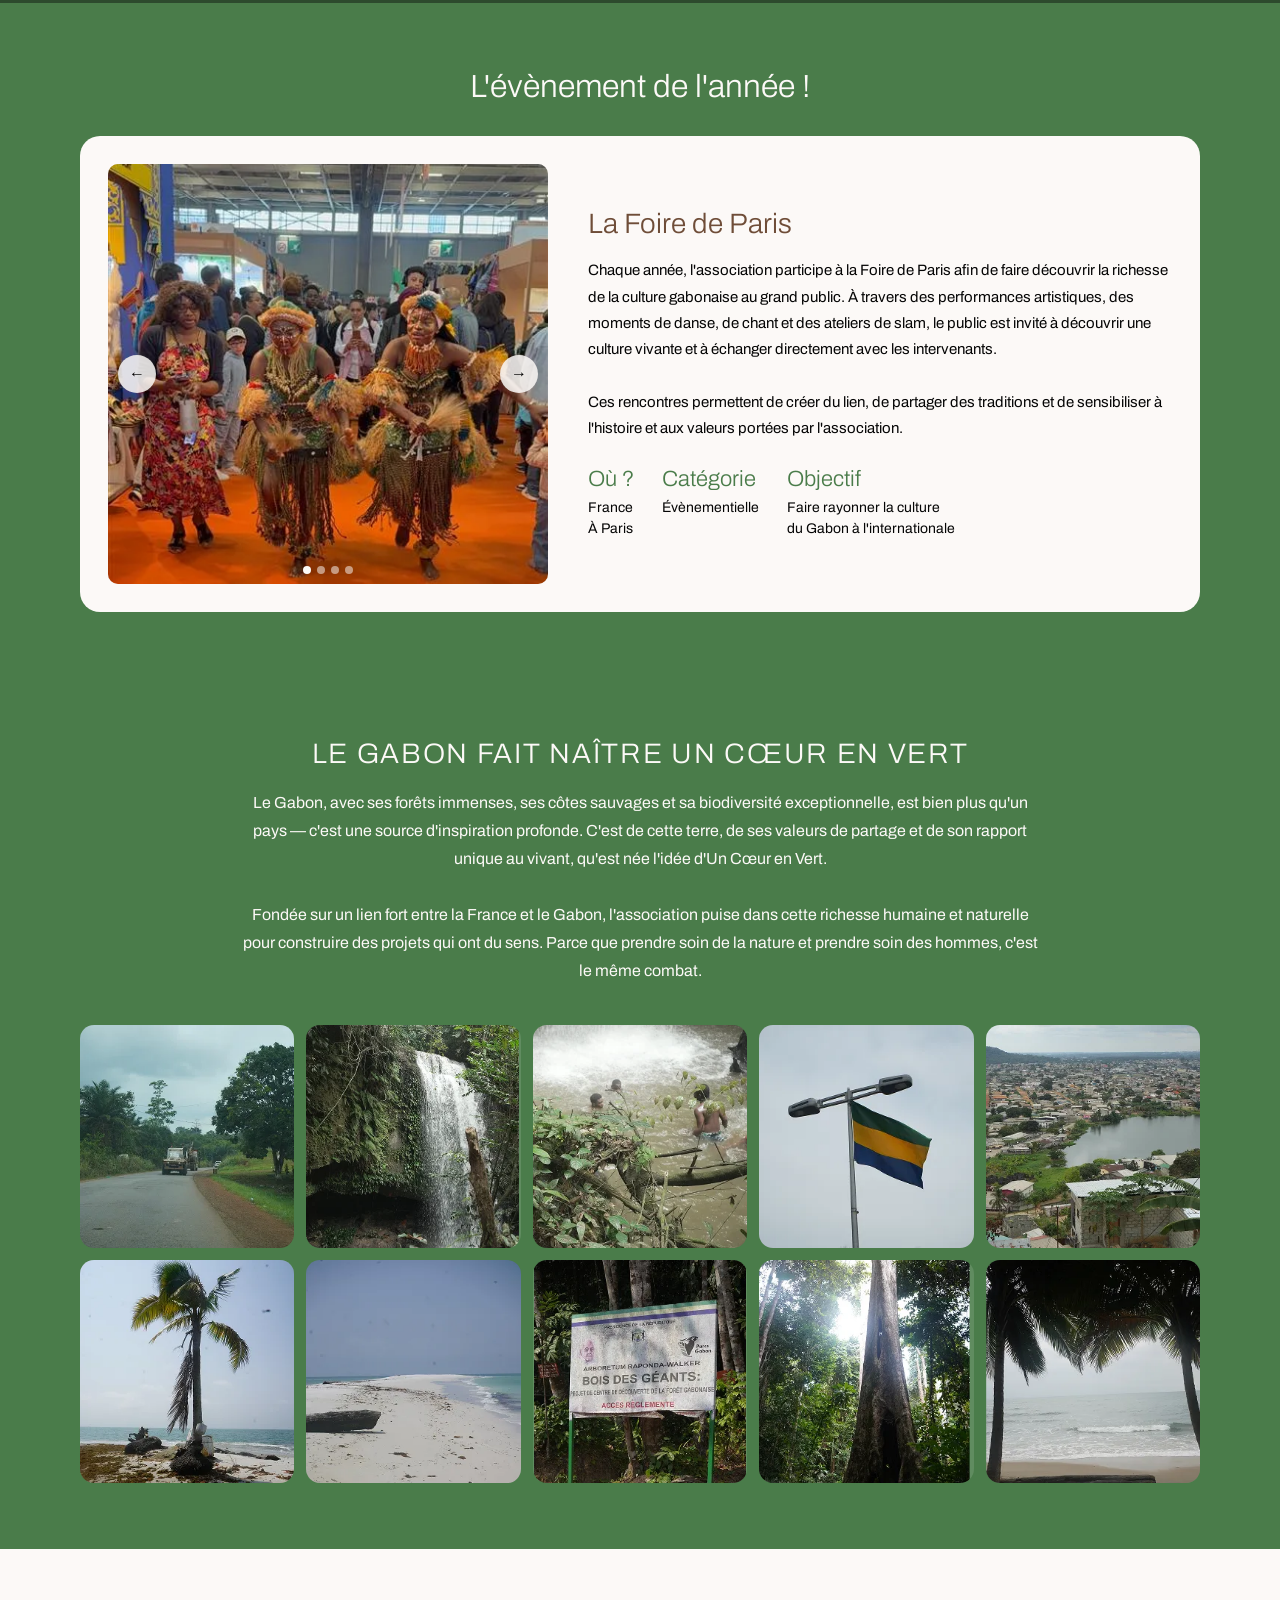
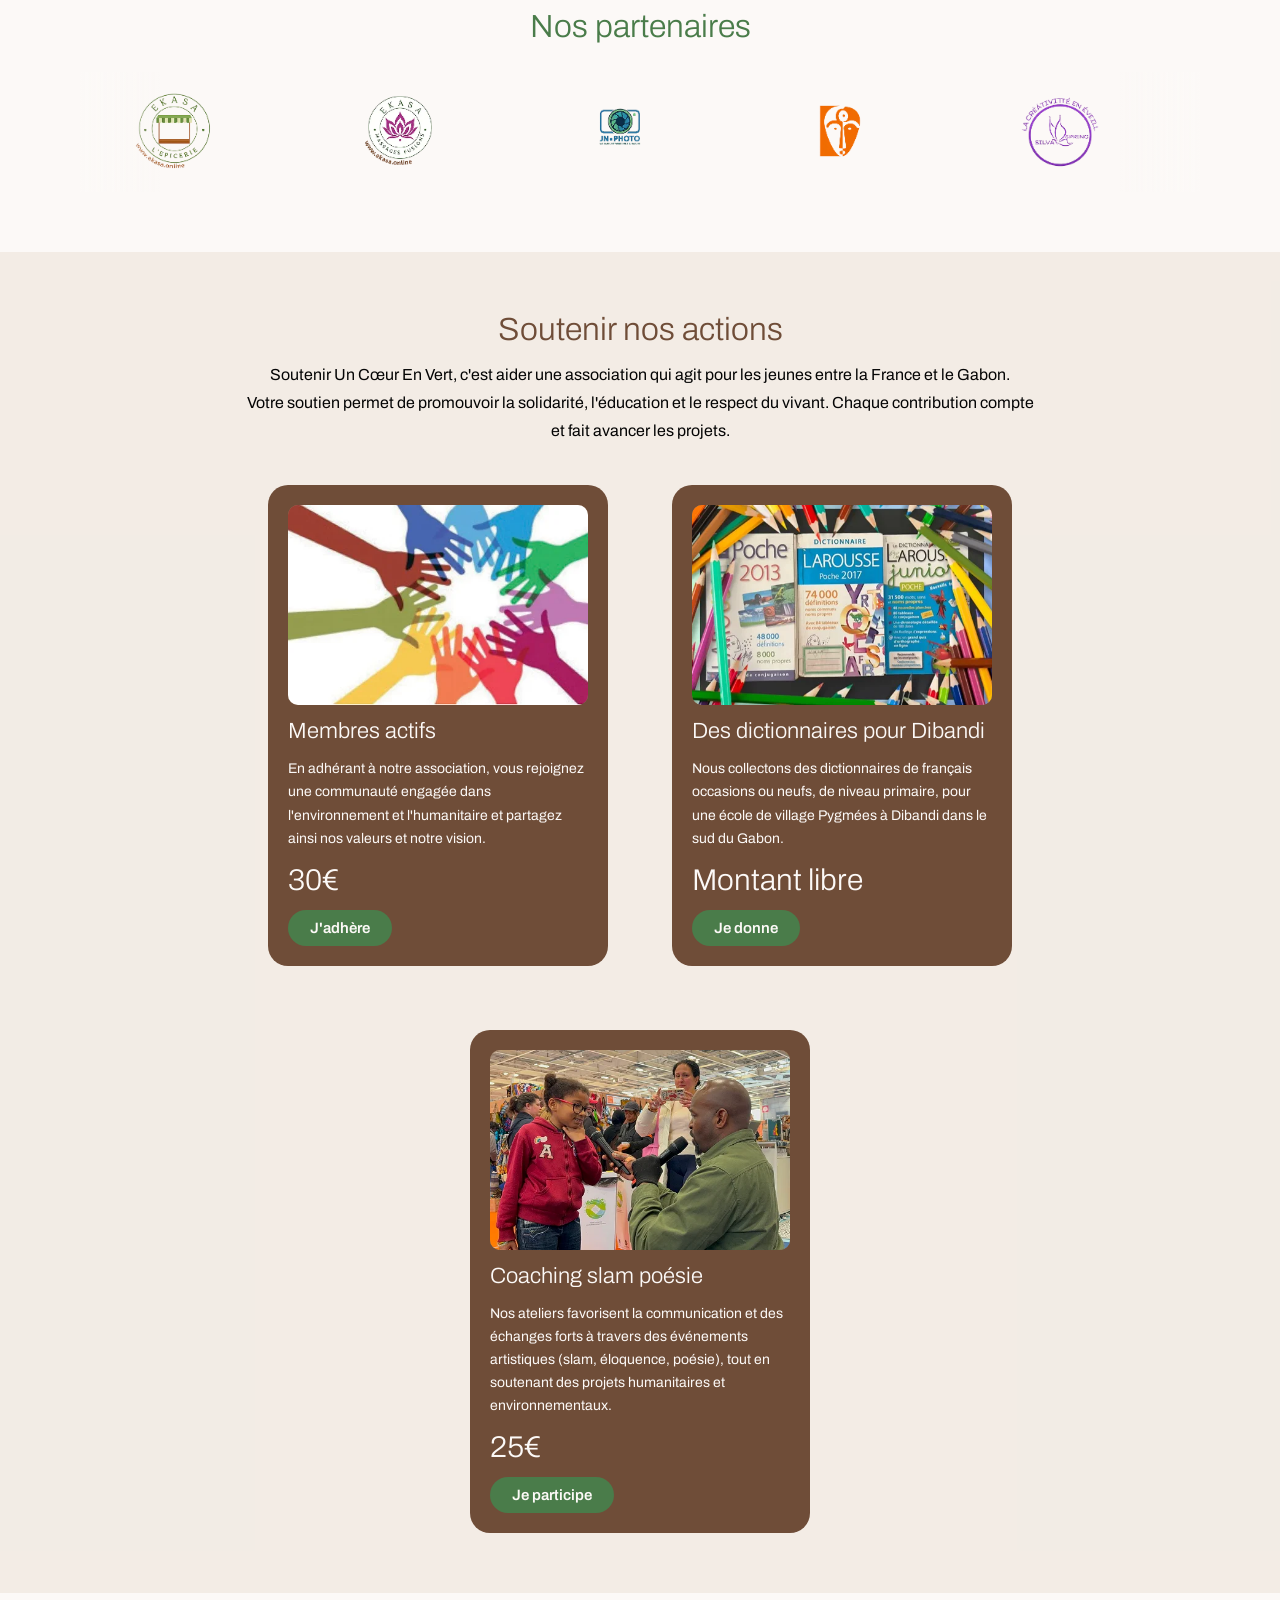
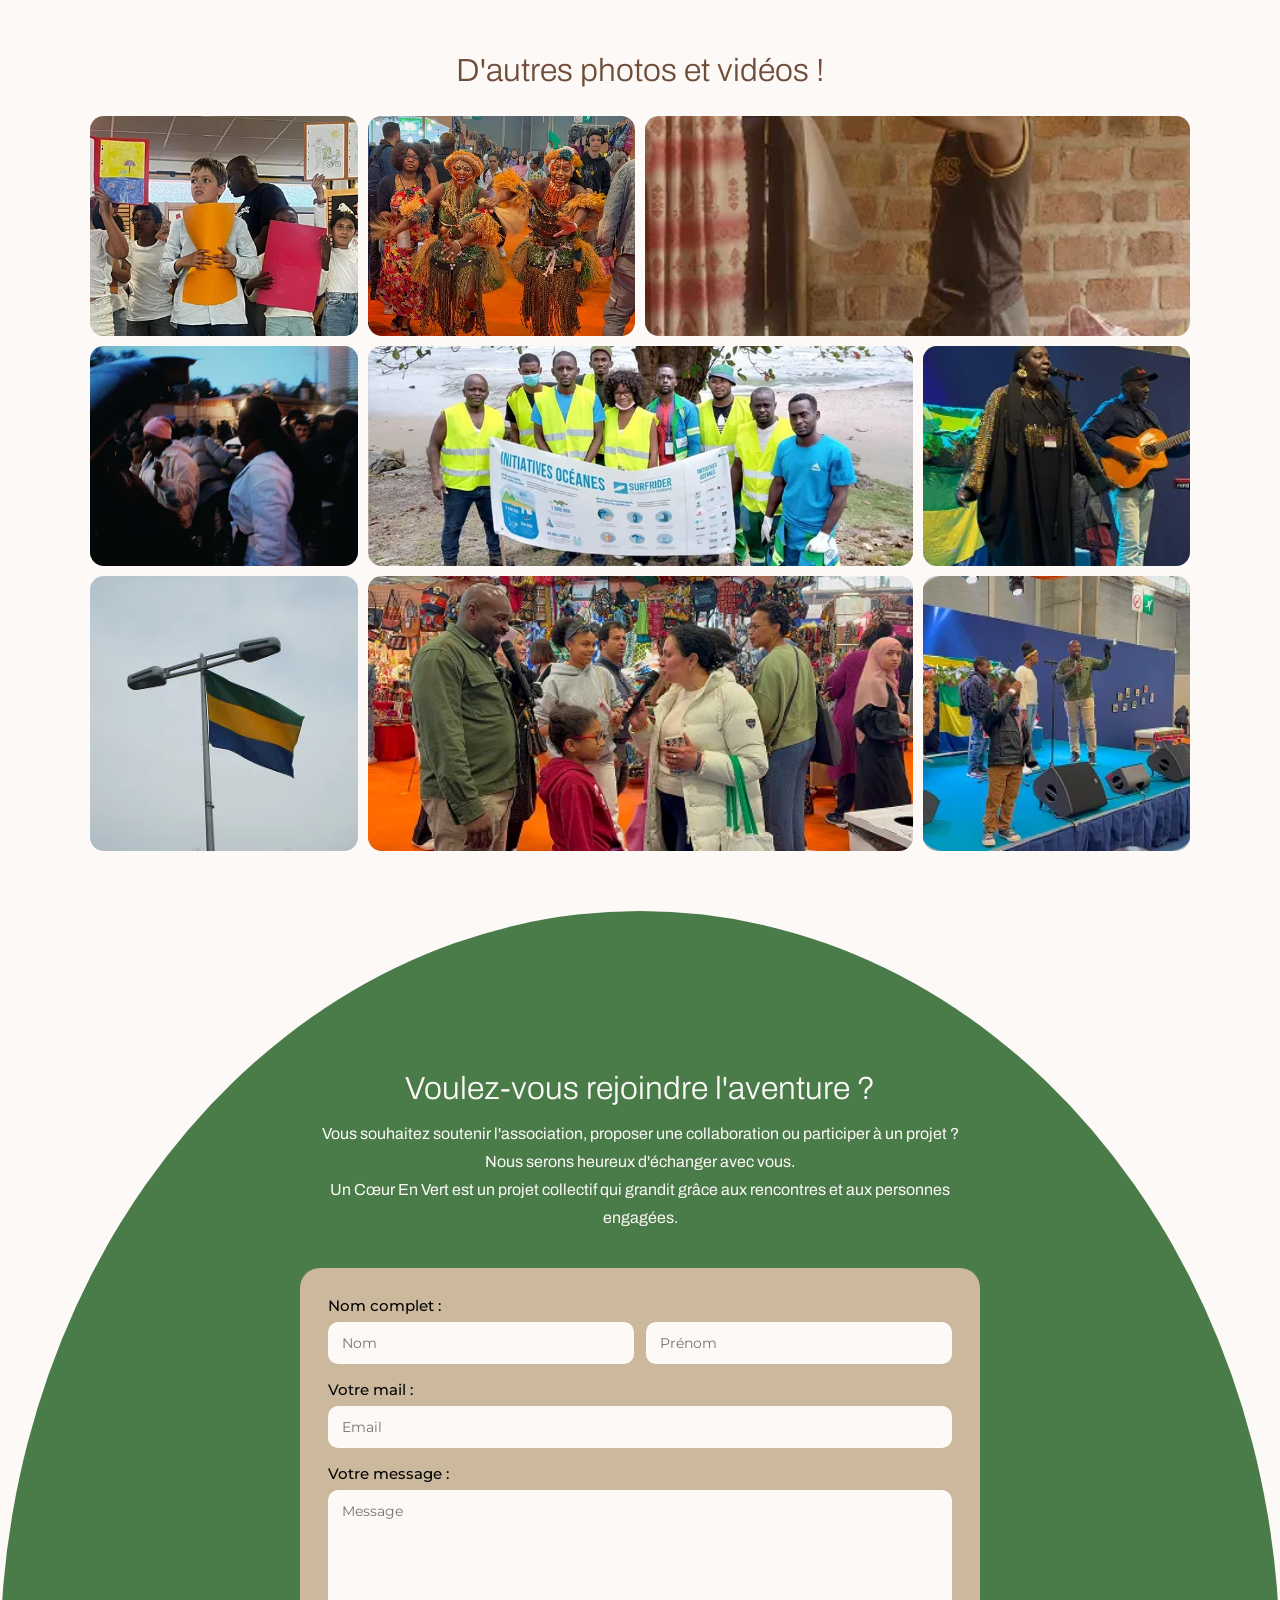
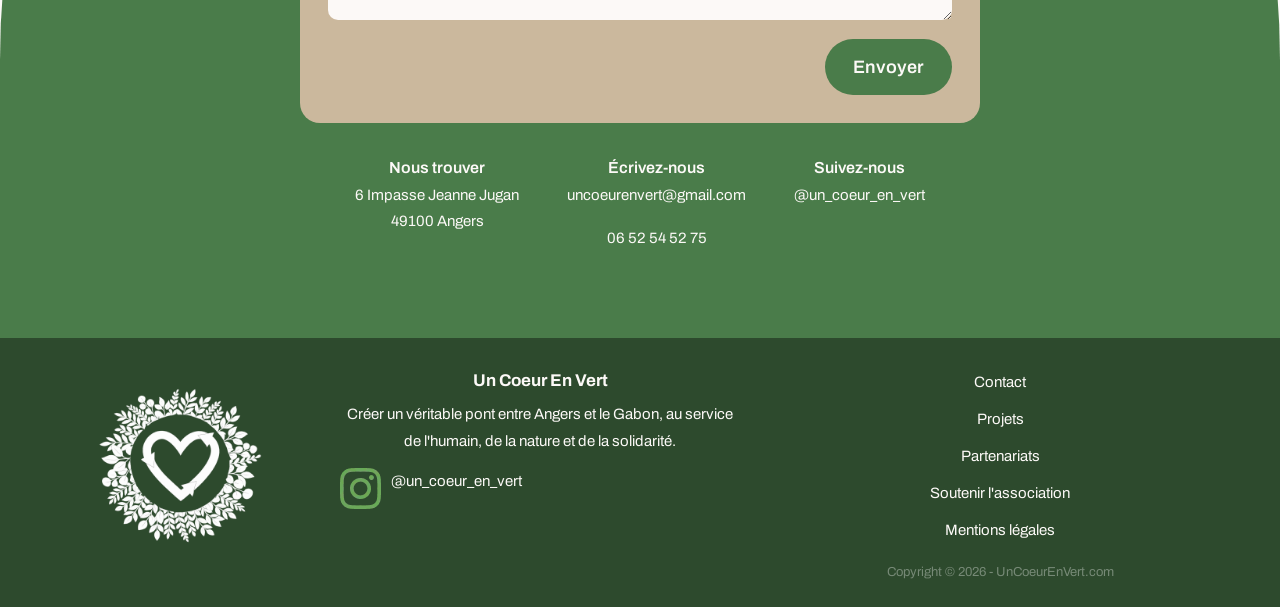
==== commit 5d238050: "Add files via upload" ====
--- a/index.html
+++ b/index.html
@@ -498,12 +498,12 @@
       </div>
       <div class="ci">
         <strong>Écrivez-nous</strong>
-      <a href="mailto:uncoeurenvert@gmail.com">uncoeurenvert@gmail.com</a>
+      <a href="mailto:uncoeurenvert@gmail.com">uncoeurenvert@gmail.com</a><br><br>
         <span>06 52 54 52 75</span>
       </div>
       <div class="ci">
         <strong>Suivez-nous</strong>
-        <a href="https://instagram.com/un_coeur_en_vert" target="_blank" rel="noopener">@un_coeur_en_vert</a>
+        <a href="https://instagram.com/un_coeur_en_vert" target="_blank" rel="noopener">@un_coeur_en_vert</a><br><br>
       </div>
     </div>
   </div>
